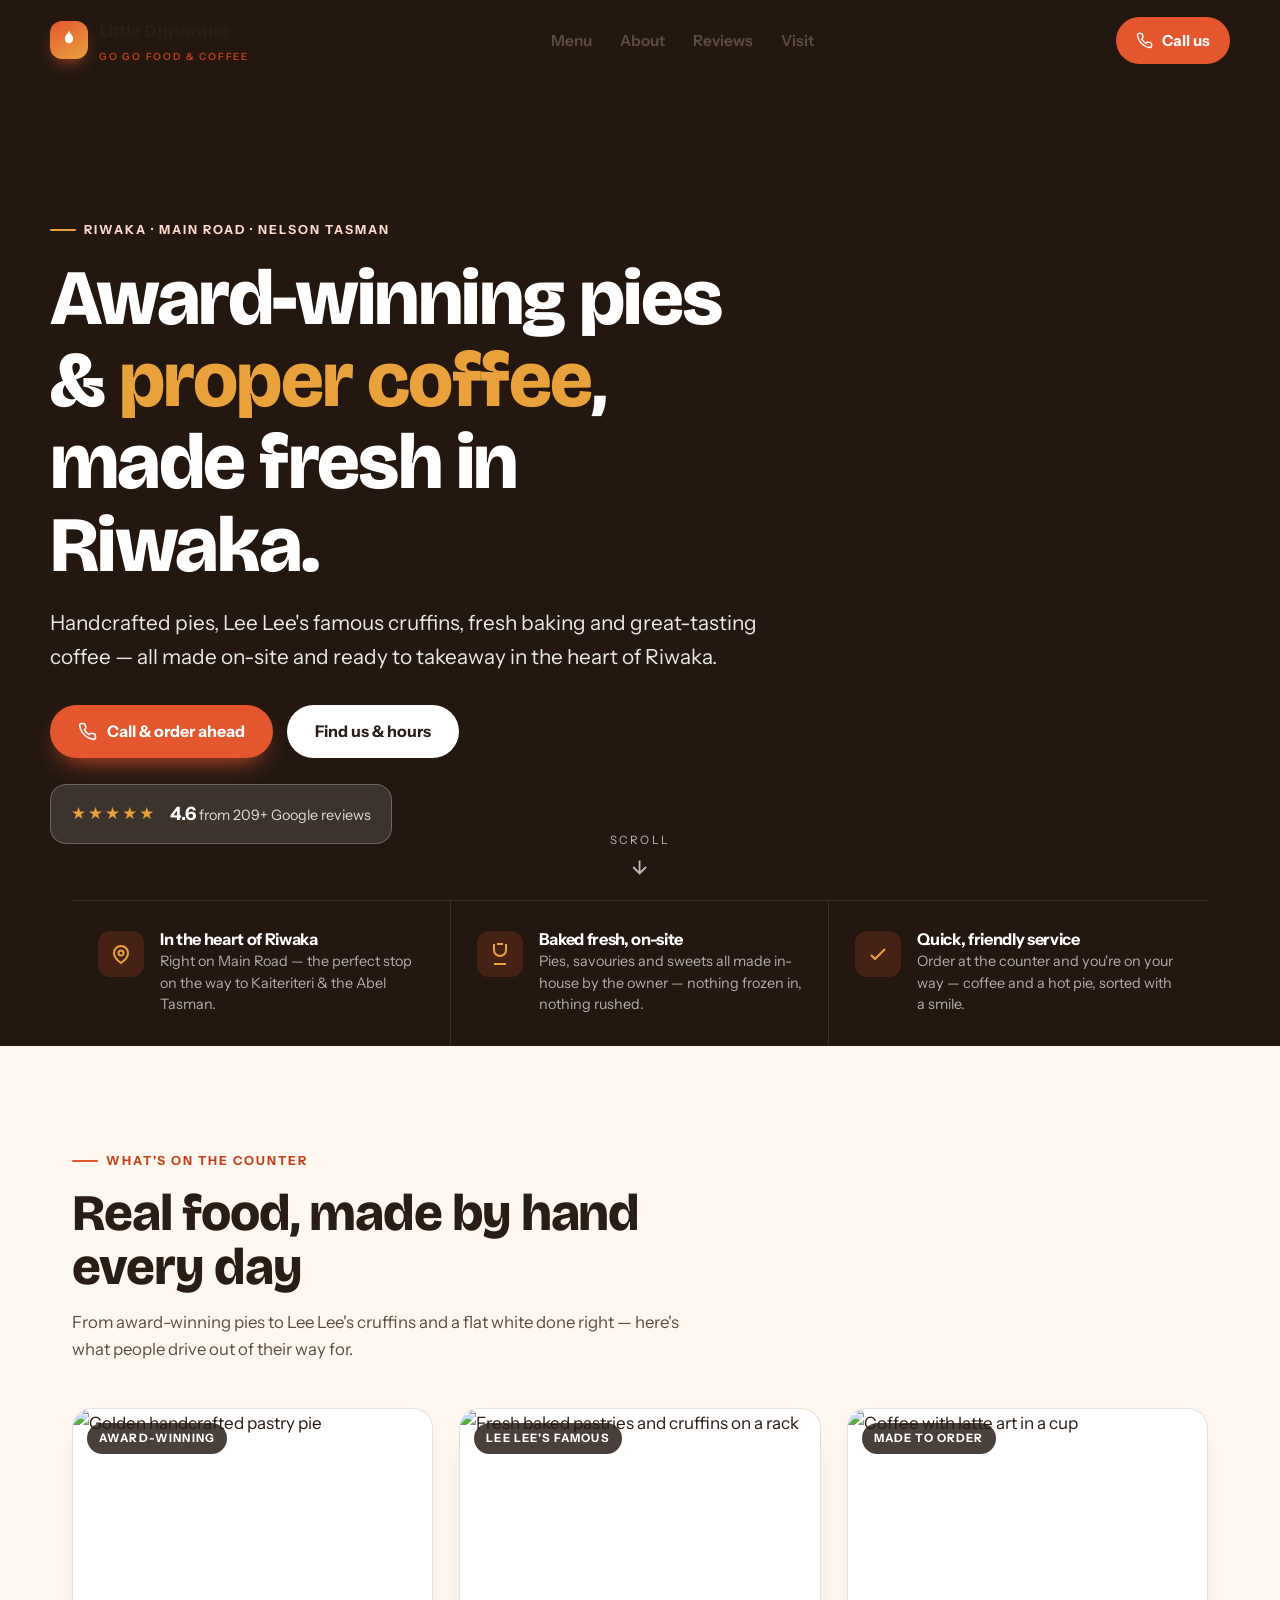
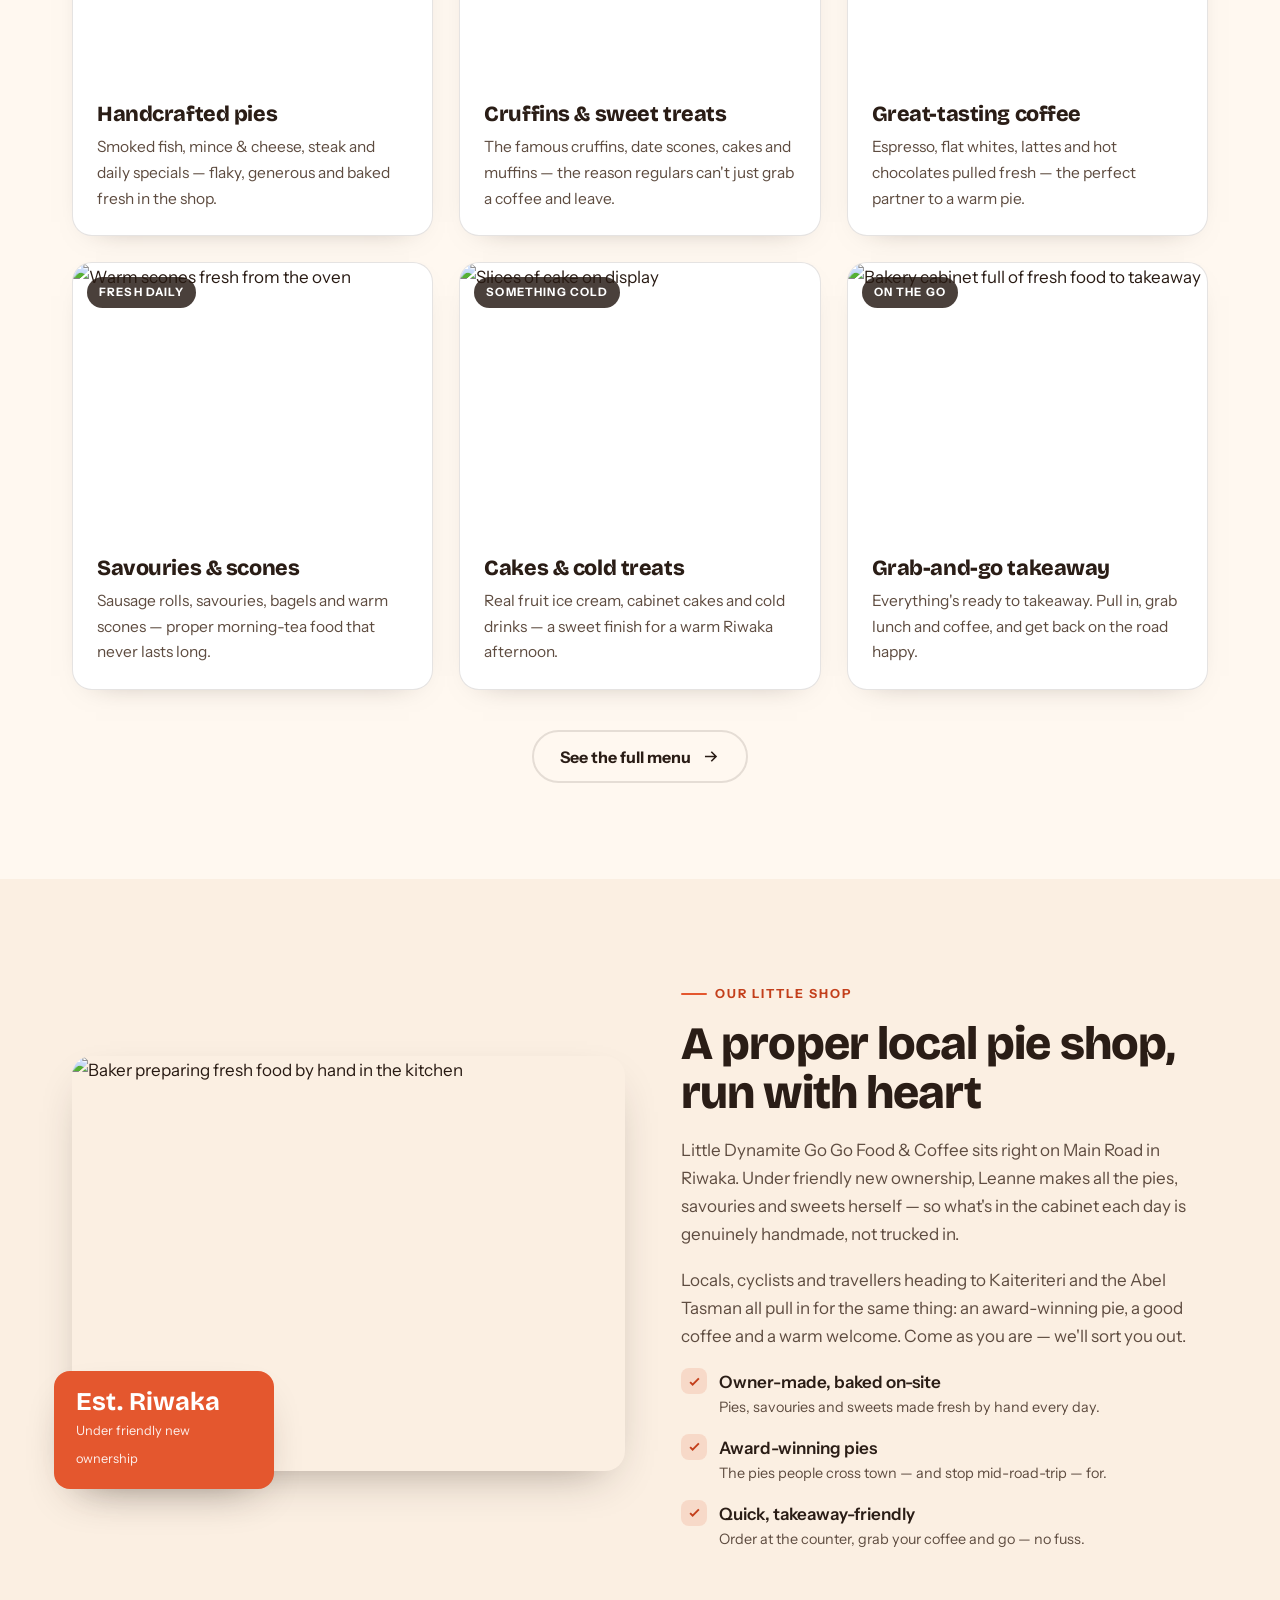
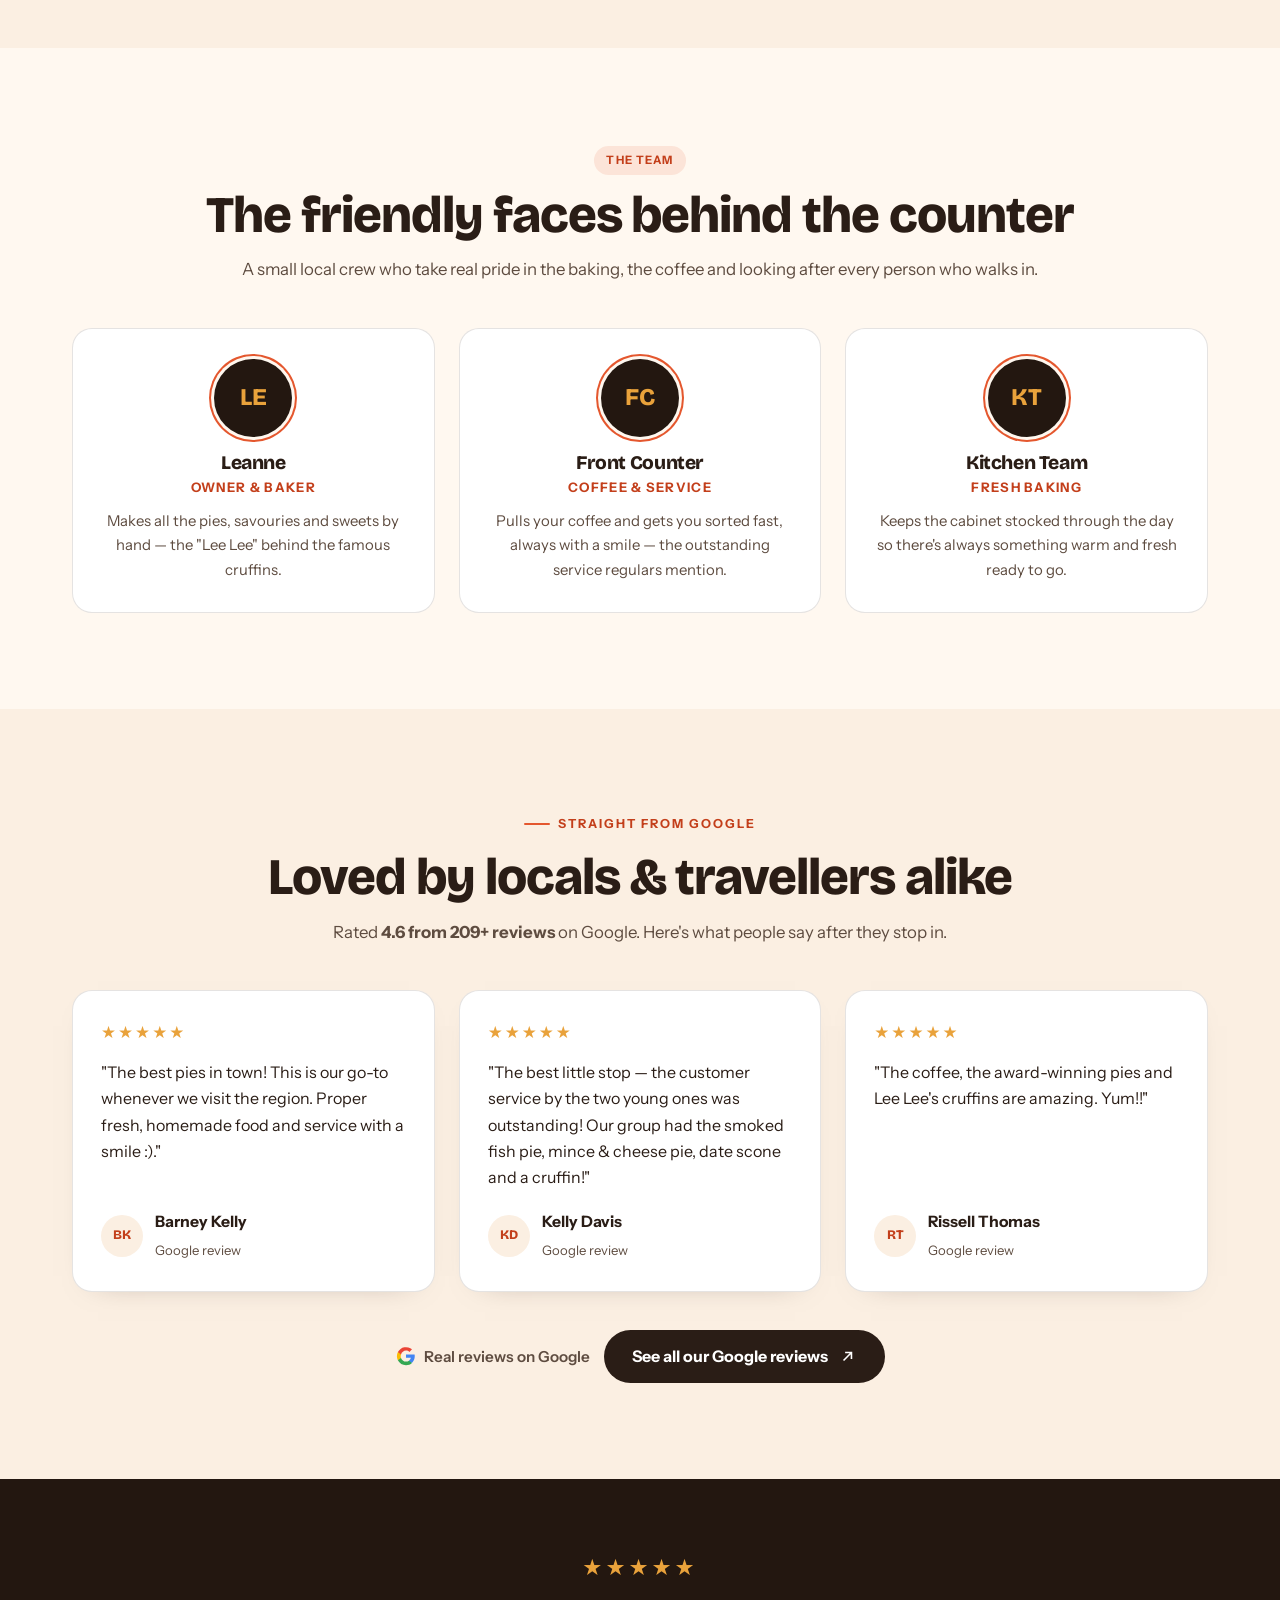
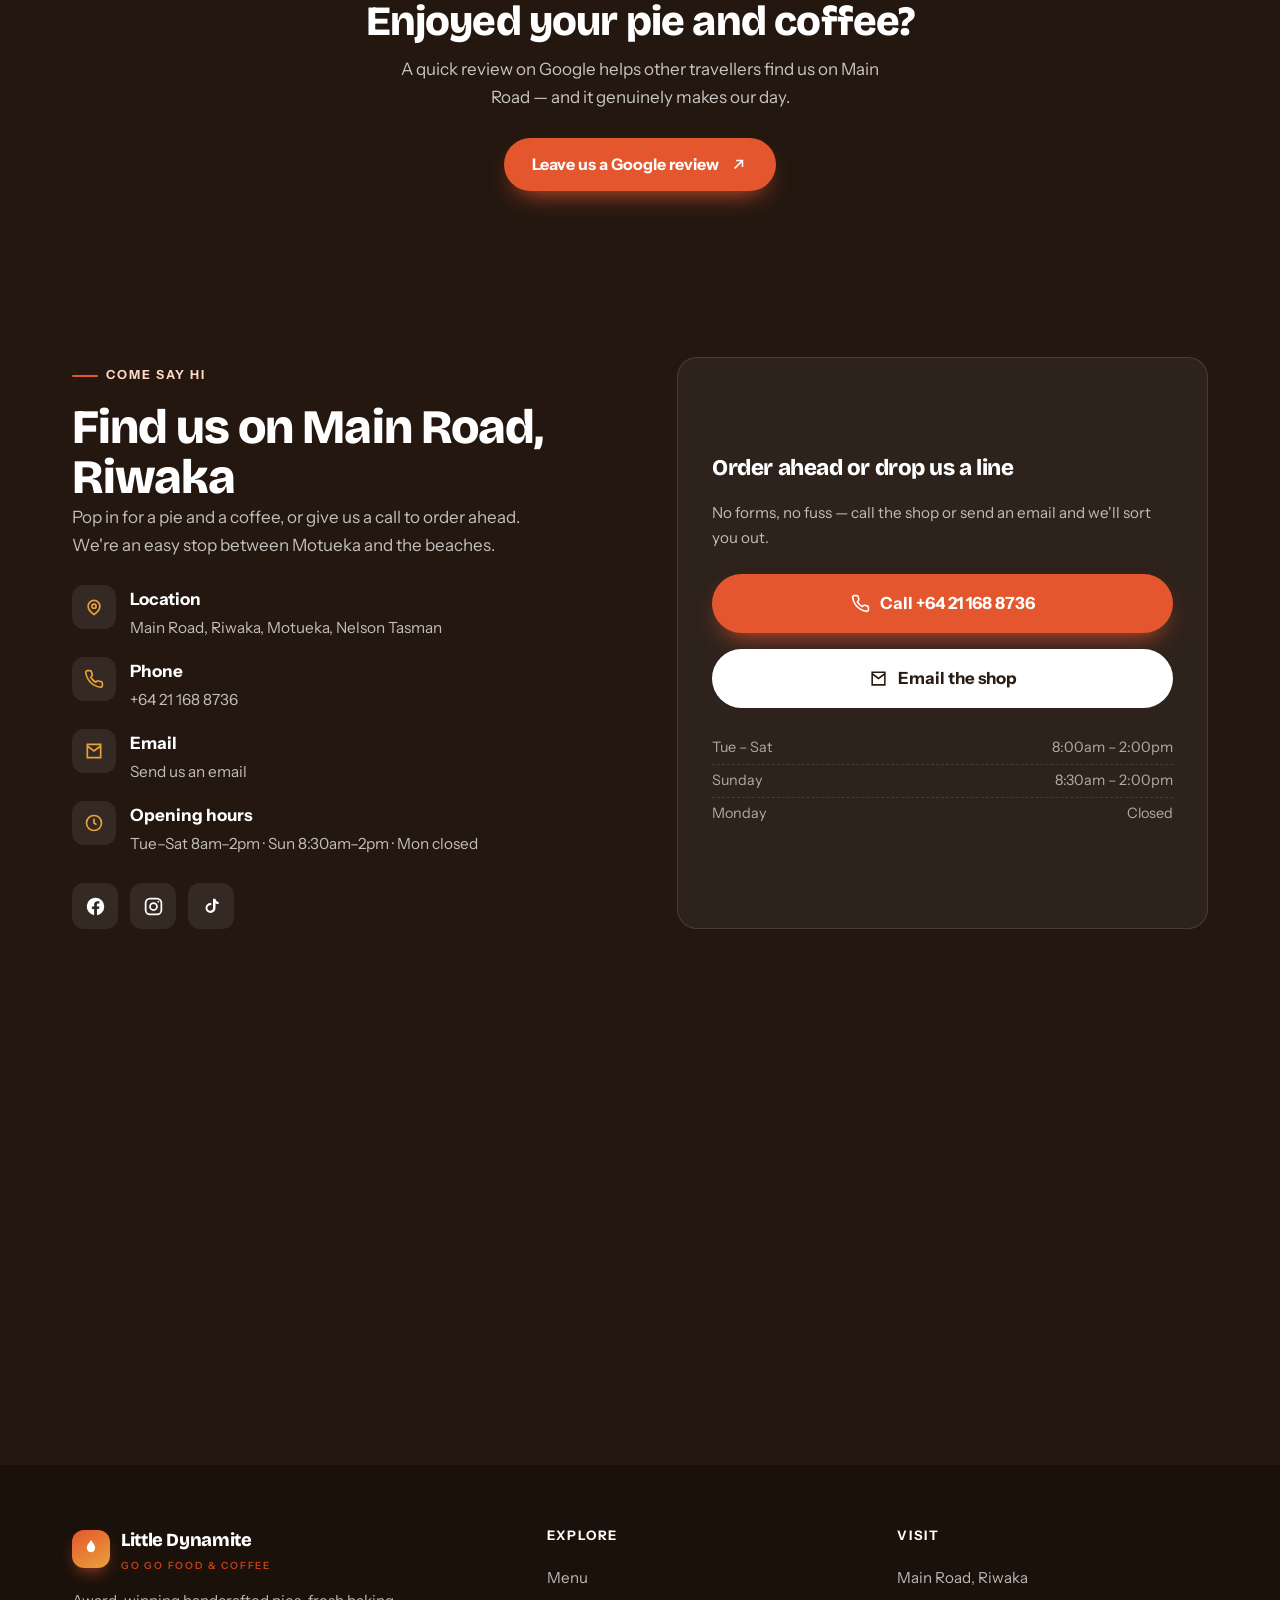
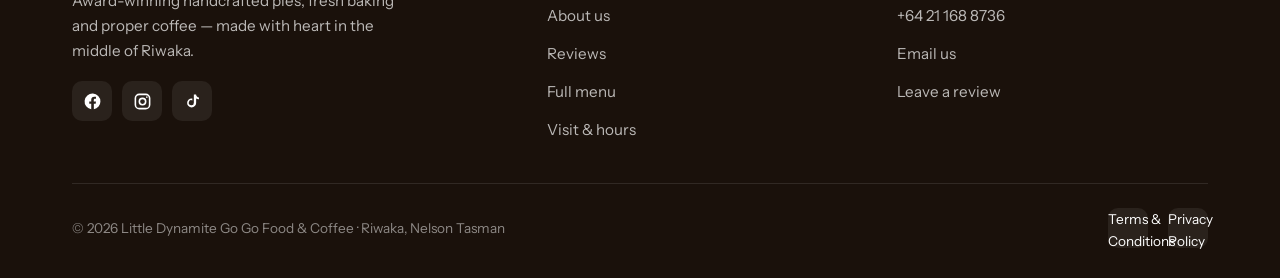
==== index.html @ ade9f847 "Initial build: Little Dynamite Go Go Food & Coffee" ====
<!DOCTYPE html>
<html lang="en-NZ">
<head>
<meta charset="UTF-8">
<meta name="viewport" content="width=device-width, initial-scale=1">
<title>Little Dynamite Go Go Food &amp; Coffee | Café &amp; Pie Shop, Riwaka</title>
<meta name="description" content="Award-winning handcrafted pies, fresh baking and great coffee to takeaway in the heart of Riwaka. Little Dynamite Go Go Food & Coffee — open Tuesday to Sunday.">
<meta name="theme-color" content="#231710">
<meta property="og:title" content="Little Dynamite Go Go Food & Coffee — Riwaka">
<meta property="og:description" content="Award-winning handcrafted pies, fresh baking and proper coffee in the heart of Riwaka.">
<meta property="og:type" content="restaurant.restaurant">
<meta property="og:image" content="https://images.unsplash.com/photo-1517433670267-08bbd4be890f?auto=format&fit=crop&w=1200&q=70">
<link rel="icon" href="data:image/svg+xml,%3Csvg xmlns='http://www.w3.org/2000/svg' viewBox='0 0 32 32'%3E%3Crect width='32' height='32' rx='8' fill='%23E4572E'/%3E%3Cpath d='M16 5c-1 3-4 4-4 8a4 4 0 108 0c0-4-3-5-4-8z' fill='%23fff'/%3E%3Cpath d='M16 20l-1.5 6h3z' fill='%23E9A23B'/%3E%3C/svg%3E">
<link rel="preconnect" href="https://fonts.googleapis.com">
<link rel="preconnect" href="https://fonts.gstatic.com" crossorigin>
<link href="https://fonts.googleapis.com/css2?family=Bricolage+Grotesque:opsz,wght@12..96,600;12..96,700;12..96,800&family=Instrument+Sans:wght@400;500;600;700&display=swap" rel="stylesheet">
<link rel="stylesheet" href="style.css">
</head>
<body>

<!-- INTRO -->
<div id="intro"><div class="il">
  <div class="spark"><svg viewBox="0 0 24 24" fill="none"><path d="M12 2c-1.2 3.4-4.5 4.6-4.5 9a4.5 4.5 0 109 0c0-4.4-3.3-5.6-4.5-9z" fill="currentColor"/></svg></div>
  <b>Little Dynamite</b><small>Riwaka · Food &amp; Coffee</small>
</div></div>

<!-- NAV -->
<header class="nav">
  <div class="wrap nav-inner">
    <a href="index.html" class="brand">
      <span class="spark"><svg viewBox="0 0 24 24" fill="none"><path d="M12 2c-1.2 3.4-4.5 4.6-4.5 9a4.5 4.5 0 109 0c0-4.4-3.3-5.6-4.5-9z" fill="currentColor"/></svg></span>
      <span>Little Dynamite<small>Go Go Food &amp; Coffee</small></span>
    </a>
    <nav class="nav-links">
      <a class="lnk" href="#menu">Menu</a>
      <a class="lnk" href="#about">About</a>
      <a class="lnk" href="#reviews">Reviews</a>
      <a class="lnk" href="#visit">Visit</a>
    </nav>
    <div class="nav-cta">
      <a class="nav-call" href="tel:+64211688736">
        <svg viewBox="0 0 24 24" fill="none" stroke="currentColor" stroke-width="2"><path d="M22 16.9v3a2 2 0 01-2.2 2 19.8 19.8 0 01-8.6-3.1 19.5 19.5 0 01-6-6A19.8 19.8 0 012.1 4.2 2 2 0 014.1 2h3a2 2 0 012 1.7c.1.9.4 1.8.7 2.7a2 2 0 01-.5 2.1L8.1 9.9a16 16 0 006 6l1.4-1.2a2 2 0 012.1-.4c.9.3 1.8.6 2.7.7a2 2 0 011.7 2z"/></svg>
        <span>Call us</span>
      </a>
      <button class="burger" id="burger" aria-label="Menu"><svg viewBox="0 0 24 24" fill="none" stroke="currentColor" stroke-width="2"><path d="M3 6h18M3 12h18M3 18h18"/></svg></button>
    </div>
  </div>
</header>
<div class="mobile-menu" id="mobileMenu">
  <a href="#menu">Menu</a>
  <a href="#about">About</a>
  <a href="#reviews">Reviews</a>
  <a href="#visit">Visit</a>
  <a href="menu.html">Full Menu</a>
</div>

<!-- HERO -->
<section class="hero" id="top">
  <div class="hero-slides">
    <div class="hero-slide on" style="background-image:url('https://images.unsplash.com/photo-1517433670267-08bbd4be890f?auto=format&fit=crop&w=1900&q=80')"></div>
    <div class="hero-slide" style="background-image:url('https://images.unsplash.com/photo-1509042239860-f550ce710b93?auto=format&fit=crop&w=1900&q=80')"></div>
    <div class="hero-slide" style="background-image:url('https://images.unsplash.com/photo-1554118811-1e0d58224f24?auto=format&fit=crop&w=1900&q=80')"></div>
  </div>
  <div class="wrap hero-content">
    <span class="eyebrow hero-eye">Riwaka · Main Road · Nelson Tasman</span>
    <h1>Award-winning pies &amp; <span class="hl">proper coffee</span>, made fresh in Riwaka.</h1>
    <p class="lede">Handcrafted pies, Lee Lee's famous cruffins, fresh baking and great-tasting coffee — all made on-site and ready to takeaway in the heart of Riwaka.</p>
    <div class="hero-cta">
      <a class="btn btn-primary" href="tel:+64211688736">
        <svg viewBox="0 0 24 24" fill="none" stroke="currentColor" stroke-width="2"><path d="M22 16.9v3a2 2 0 01-2.2 2 19.8 19.8 0 01-8.6-3.1 19.5 19.5 0 01-6-6A19.8 19.8 0 012.1 4.2 2 2 0 014.1 2h3a2 2 0 012 1.7c.1.9.4 1.8.7 2.7a2 2 0 01-.5 2.1L8.1 9.9a16 16 0 006 6l1.4-1.2a2 2 0 012.1-.4c.9.3 1.8.6 2.7.7a2 2 0 011.7 2z"/></svg>
        Call &amp; order ahead
      </a>
      <a class="btn btn-light" href="#visit">Find us &amp; hours</a>
    </div>
    <div class="rating-badge">
      <span class="stars">★★★★★</span>
      <div><b>4.6</b> <span>from 209+ Google reviews</span></div>
    </div>
  </div>
  <a href="#trust" class="scroll-hint">Scroll<svg viewBox="0 0 24 24" fill="none" stroke="currentColor" stroke-width="2"><path d="M12 5v14M19 12l-7 7-7-7"/></svg></a>
</section>

<!-- TRUST STRIP -->
<section class="trust" id="trust">
  <div class="wrap"><div class="trust-grid">
    <div class="trust-item">
      <span class="ic"><svg viewBox="0 0 24 24" fill="none" stroke="currentColor" stroke-width="2"><path d="M12 21s-7-4.9-7-10a7 7 0 0114 0c0 5.1-7 10-7 10z"/><circle cx="12" cy="11" r="2.5"/></svg></span>
      <div><h4>In the heart of Riwaka</h4><p>Right on Main Road — the perfect stop on the way to Kaiteriteri &amp; the Abel Tasman.</p></div>
    </div>
    <div class="trust-item">
      <span class="ic"><svg viewBox="0 0 24 24" fill="none" stroke="currentColor" stroke-width="2"><path d="M6 2v6a6 6 0 0012 0V2"/><path d="M6 22h12"/><path d="M9 2h6"/></svg></span>
      <div><h4>Baked fresh, on-site</h4><p>Pies, savouries and sweets all made in-house by the owner — nothing frozen in, nothing rushed.</p></div>
    </div>
    <div class="trust-item">
      <span class="ic"><svg viewBox="0 0 24 24" fill="none" stroke="currentColor" stroke-width="2"><path d="M5 13l4 4L19 7"/></svg></span>
      <div><h4>Quick, friendly service</h4><p>Order at the counter and you're on your way — coffee and a hot pie, sorted with a smile.</p></div>
    </div>
  </div></div>
</section>

<!-- MENU / SERVICES -->
<section class="band band-cream" id="menu">
  <div class="wrap">
    <div class="sec-head reveal">
      <span class="eyebrow">What's on the counter</span>
      <h2>Real food, made by hand every day</h2>
      <p>From award-winning pies to Lee Lee's cruffins and a flat white done right — here's what people drive out of their way for.</p>
    </div>
    <div class="cards">
      <article class="card reveal">
        <div class="ph"><span class="tag">Award-winning</span><img src="https://images.unsplash.com/photo-1464349095431-e9a21285b5f3?auto=format&fit=crop&w=800&q=80" alt="Golden handcrafted pastry pie" loading="lazy" width="800" height="600"></div>
        <div class="body"><h3>Handcrafted pies</h3><p>Smoked fish, mince &amp; cheese, steak and daily specials — flaky, generous and baked fresh in the shop.</p></div>
      </article>
      <article class="card reveal">
        <div class="ph"><span class="tag">Lee Lee's famous</span><img src="https://images.unsplash.com/photo-1509440159596-0249088772ff?auto=format&fit=crop&w=800&q=80" alt="Fresh baked pastries and cruffins on a rack" loading="lazy" width="800" height="600"></div>
        <div class="body"><h3>Cruffins &amp; sweet treats</h3><p>The famous cruffins, date scones, cakes and muffins — the reason regulars can't just grab a coffee and leave.</p></div>
      </article>
      <article class="card reveal">
        <div class="ph"><span class="tag">Made to order</span><img src="https://images.unsplash.com/photo-1495474472287-4d71bcdd2085?auto=format&fit=crop&w=800&q=80" alt="Coffee with latte art in a cup" loading="lazy" width="800" height="600"></div>
        <div class="body"><h3>Great-tasting coffee</h3><p>Espresso, flat whites, lattes and hot chocolates pulled fresh — the perfect partner to a warm pie.</p></div>
      </article>
      <article class="card reveal">
        <div class="ph"><span class="tag">Fresh daily</span><img src="https://images.unsplash.com/photo-1571115177098-24ec42ed204d?auto=format&fit=crop&w=800&q=80" alt="Warm scones fresh from the oven" loading="lazy" width="800" height="600"></div>
        <div class="body"><h3>Savouries &amp; scones</h3><p>Sausage rolls, savouries, bagels and warm scones — proper morning-tea food that never lasts long.</p></div>
      </article>
      <article class="card reveal">
        <div class="ph"><span class="tag">Something cold</span><img src="https://images.unsplash.com/photo-1578985545062-69928b1d9587?auto=format&fit=crop&w=800&q=80" alt="Slices of cake on display" loading="lazy" width="800" height="600"></div>
        <div class="body"><h3>Cakes &amp; cold treats</h3><p>Real fruit ice cream, cabinet cakes and cold drinks — a sweet finish for a warm Riwaka afternoon.</p></div>
      </article>
      <article class="card reveal">
        <div class="ph"><span class="tag">On the go</span><img src="https://images.unsplash.com/photo-1517433670267-08bbd4be890f?auto=format&fit=crop&w=800&q=80" alt="Bakery cabinet full of fresh food to takeaway" loading="lazy" width="800" height="600"></div>
        <div class="body"><h3>Grab-and-go takeaway</h3><p>Everything's ready to takeaway. Pull in, grab lunch and coffee, and get back on the road happy.</p></div>
      </article>
    </div>
    <div style="text-align:center;margin-top:40px" class="reveal">
      <a class="btn btn-ghost" href="menu.html">See the full menu
        <svg viewBox="0 0 24 24" fill="none" stroke="currentColor" stroke-width="2"><path d="M5 12h14M13 6l6 6-6 6"/></svg></a>
    </div>
  </div>
</section>

<!-- ABOUT -->
<section class="band band-bone" id="about">
  <div class="wrap split">
    <div class="about-media reveal">
      <img src="https://images.unsplash.com/photo-1556910103-1c02745aae4d?auto=format&fit=crop&w=1000&q=80" alt="Baker preparing fresh food by hand in the kitchen">
      <div class="corner"><b>Est. Riwaka</b><span>Under friendly new ownership</span></div>
    </div>
    <div class="about-copy reveal">
      <span class="eyebrow">Our little shop</span>
      <h2 style="font-size:clamp(1.9rem,4.6vw,2.9rem);margin-bottom:18px">A proper local pie shop, run with heart</h2>
      <p>Little Dynamite Go Go Food &amp; Coffee sits right on Main Road in Riwaka. Under friendly new ownership, Leanne makes all the pies, savouries and sweets herself — so what's in the cabinet each day is genuinely handmade, not trucked in.</p>
      <p>Locals, cyclists and travellers heading to Kaiteriteri and the Abel Tasman all pull in for the same thing: an award-winning pie, a good coffee and a warm welcome. Come as you are — we'll sort you out.</p>
      <ul class="checklist">
        <li><span class="tick"><svg viewBox="0 0 24 24" fill="none" stroke="currentColor" stroke-width="3"><path d="M5 13l4 4L19 7"/></svg></span>
          <div>Owner-made, baked on-site<small>Pies, savouries and sweets made fresh by hand every day.</small></div></li>
        <li><span class="tick"><svg viewBox="0 0 24 24" fill="none" stroke="currentColor" stroke-width="3"><path d="M5 13l4 4L19 7"/></svg></span>
          <div>Award-winning pies<small>The pies people cross town — and stop mid-road-trip — for.</small></div></li>
        <li><span class="tick"><svg viewBox="0 0 24 24" fill="none" stroke="currentColor" stroke-width="3"><path d="M5 13l4 4L19 7"/></svg></span>
          <div>Quick, takeaway-friendly<small>Order at the counter, grab your coffee and go — no fuss.</small></div></li>
      </ul>
    </div>
  </div>
</section>

<!-- CREW -->
<section class="band band-cream">
  <div class="wrap">
    <div class="sec-head reveal" style="max-width:none;text-align:center;margin-left:auto;margin-right:auto">
      <span class="badge-team">The team</span>
      <h2>The friendly faces behind the counter</h2>
      <p style="margin:0 auto">A small local crew who take real pride in the baking, the coffee and looking after every person who walks in.</p>
    </div>
    <div class="crew">
      <article class="crew-card reveal">
        <div class="avatar">LE</div>
        <h3>Leanne</h3>
        <div class="role">Owner &amp; Baker</div>
        <p>Makes all the pies, savouries and sweets by hand — the "Lee Lee" behind the famous cruffins.</p>
      </article>
      <article class="crew-card reveal">
        <div class="avatar">FC</div>
        <h3>Front Counter</h3>
        <div class="role">Coffee &amp; Service</div>
        <p>Pulls your coffee and gets you sorted fast, always with a smile — the outstanding service regulars mention.</p>
      </article>
      <article class="crew-card reveal">
        <div class="avatar">KT</div>
        <h3>Kitchen Team</h3>
        <div class="role">Fresh Baking</div>
        <p>Keeps the cabinet stocked through the day so there's always something warm and fresh ready to go.</p>
      </article>
    </div>
  </div>
</section>

<!-- REVIEWS -->
<section class="band band-bone" id="reviews">
  <div class="wrap">
    <div class="sec-head reveal" style="text-align:center;max-width:none">
      <span class="eyebrow" style="justify-content:center">Straight from Google</span>
      <h2>Loved by locals &amp; travellers alike</h2>
      <p style="margin:0 auto">Rated <strong>4.6 from 209+ reviews</strong> on Google. Here's what people say after they stop in.</p>
    </div>
    <div class="reviews-grid">
      <article class="review reveal">
        <div class="stars">★★★★★</div>
        <p>"The best pies in town! This is our go-to whenever we visit the region. Proper fresh, homemade food and service with a smile :)."</p>
        <div class="who"><span class="ini">BK</span><div><b>Barney Kelly</b><span>Google review</span></div></div>
      </article>
      <article class="review reveal">
        <div class="stars">★★★★★</div>
        <p>"The best little stop — the customer service by the two young ones was outstanding! Our group had the smoked fish pie, mince &amp; cheese pie, date scone and a cruffin!"</p>
        <div class="who"><span class="ini">KD</span><div><b>Kelly Davis</b><span>Google review</span></div></div>
      </article>
      <article class="review reveal">
        <div class="stars">★★★★★</div>
        <p>"The coffee, the award-winning pies and Lee Lee's cruffins are amazing. Yum!!"</p>
        <div class="who"><span class="ini">RT</span><div><b>Rissell Thomas</b><span>Google review</span></div></div>
      </article>
    </div>
    <div class="reviews-actions reveal">
      <span class="gsig">
        <svg viewBox="0 0 24 24"><path fill="#4285F4" d="M22.5 12.2c0-.8-.1-1.4-.2-2H12v3.8h5.9a5 5 0 01-2.2 3.3v2.7h3.6c2.1-2 3.2-4.9 3.2-7.8z"/><path fill="#34A853" d="M12 23c2.9 0 5.4-1 7.2-2.7l-3.6-2.7c-1 .7-2.3 1.1-3.6 1.1-2.8 0-5.1-1.9-6-4.4H2.3v2.8A11 11 0 0012 23z"/><path fill="#FBBC05" d="M6 14.3a6.6 6.6 0 010-4.2V7.3H2.3a11 11 0 000 9.8L6 14.3z"/><path fill="#EA4335" d="M12 5.5c1.6 0 3 .6 4.1 1.6l3.1-3.1A11 11 0 002.3 7.3L6 10.1c.9-2.5 3.2-4.6 6-4.6z"/></svg>
        Real reviews on Google
      </span>
      <a class="btn btn-dark" href="https://www.google.com/maps/search/?api=1&query=Little+Dynamite+Go+Go+Food+%26+Coffee+Riwaka" target="_blank" rel="noopener">See all our Google reviews
        <svg viewBox="0 0 24 24" fill="none" stroke="currentColor" stroke-width="2"><path d="M7 17L17 7M9 7h8v8"/></svg></a>
    </div>
  </div>
</section>

<!-- REVIEW BANNER -->
<section class="review-banner">
  <div class="wrap">
    <div class="stars">★★★★★</div>
    <h2>Enjoyed your pie and coffee?</h2>
    <p>A quick review on Google helps other travellers find us on Main Road — and it genuinely makes our day.</p>
    <a class="btn btn-primary" href="https://www.google.com/maps/search/?api=1&query=Little+Dynamite+Go+Go+Food+%26+Coffee+Riwaka" target="_blank" rel="noopener">Leave us a Google review
      <svg viewBox="0 0 24 24" fill="none" stroke="currentColor" stroke-width="2"><path d="M7 17L17 7M9 7h8v8"/></svg></a>
  </div>
</section>

<!-- CONTACT -->
<section class="contact" id="visit">
  <div class="wrap split">
    <div class="contact-copy reveal">
      <span class="eyebrow">Come say hi</span>
      <h2>Find us on Main Road, Riwaka</h2>
      <p>Pop in for a pie and a coffee, or give us a call to order ahead. We're an easy stop between Motueka and the beaches.</p>
      <div class="info-rows">
        <div class="info-row">
          <span class="ic"><svg viewBox="0 0 24 24" fill="none" stroke="currentColor" stroke-width="2"><path d="M12 21s-7-4.9-7-10a7 7 0 0114 0c0 5.1-7 10-7 10z"/><circle cx="12" cy="11" r="2.5"/></svg></span>
          <div><b>Location</b><span>Main Road, Riwaka, Motueka, Nelson Tasman</span></div>
        </div>
        <div class="info-row">
          <span class="ic"><svg viewBox="0 0 24 24" fill="none" stroke="currentColor" stroke-width="2"><path d="M22 16.9v3a2 2 0 01-2.2 2 19.8 19.8 0 01-8.6-3.1 19.5 19.5 0 01-6-6A19.8 19.8 0 012.1 4.2 2 2 0 014.1 2h3a2 2 0 012 1.7c.1.9.4 1.8.7 2.7a2 2 0 01-.5 2.1L8.1 9.9a16 16 0 006 6l1.4-1.2a2 2 0 012.1-.4c.9.3 1.8.6 2.7.7a2 2 0 011.7 2z"/></svg></span>
          <div><b>Phone</b><a href="tel:+64211688736">+64 21 168 8736</a></div>
        </div>
        <div class="info-row">
          <span class="ic"><svg viewBox="0 0 24 24" fill="none" stroke="currentColor" stroke-width="2"><path d="M4 4h16v16H4z"/><path d="M4 6l8 6 8-6"/></svg></span>
          <div><b>Email</b><a href="#" data-gmail data-user="Leanneginayoung88" data-domain="gmail.com" data-su="Order%20enquiry%20%E2%80%94%20Little%20Dynamite" data-body="Hi%20Leanne%2C%0A%0AI%27d%20like%20to%20ask%20about%3A%0A%0A">Send us an email</a></div>
        </div>
        <div class="info-row">
          <span class="ic"><svg viewBox="0 0 24 24" fill="none" stroke="currentColor" stroke-width="2"><circle cx="12" cy="12" r="9"/><path d="M12 7v5l3 2"/></svg></span>
          <div><b>Opening hours</b><span>Tue–Sat 8am–2pm · Sun 8:30am–2pm · Mon closed</span></div>
        </div>
      </div>
      <div class="socials">
        <a href="https://www.facebook.com/littledynamite488/" target="_blank" rel="noopener" aria-label="Facebook"><svg viewBox="0 0 24 24" fill="currentColor"><path d="M22 12a10 10 0 10-11.6 9.9v-7H7.9V12h2.5V9.8c0-2.5 1.5-3.9 3.8-3.9 1.1 0 2.2.2 2.2.2v2.5h-1.2c-1.2 0-1.6.8-1.6 1.6V12h2.8l-.4 2.9h-2.3v7A10 10 0 0022 12z"/></svg></a>
        <a href="https://www.instagram.com/explore/tags/littledynamite/" target="_blank" rel="noopener" aria-label="Instagram"><svg viewBox="0 0 24 24" fill="none" stroke="currentColor" stroke-width="2"><rect x="3" y="3" width="18" height="18" rx="5"/><circle cx="12" cy="12" r="4"/><circle cx="17.5" cy="6.5" r="1" fill="currentColor" stroke="none"/></svg></a>
        <a href="https://www.tiktok.com/search?q=little%20dynamite%20riwaka" target="_blank" rel="noopener" aria-label="TikTok"><svg viewBox="0 0 24 24" fill="currentColor"><path d="M16.5 3c.3 2.1 1.6 3.6 3.7 3.8v2.4c-1.2.1-2.4-.3-3.6-1v5.6a5.7 5.7 0 11-5.7-5.7c.3 0 .6 0 .9.1v2.5a3.2 3.2 0 101.9 2.9V3z"/></svg></a>
      </div>
    </div>
    <div class="contact-actions reveal">
      <h3>Order ahead or drop us a line</h3>
      <p>No forms, no fuss — call the shop or send an email and we'll sort you out.</p>
      <a class="btn btn-primary" href="tel:+64211688736">
        <svg viewBox="0 0 24 24" fill="none" stroke="currentColor" stroke-width="2"><path d="M22 16.9v3a2 2 0 01-2.2 2 19.8 19.8 0 01-8.6-3.1 19.5 19.5 0 01-6-6A19.8 19.8 0 012.1 4.2 2 2 0 014.1 2h3a2 2 0 012 1.7c.1.9.4 1.8.7 2.7a2 2 0 01-.5 2.1L8.1 9.9a16 16 0 006 6l1.4-1.2a2 2 0 012.1-.4c.9.3 1.8.6 2.7.7a2 2 0 011.7 2z"/></svg>
        Call +64 21 168 8736
      </a>
      <a class="btn btn-light" href="#" data-gmail data-user="Leanneginayoung88" data-domain="gmail.com" data-su="Order%20enquiry%20%E2%80%94%20Little%20Dynamite" data-body="Hi%20Leanne%2C%0A%0AI%27d%20like%20to%20ask%20about%3A%0A%0A">
        <svg viewBox="0 0 24 24" fill="none" stroke="currentColor" stroke-width="2"><path d="M4 4h16v16H4z"/><path d="M4 6l8 6 8-6"/></svg>
        Email the shop
      </a>
      <div class="hours-mini">
        <div><span>Tue – Sat</span><span>8:00am – 2:00pm</span></div>
        <div><span>Sunday</span><span>8:30am – 2:00pm</span></div>
        <div><span>Monday</span><span>Closed</span></div>
      </div>
    </div>
  </div>
</section>

<!-- MAP -->
<section class="map-sec">
  <iframe title="Map to Little Dynamite Go Go Food & Coffee, Riwaka" loading="lazy" referrerpolicy="no-referrer-when-downgrade"
    src="https://www.google.com/maps?q=Little%20Dynamite%20Go%20Go%20Food%20%26%20Coffee%20Main%20Road%20Riwaka&output=embed"></iframe>
</section>

<!-- FOOTER -->
<footer>
  <div class="wrap">
    <div class="foot-grid">
      <div class="foot-brand">
        <div class="brand">
          <span class="spark"><svg viewBox="0 0 24 24" fill="none"><path d="M12 2c-1.2 3.4-4.5 4.6-4.5 9a4.5 4.5 0 109 0c0-4.4-3.3-5.6-4.5-9z" fill="currentColor"/></svg></span>
          <span>Little Dynamite<small>Go Go Food &amp; Coffee</small></span>
        </div>
        <p>Award-winning handcrafted pies, fresh baking and proper coffee — made with heart in the middle of Riwaka.</p>
        <div class="foot-social">
          <a href="https://www.facebook.com/littledynamite488/" target="_blank" rel="noopener" aria-label="Facebook"><svg viewBox="0 0 24 24" fill="currentColor"><path d="M22 12a10 10 0 10-11.6 9.9v-7H7.9V12h2.5V9.8c0-2.5 1.5-3.9 3.8-3.9 1.1 0 2.2.2 2.2.2v2.5h-1.2c-1.2 0-1.6.8-1.6 1.6V12h2.8l-.4 2.9h-2.3v7A10 10 0 0022 12z"/></svg></a>
          <a href="https://www.instagram.com/explore/tags/littledynamite/" target="_blank" rel="noopener" aria-label="Instagram"><svg viewBox="0 0 24 24" fill="none" stroke="currentColor" stroke-width="2"><rect x="3" y="3" width="18" height="18" rx="5"/><circle cx="12" cy="12" r="4"/><circle cx="17.5" cy="6.5" r="1" fill="currentColor" stroke="none"/></svg></a>
          <a href="https://www.tiktok.com/search?q=little%20dynamite%20riwaka" target="_blank" rel="noopener" aria-label="TikTok"><svg viewBox="0 0 24 24" fill="currentColor"><path d="M16.5 3c.3 2.1 1.6 3.6 3.7 3.8v2.4c-1.2.1-2.4-.3-3.6-1v5.6a5.7 5.7 0 11-5.7-5.7c.3 0 .6 0 .9.1v2.5a3.2 3.2 0 101.9 2.9V3z"/></svg></a>
        </div>
      </div>
      <div>
        <h5>Explore</h5>
        <ul>
          <li><a href="#menu">Menu</a></li>
          <li><a href="#about">About us</a></li>
          <li><a href="#reviews">Reviews</a></li>
          <li><a href="menu.html">Full menu</a></li>
          <li><a href="#visit">Visit &amp; hours</a></li>
        </ul>
      </div>
      <div>
        <h5>Visit</h5>
        <ul>
          <li><a href="https://www.google.com/maps/search/?api=1&query=Little+Dynamite+Go+Go+Food+%26+Coffee+Riwaka" target="_blank" rel="noopener">Main Road, Riwaka</a></li>
          <li><a href="tel:+64211688736">+64 21 168 8736</a></li>
          <li><a href="#" data-gmail data-user="Leanneginayoung88" data-domain="gmail.com" data-su="Enquiry%20%E2%80%94%20Little%20Dynamite">Email us</a></li>
          <li><a href="https://www.google.com/maps/search/?api=1&query=Little+Dynamite+Go+Go+Food+%26+Coffee+Riwaka" target="_blank" rel="noopener">Leave a review</a></li>
        </ul>
      </div>
    </div>
    <div class="foot-bottom">
      <span>© <span id="yr">2026</span> Little Dynamite Go Go Food &amp; Coffee · Riwaka, Nelson Tasman</span>
      <div class="foot-social" style="gap:20px">
        <a href="terms.html">Terms &amp; Conditions</a>
        <a href="privacy.html">Privacy Policy</a>
      </div>
    </div>
  </div>
</footer>

<script src="script.js"></script>
<script>document.getElementById('yr').textContent=new Date().getFullYear();</script>
</body>
</html>
---- style.css ----
/* Little Dynamite Go Go Food & Coffee — Fresh archetype
   Display: Bricolage Grotesque · Body: Instrument Sans
   Accent: paprika #E4572E on warm cream */

:root{
  --cream:#FFF8F0;
  --bone:#FBEFE2;
  --ink:#2A1D16;
  --ink-soft:#5E4C40;
  --accent:#E4572E;
  --accent-deep:#C33F1B;
  --gold:#E9A23B;
  --dark:#231710;
  --line:rgba(42,29,22,.12);
  --radius:20px;
  --radius-sm:14px;
  --shadow:0 18px 45px -22px rgba(42,29,22,.45);
  --maxw:1180px;
  --img-filter:saturate(1.03) contrast(1.03);
}

*{margin:0;padding:0;box-sizing:border-box}
html{scroll-behavior:smooth}
body{
  font-family:'Instrument Sans',system-ui,sans-serif;
  background:var(--cream);
  color:var(--ink);
  line-height:1.65;
  font-size:17px;
  overflow-x:hidden;
  -webkit-font-smoothing:antialiased;
}
img{image-orientation:from-image;max-width:100%;display:block}
h1,h2,h3,h4{font-family:'Bricolage Grotesque',serif;line-height:1.05;font-weight:800;letter-spacing:-.02em}
a{color:inherit;text-decoration:none}
.wrap{width:100%;max-width:var(--maxw);margin:0 auto;padding:0 22px}
section{position:relative}

.eyebrow{
  display:inline-flex;align-items:center;gap:8px;
  font-family:'Instrument Sans',sans-serif;font-weight:700;
  text-transform:uppercase;letter-spacing:.16em;font-size:12.5px;
  color:var(--accent-deep);margin-bottom:16px;
}
.eyebrow::before{content:"";width:26px;height:2px;background:var(--accent);border-radius:2px}
.sec-head{max-width:640px;margin-bottom:44px}
.sec-head h2{font-size:clamp(2rem,5vw,3.2rem);margin-bottom:14px}
.sec-head p{color:var(--ink-soft);font-size:1.05rem}

/* buttons */
.btn{
  display:inline-flex;align-items:center;justify-content:center;gap:10px;
  padding:15px 26px;border-radius:999px;font-weight:700;font-size:1rem;
  cursor:pointer;border:2px solid transparent;transition:.25s ease;
  min-height:52px;line-height:1;
}
.btn svg{width:19px;height:19px;flex:none}
.btn-primary{background:var(--accent);color:#fff;box-shadow:0 12px 26px -12px var(--accent)}
.btn-primary:hover{background:var(--accent-deep);transform:translateY(-2px)}
.btn-ghost{background:transparent;color:var(--ink);border-color:var(--line)}
.btn-ghost:hover{border-color:var(--accent);color:var(--accent-deep);transform:translateY(-2px)}
.btn-light{background:#fff;color:var(--ink)}
.btn-light:hover{transform:translateY(-2px);box-shadow:var(--shadow)}
.btn-dark{background:var(--ink);color:#fff}
.btn-dark:hover{background:#000;transform:translateY(-2px)}

/* NAV */
header.nav{
  position:fixed;top:0;left:0;right:0;z-index:60;
  transition:.3s ease;
}
.nav-inner{
  display:flex;align-items:center;justify-content:space-between;gap:18px;
  padding:16px 0;
}
header.nav.scrolled{background:rgba(255,248,240,.92);backdrop-filter:blur(14px);box-shadow:0 1px 0 var(--line)}
.brand{display:flex;align-items:center;gap:11px;font-family:'Bricolage Grotesque';font-weight:800;font-size:1.15rem;color:var(--ink);letter-spacing:-.02em}
.brand .spark{
  width:38px;height:38px;border-radius:12px;flex:none;
  background:linear-gradient(150deg,var(--accent),var(--gold));
  display:grid;place-items:center;color:#fff;box-shadow:0 8px 18px -8px var(--accent);
}
.brand .spark svg{width:22px;height:22px}
.brand small{display:block;font-family:'Instrument Sans';font-weight:600;font-size:.62rem;letter-spacing:.18em;text-transform:uppercase;color:var(--accent-deep);margin-top:2px}
.nav-links{display:flex;align-items:center;gap:28px}
.nav-links a.lnk{font-weight:600;font-size:.96rem;color:var(--ink-soft);transition:.2s}
.nav-links a.lnk:hover{color:var(--accent-deep)}
.nav-cta{display:flex;align-items:center;gap:12px}
.nav-call{
  display:inline-flex;align-items:center;gap:9px;background:var(--accent);color:#fff;
  padding:11px 20px;border-radius:999px;font-weight:700;font-size:.95rem;min-height:46px;transition:.25s;
}
.nav-call svg{width:17px;height:17px}
.nav-call:hover{background:var(--accent-deep);transform:translateY(-1px)}
.burger{display:none;width:48px;height:48px;border:1px solid var(--line);border-radius:12px;background:#fff;place-items:center;cursor:pointer}
.burger svg{width:24px;height:24px;color:var(--ink)}
.mobile-menu{display:none}

/* HERO */
.hero{position:relative;min-height:100svh;display:flex;align-items:flex-end;background:var(--dark);overflow:hidden}
.hero-slides{position:absolute;inset:0;z-index:0}
.hero-slide{position:absolute;inset:0;opacity:0;transition:opacity 1.6s ease;background-size:cover;background-position:center;filter:var(--img-filter)}
.hero-slide.on{opacity:1}
.hero::after{content:"";position:absolute;inset:0;z-index:1;
  background:linear-gradient(180deg,rgba(35,23,16,.34) 0%,rgba(35,23,16,.55) 55%,rgba(35,23,16,.86) 100%)}
.hero-content{position:relative;z-index:2;padding:120px 0 56px;color:#fff;width:100%}
.hero-eye{color:#ffd9c7}
.hero-eye::before{background:var(--gold)}
.hero h1{font-size:clamp(2.5rem,7vw,4.9rem);color:#fff;max-width:15ch;margin-bottom:20px}
.hero h1 .hl{color:var(--gold)}
.hero p.lede{font-size:clamp(1.05rem,2.4vw,1.3rem);max-width:52ch;color:rgba(255,255,255,.9);margin-bottom:30px}
.hero-cta{display:flex;flex-wrap:wrap;gap:14px;margin-bottom:26px}
.rating-badge{
  display:inline-flex;align-items:center;gap:14px;padding:14px 20px;border-radius:16px;
  background:rgba(255,255,255,.12);backdrop-filter:blur(10px);border:1px solid rgba(255,255,255,.25);
}
.rating-badge .stars{color:var(--gold);letter-spacing:2px;font-size:1.05rem}
.rating-badge b{font-size:1.15rem}
.rating-badge span{font-size:.9rem;color:rgba(255,255,255,.82)}
.scroll-hint{position:absolute;bottom:22px;left:50%;transform:translateX(-50%);z-index:2;color:rgba(255,255,255,.7);display:flex;flex-direction:column;align-items:center;gap:6px;font-size:.72rem;letter-spacing:.2em;text-transform:uppercase}
.scroll-hint svg{width:22px;height:22px;animation:bob 1.8s ease-in-out infinite}
@keyframes bob{0%,100%{transform:translateY(0)}50%{transform:translateY(6px)}}

/* TRUST STRIP */
.trust{background:var(--dark);color:#fff;padding:0}
.trust-grid{display:grid;grid-template-columns:repeat(3,1fr);gap:0;border-top:1px solid rgba(255,255,255,.1)}
.trust-item{display:flex;gap:16px;align-items:flex-start;padding:30px 26px;border-right:1px solid rgba(255,255,255,.1)}
.trust-item:last-child{border-right:none}
.trust-item .ic{width:46px;height:46px;border-radius:12px;flex:none;display:grid;place-items:center;background:rgba(228,87,46,.18);color:var(--gold)}
.trust-item .ic svg{width:24px;height:24px}
.trust-item h4{font-family:'Instrument Sans';font-weight:700;font-size:1.02rem;margin-bottom:3px;color:#fff}
.trust-item p{font-size:.9rem;color:rgba(255,255,255,.65);line-height:1.5}

/* generic band padding */
.band{padding:96px 0}
.band-bone{background:var(--bone)}
.band-cream{background:var(--cream)}

/* SERVICES / menu cards */
.cards{display:grid;grid-template-columns:repeat(3,1fr);gap:26px}
.card{
  background:#fff;border-radius:var(--radius);overflow:hidden;border:1px solid var(--line);
  box-shadow:0 10px 30px -24px rgba(42,29,22,.5);transition:.3s ease;display:flex;flex-direction:column;
}
.card:hover{transform:translateY(-6px);box-shadow:var(--shadow)}
.card .ph{aspect-ratio:4/3;overflow:hidden;position:relative}
.card .ph img{width:100%;height:100%;object-fit:cover;filter:var(--img-filter);transition:.5s ease}
.card:hover .ph img{transform:scale(1.06)}
.card .tag{position:absolute;top:14px;left:14px;background:rgba(35,23,16,.82);color:#fff;font-size:.72rem;font-weight:700;letter-spacing:.1em;text-transform:uppercase;padding:6px 12px;border-radius:999px;backdrop-filter:blur(4px)}
.card .body{padding:24px;flex:1;display:flex;flex-direction:column}
.card h3{font-size:1.35rem;margin-bottom:9px}
.card p{color:var(--ink-soft);font-size:.97rem}

/* ABOUT split */
.split{display:grid;grid-template-columns:1.05fr 1fr;gap:56px;align-items:center}
.about-media{position:relative}
.about-media img{width:100%;aspect-ratio:4/3;object-fit:cover;border-radius:var(--radius);filter:var(--img-filter);box-shadow:var(--shadow)}
.about-media .corner{
  position:absolute;bottom:-18px;left:-18px;background:var(--accent);color:#fff;
  padding:18px 22px;border-radius:16px;box-shadow:var(--shadow);max-width:220px;
}
.about-media .corner b{font-family:'Bricolage Grotesque';font-size:1.6rem;display:block;line-height:1}
.about-media .corner span{font-size:.8rem;opacity:.9}
.about-copy p{color:var(--ink-soft);margin-bottom:18px}
.checklist{list-style:none;display:grid;gap:14px;margin-top:8px}
.checklist li{display:flex;gap:12px;align-items:flex-start;font-weight:600}
.checklist .tick{width:26px;height:26px;border-radius:8px;flex:none;background:rgba(228,87,46,.14);color:var(--accent-deep);display:grid;place-items:center}
.checklist .tick svg{width:15px;height:15px}
.checklist small{display:block;font-weight:400;color:var(--ink-soft);font-size:.9rem}

/* CREW */
.crew{display:grid;grid-template-columns:repeat(3,1fr);gap:24px}
.crew-card{background:#fff;border:1px solid var(--line);border-radius:var(--radius);padding:30px 26px;text-align:center;transition:.3s}
.crew-card:hover{transform:translateY(-5px);box-shadow:var(--shadow)}
.avatar{width:78px;height:78px;border-radius:50%;margin:0 auto 16px;display:grid;place-items:center;
  background:var(--dark);color:var(--gold);font-family:'Bricolage Grotesque';font-weight:800;font-size:1.5rem;
  box-shadow:0 0 0 3px var(--cream),0 0 0 5px var(--accent)}
.crew-card h3{font-size:1.2rem;margin-bottom:4px}
.crew-card .role{color:var(--accent-deep);font-weight:700;font-size:.82rem;text-transform:uppercase;letter-spacing:.1em;margin-bottom:10px}
.crew-card p{color:var(--ink-soft);font-size:.93rem}
.badge-team{display:inline-block;background:rgba(228,87,46,.12);color:var(--accent-deep);font-weight:700;font-size:.72rem;letter-spacing:.1em;text-transform:uppercase;padding:5px 12px;border-radius:999px;margin-bottom:14px}

/* REVIEWS */
.reviews-grid{display:grid;grid-template-columns:repeat(3,1fr);gap:24px}
.review{background:#fff;border:1px solid var(--line);border-radius:var(--radius);padding:28px;display:flex;flex-direction:column;box-shadow:0 10px 30px -26px rgba(42,29,22,.5)}
.review .stars{color:var(--gold);letter-spacing:2px;margin-bottom:12px;font-size:1.05rem}
.review p{color:var(--ink);font-size:1rem;margin-bottom:18px;flex:1}
.review .who{display:flex;align-items:center;gap:12px}
.review .who .ini{width:42px;height:42px;border-radius:50%;background:var(--bone);color:var(--accent-deep);display:grid;place-items:center;font-weight:800;font-family:'Bricolage Grotesque'}
.review .who b{display:block;font-size:.98rem}
.review .who span{font-size:.82rem;color:var(--ink-soft)}
.reviews-actions{display:flex;flex-wrap:wrap;gap:14px;justify-content:center;margin-top:38px}
.gsig{display:inline-flex;align-items:center;gap:8px;font-weight:600;color:var(--ink-soft);font-size:.95rem}
.gsig svg{width:20px;height:20px}

/* REVIEW BANNER */
.review-banner{background:var(--dark);color:#fff;padding:70px 0;text-align:center}
.review-banner .stars{color:var(--gold);font-size:1.4rem;letter-spacing:3px;margin-bottom:14px}
.review-banner h2{font-size:clamp(1.7rem,4vw,2.6rem);margin-bottom:12px;color:#fff}
.review-banner p{color:rgba(255,255,255,.75);max-width:46ch;margin:0 auto 26px}

/* CONTACT */
.contact{background:var(--dark);color:#fff;padding:96px 0}
.contact .split{gap:48px;align-items:stretch}
.contact h2{color:#fff;font-size:clamp(2rem,5vw,3rem)}
.contact .eyebrow{color:#ffd9c7}
.contact-copy p{color:rgba(255,255,255,.72);margin-bottom:26px;max-width:44ch}
.info-rows{display:grid;gap:16px;margin-bottom:26px}
.info-row{display:flex;gap:14px;align-items:flex-start}
.info-row .ic{width:44px;height:44px;border-radius:12px;flex:none;display:grid;place-items:center;background:rgba(255,255,255,.08);color:var(--gold)}
.info-row .ic svg{width:20px;height:20px}
.info-row b{display:block;font-family:'Instrument Sans';font-weight:700;color:#fff}
.info-row span,.info-row a{color:rgba(255,255,255,.72);font-size:.96rem}
.info-row a:hover{color:var(--gold)}
.socials{display:flex;gap:12px;margin-top:6px}
.socials a{width:46px;height:46px;border-radius:12px;display:grid;place-items:center;background:rgba(255,255,255,.08);color:#fff;transition:.25s}
.socials a:hover{background:var(--accent);transform:translateY(-3px)}
.socials svg{width:21px;height:21px}
.contact-actions{background:rgba(255,255,255,.05);border:1px solid rgba(255,255,255,.12);border-radius:var(--radius);padding:34px;display:flex;flex-direction:column;justify-content:center;gap:16px}
.contact-actions h3{color:#fff;font-size:1.4rem;margin-bottom:4px}
.contact-actions p{color:rgba(255,255,255,.7);font-size:.95rem;margin-bottom:8px}
.contact-actions .btn{width:100%;font-size:1.05rem;padding:18px}
.hours-mini{margin-top:8px;font-size:.9rem;color:rgba(255,255,255,.62)}
.hours-mini div{display:flex;justify-content:space-between;padding:4px 0;border-bottom:1px dashed rgba(255,255,255,.12)}
.hours-mini div:last-child{border:none}

/* MAP */
.map-sec{padding:0;background:var(--dark)}
.map-sec iframe{width:100%;height:440px;border:0;display:block;filter:grayscale(.1) contrast(1.02)}

/* FOOTER */
footer{background:#1a110b;color:rgba(255,255,255,.7);padding:60px 0 30px}
.foot-grid{display:grid;grid-template-columns:1.4fr 1fr 1fr;gap:40px;margin-bottom:40px}
.foot-brand .brand{color:#fff;margin-bottom:14px}
.foot-brand p{font-size:.95rem;max-width:34ch;margin-bottom:18px}
footer h5{color:#fff;font-family:'Instrument Sans';font-weight:700;font-size:.82rem;letter-spacing:.12em;text-transform:uppercase;margin-bottom:16px}
footer ul{list-style:none;display:grid;gap:10px}
footer ul a{color:rgba(255,255,255,.7);font-size:.95rem;transition:.2s}
footer ul a:hover{color:var(--gold)}
.foot-bottom{border-top:1px solid rgba(255,255,255,.1);padding-top:24px;display:flex;flex-wrap:wrap;gap:14px;justify-content:space-between;align-items:center;font-size:.85rem;color:rgba(255,255,255,.5)}
.foot-bottom a{color:rgba(255,255,255,.6)}
.foot-bottom a:hover{color:var(--gold)}
.foot-social{display:flex;gap:10px}
.foot-social a{width:40px;height:40px;border-radius:10px;display:grid;place-items:center;background:rgba(255,255,255,.07);color:#fff;transition:.25s}
.foot-social a:hover{background:var(--accent);transform:translateY(-3px)}
.foot-social svg{width:19px;height:19px}

/* reveal animation */
.reveal{opacity:0;transform:translateY(28px);transition:opacity .7s ease,transform .7s ease}
.reveal.in{opacity:1;transform:none}

/* intro overlay */
#intro{position:fixed;inset:0;z-index:200;background:var(--dark);display:grid;place-items:center;transition:opacity .7s ease,visibility .7s}
#intro.gone{opacity:0;visibility:hidden}
#intro .il{display:flex;flex-direction:column;align-items:center;gap:16px;color:#fff}
#intro .spark{width:64px;height:64px;border-radius:18px;background:linear-gradient(150deg,var(--accent),var(--gold));display:grid;place-items:center;animation:pop 1s ease infinite alternate}
#intro .spark svg{width:36px;height:36px;color:#fff}
#intro b{font-family:'Bricolage Grotesque';font-size:1.3rem;letter-spacing:.02em}
#intro small{color:rgba(255,255,255,.5);letter-spacing:.25em;text-transform:uppercase;font-size:.7rem}
@keyframes pop{from{transform:scale(1) rotate(-4deg)}to{transform:scale(1.08) rotate(4deg)}}

/* inner page hero */
.page-hero{background:var(--dark);color:#fff;padding:150px 0 70px;text-align:center}
.page-hero h1{font-size:clamp(2.2rem,6vw,3.6rem);color:#fff;margin-bottom:12px}
.page-hero p{color:rgba(255,255,255,.7);max-width:52ch;margin:0 auto}
.legal{padding:70px 0 90px}
.legal .wrap{max-width:820px}
.legal h2{font-size:1.5rem;margin:34px 0 12px}
.legal p{color:var(--ink-soft);margin-bottom:14px}
.legal ul{margin:0 0 14px 22px;color:var(--ink-soft)}
.legal li{margin-bottom:8px}
.back-home{display:inline-flex;align-items:center;gap:8px;margin-top:30px;font-weight:700;color:var(--accent-deep)}
.back-home svg{width:18px;height:18px}

/* MENU page list */
.menu-list{display:grid;grid-template-columns:1fr 1fr;gap:14px 48px}
.menu-item{display:flex;justify-content:space-between;gap:16px;padding:16px 0;border-bottom:1px dashed var(--line)}
.menu-item .mi{flex:1}
.menu-item h4{font-family:'Instrument Sans';font-weight:700;font-size:1.05rem;margin-bottom:3px}
.menu-item p{color:var(--ink-soft);font-size:.9rem}
.menu-item .price{font-family:'Bricolage Grotesque';font-weight:800;color:var(--accent-deep);white-space:nowrap}
.menu-cat{grid-column:1/-1;margin-top:22px}
.menu-cat .eyebrow{margin-bottom:6px}

/* RESPONSIVE */
@media(max-width:900px){
  .split{grid-template-columns:1fr;gap:40px}
  .contact .split{gap:32px}
  .cards,.crew,.reviews-grid{grid-template-columns:1fr 1fr}
  .trust-grid{grid-template-columns:1fr}
  .trust-item{border-right:none;border-bottom:1px solid rgba(255,255,255,.1)}
  .foot-grid{grid-template-columns:1fr 1fr}
  .menu-list{grid-template-columns:1fr}
}
@media(max-width:640px){
  body{font-size:16px}
  .band{padding:70px 0}
  .nav-links{display:none}
  .nav-cta .nav-call span{display:none}
  .nav-call{padding:11px 14px}
  .burger{display:grid}
  .mobile-menu{display:block;position:fixed;top:72px;left:12px;right:12px;z-index:55;
    background:#fff;border:1px solid var(--line);border-radius:18px;box-shadow:var(--shadow);
    padding:14px;transform:translateY(-14px);opacity:0;pointer-events:none;transition:.28s ease}
  .mobile-menu.open{transform:none;opacity:1;pointer-events:auto}
  .mobile-menu a{display:block;padding:14px 14px;border-radius:12px;font-weight:600;color:var(--ink)}
  .mobile-menu a:active{background:var(--bone)}
  .cards,.crew,.reviews-grid,.foot-grid{grid-template-columns:1fr}
  .about-media .corner{left:12px;bottom:-14px}
  .hero-content{padding:110px 0 48px}
  .hero h1{font-size:clamp(2.2rem,10vw,3rem)}
  .contact-actions{padding:24px}
  .foot-bottom{flex-direction:column;text-align:center;gap:16px}
  .map-sec iframe{height:340px}
  .sec-head{margin-bottom:32px}
}
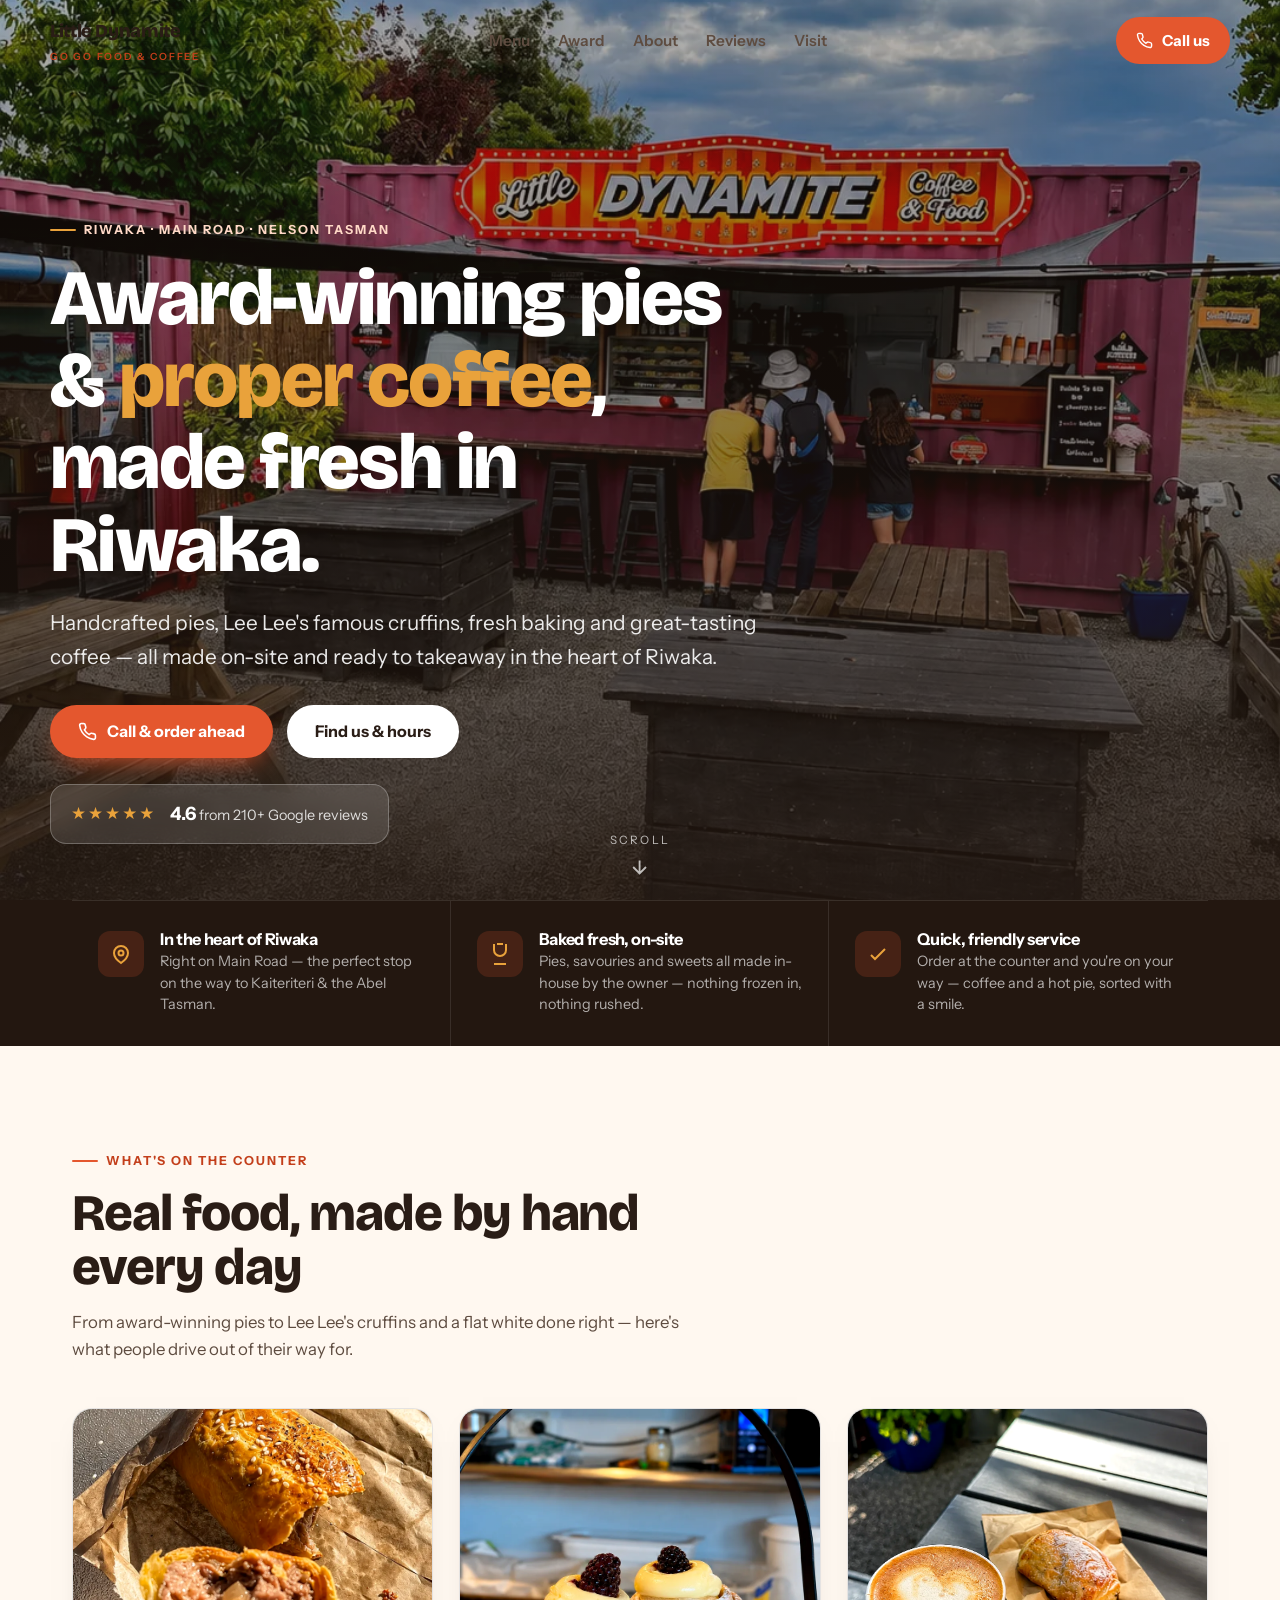
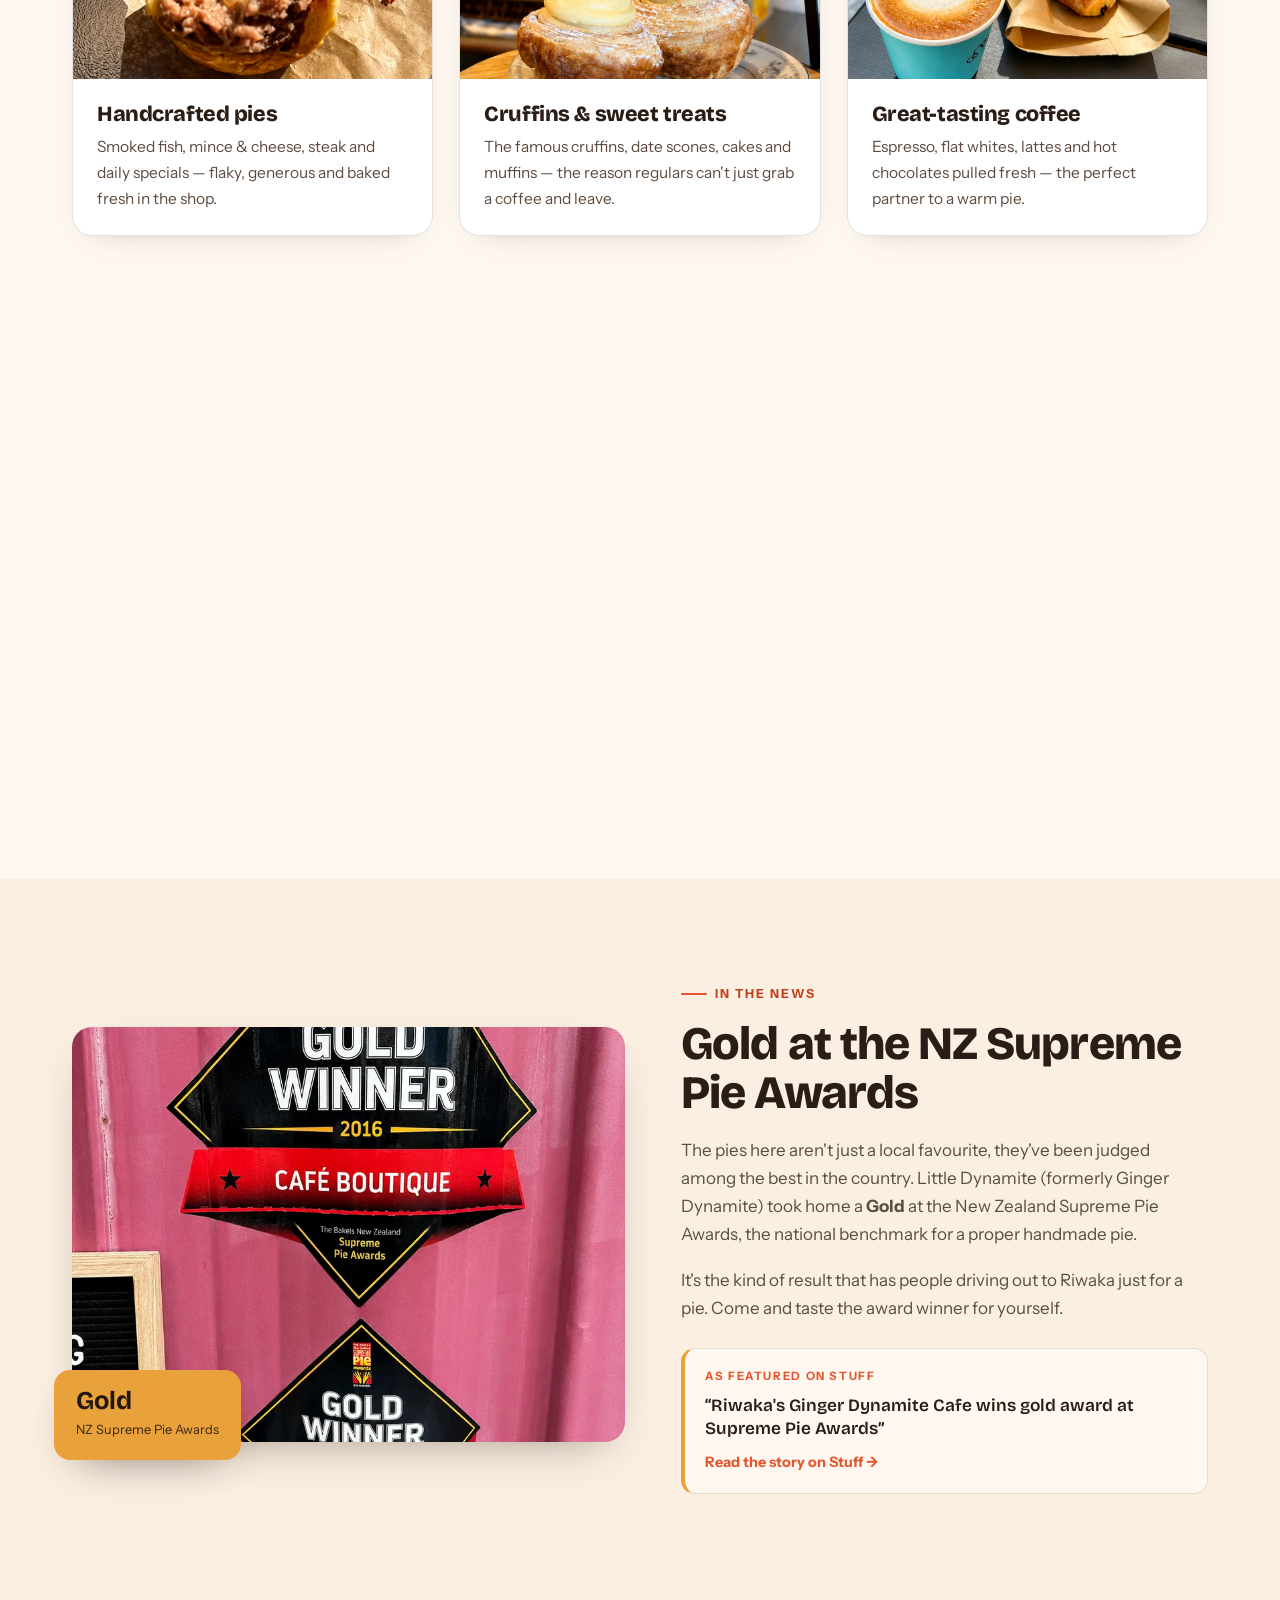
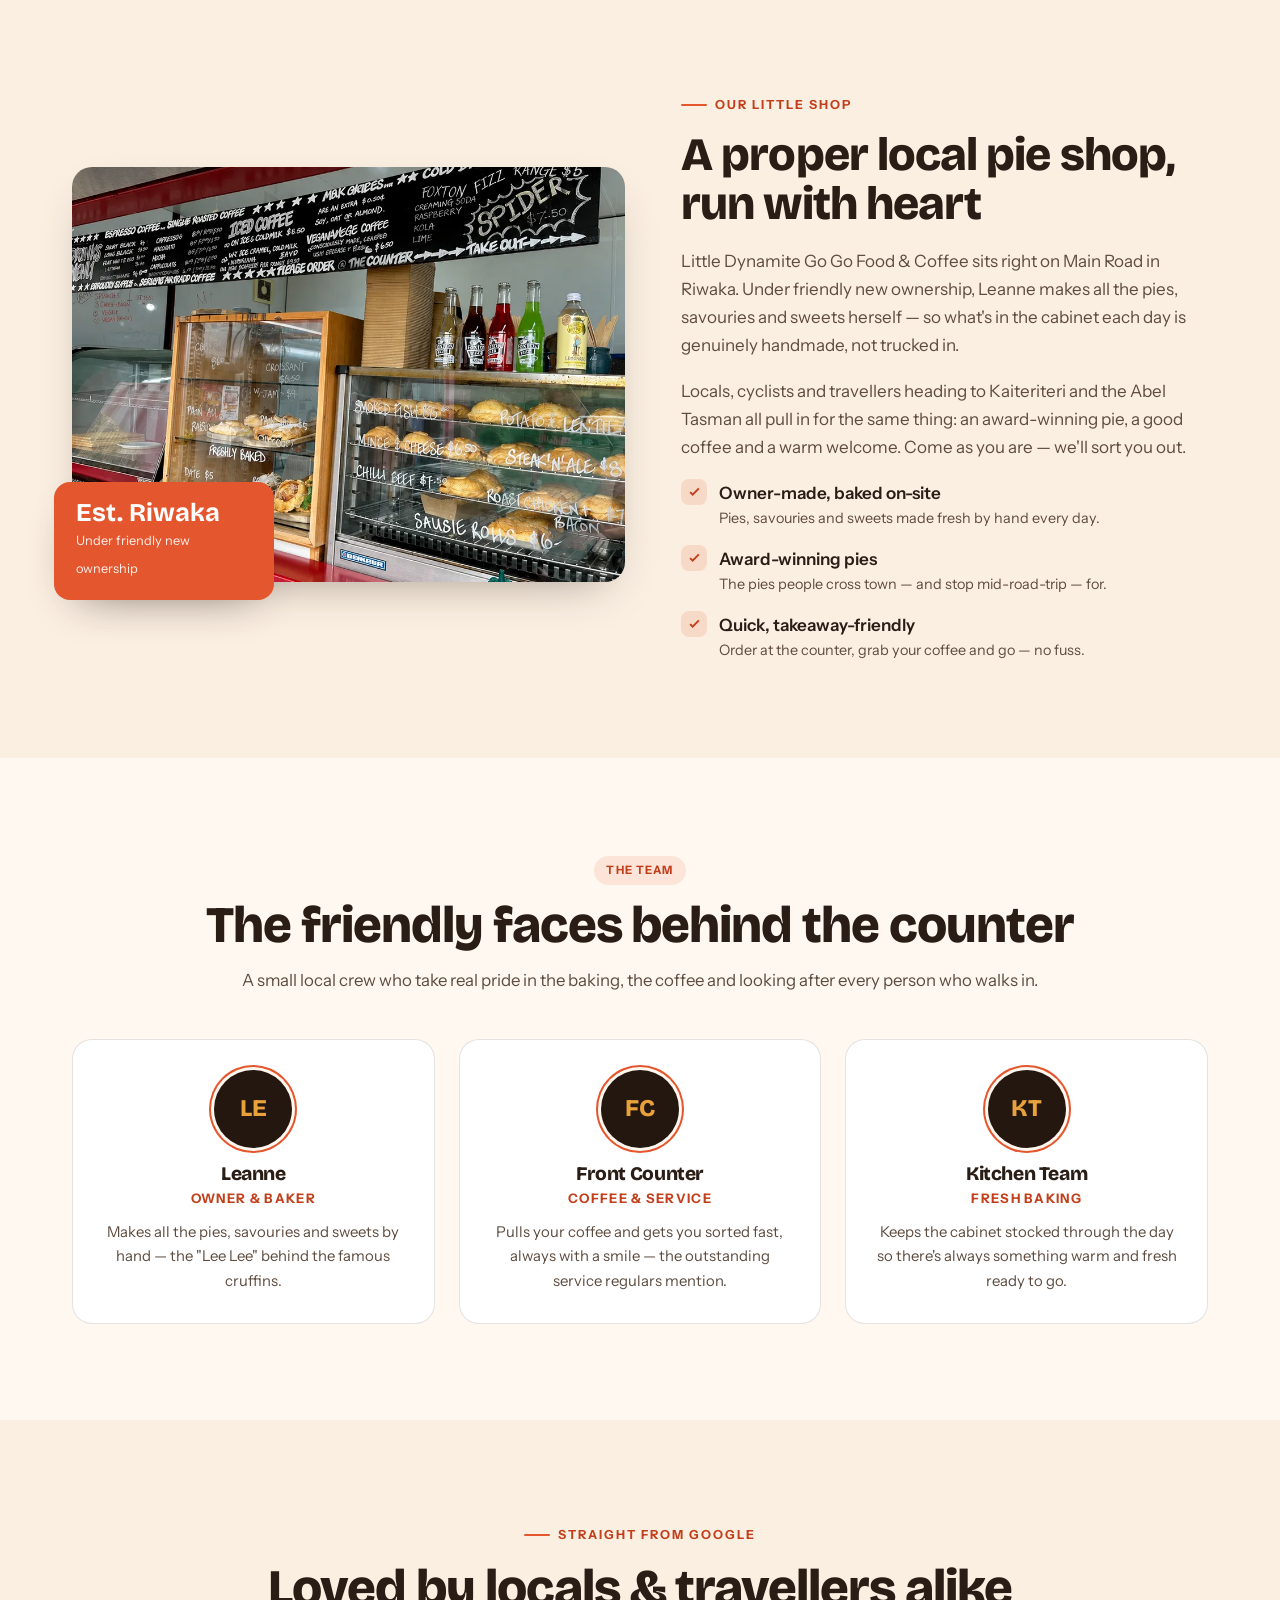
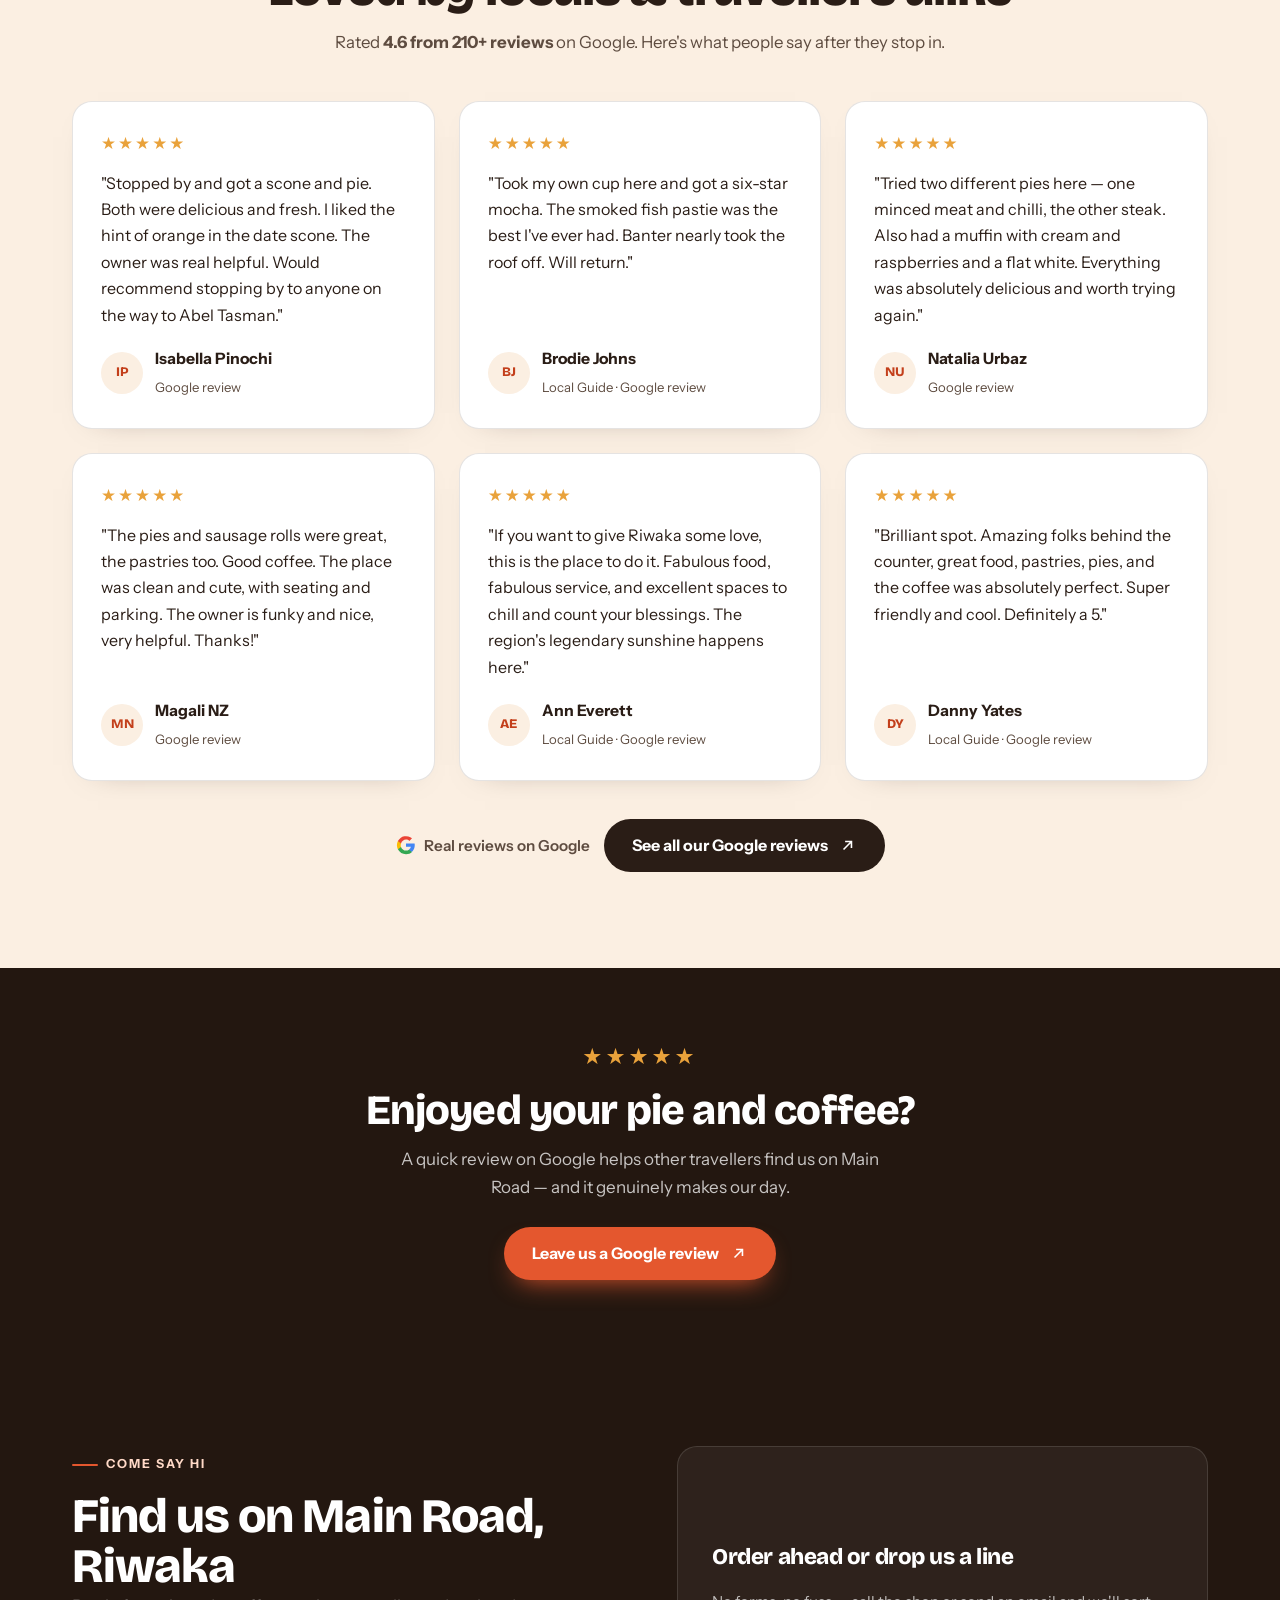
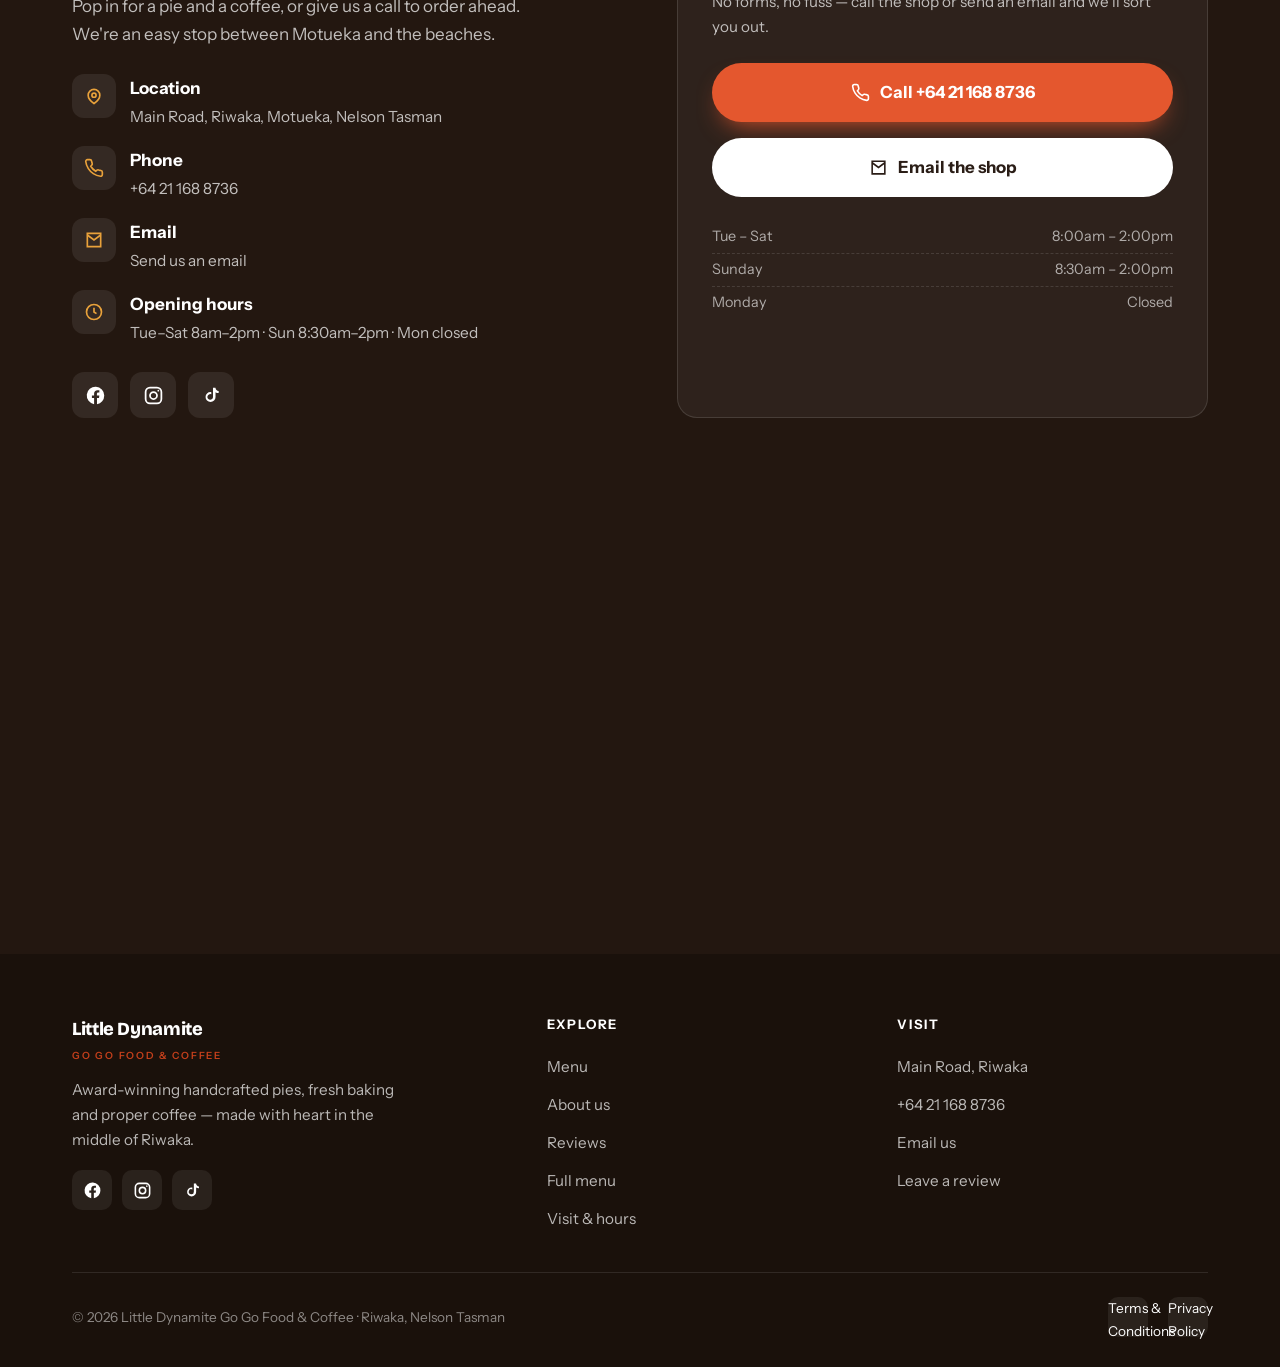
==== commit d1abc304: "Sync local demo changes Co-Authored-By: Claude Fable 5 <noreply@anthropic.com>" ====
--- a/index.html
+++ b/index.html
@@ -9,7 +9,7 @@
 <meta property="og:title" content="Little Dynamite Go Go Food & Coffee — Riwaka">
 <meta property="og:description" content="Award-winning handcrafted pies, fresh baking and proper coffee in the heart of Riwaka.">
 <meta property="og:type" content="restaurant.restaurant">
-<meta property="og:image" content="https://images.unsplash.com/photo-1517433670267-08bbd4be890f?auto=format&fit=crop&w=1200&q=70">
+<meta property="og:image" content="https://little-dynamite-go-go-food-coffee-d.vercel.app/img/og.jpg">
 <link rel="icon" href="data:image/svg+xml,%3Csvg xmlns='http://www.w3.org/2000/svg' viewBox='0 0 32 32'%3E%3Crect width='32' height='32' rx='8' fill='%23E4572E'/%3E%3Cpath d='M16 5c-1 3-4 4-4 8a4 4 0 108 0c0-4-3-5-4-8z' fill='%23fff'/%3E%3Cpath d='M16 20l-1.5 6h3z' fill='%23E9A23B'/%3E%3C/svg%3E">
 <link rel="preconnect" href="https://fonts.googleapis.com">
 <link rel="preconnect" href="https://fonts.gstatic.com" crossorigin>
@@ -20,7 +20,6 @@
 
 <!-- INTRO -->
 <div id="intro"><div class="il">
-  <div class="spark"><svg viewBox="0 0 24 24" fill="none"><path d="M12 2c-1.2 3.4-4.5 4.6-4.5 9a4.5 4.5 0 109 0c0-4.4-3.3-5.6-4.5-9z" fill="currentColor"/></svg></div>
   <b>Little Dynamite</b><small>Riwaka · Food &amp; Coffee</small>
 </div></div>
 
@@ -28,11 +27,11 @@
 <header class="nav">
   <div class="wrap nav-inner">
     <a href="index.html" class="brand">
-      <span class="spark"><svg viewBox="0 0 24 24" fill="none"><path d="M12 2c-1.2 3.4-4.5 4.6-4.5 9a4.5 4.5 0 109 0c0-4.4-3.3-5.6-4.5-9z" fill="currentColor"/></svg></span>
       <span>Little Dynamite<small>Go Go Food &amp; Coffee</small></span>
     </a>
     <nav class="nav-links">
       <a class="lnk" href="#menu">Menu</a>
+      <a class="lnk" href="#award">Award</a>
       <a class="lnk" href="#about">About</a>
       <a class="lnk" href="#reviews">Reviews</a>
       <a class="lnk" href="#visit">Visit</a>
@@ -48,6 +47,7 @@
 </header>
 <div class="mobile-menu" id="mobileMenu">
   <a href="#menu">Menu</a>
+  <a href="#award">Award</a>
   <a href="#about">About</a>
   <a href="#reviews">Reviews</a>
   <a href="#visit">Visit</a>
@@ -57,9 +57,9 @@
 <!-- HERO -->
 <section class="hero" id="top">
   <div class="hero-slides">
-    <div class="hero-slide on" style="background-image:url('https://images.unsplash.com/photo-1517433670267-08bbd4be890f?auto=format&fit=crop&w=1900&q=80')"></div>
-    <div class="hero-slide" style="background-image:url('https://images.unsplash.com/photo-1509042239860-f550ce710b93?auto=format&fit=crop&w=1900&q=80')"></div>
-    <div class="hero-slide" style="background-image:url('https://images.unsplash.com/photo-1554118811-1e0d58224f24?auto=format&fit=crop&w=1900&q=80')"></div>
+    <div class="hero-slide on" style="background-image:url('img/exterior.webp')"></div>
+    <div class="hero-slide" style="background-image:url('img/pie.webp')"></div>
+    <div class="hero-slide" style="background-image:url('img/coffee.webp')"></div>
   </div>
   <div class="wrap hero-content">
     <span class="eyebrow hero-eye">Riwaka · Main Road · Nelson Tasman</span>
@@ -74,7 +74,7 @@
     </div>
     <div class="rating-badge">
       <span class="stars">★★★★★</span>
-      <div><b>4.6</b> <span>from 209+ Google reviews</span></div>
+      <div><b>4.6</b> <span>from 210+ Google reviews</span></div>
     </div>
   </div>
   <a href="#trust" class="scroll-hint">Scroll<svg viewBox="0 0 24 24" fill="none" stroke="currentColor" stroke-width="2"><path d="M12 5v14M19 12l-7 7-7-7"/></svg></a>
@@ -108,33 +108,54 @@
     </div>
     <div class="cards">
       <article class="card reveal">
-        <div class="ph"><span class="tag">Award-winning</span><img src="https://images.unsplash.com/photo-1464349095431-e9a21285b5f3?auto=format&fit=crop&w=800&q=80" alt="Golden handcrafted pastry pie" loading="lazy" width="800" height="600"></div>
+        <div class="ph"><span class="tag">Award-winning</span><img src="img/pie.webp" alt="Golden handcrafted pastry pie" loading="lazy" width="800" height="600"></div>
         <div class="body"><h3>Handcrafted pies</h3><p>Smoked fish, mince &amp; cheese, steak and daily specials — flaky, generous and baked fresh in the shop.</p></div>
       </article>
       <article class="card reveal">
-        <div class="ph"><span class="tag">Lee Lee's famous</span><img src="https://images.unsplash.com/photo-1509440159596-0249088772ff?auto=format&fit=crop&w=800&q=80" alt="Fresh baked pastries and cruffins on a rack" loading="lazy" width="800" height="600"></div>
+        <div class="ph"><span class="tag">Lee Lee's famous</span><img src="img/scones.webp" alt="Fresh baked pastries and cruffins on a rack" loading="lazy" width="800" height="600"></div>
         <div class="body"><h3>Cruffins &amp; sweet treats</h3><p>The famous cruffins, date scones, cakes and muffins — the reason regulars can't just grab a coffee and leave.</p></div>
       </article>
       <article class="card reveal">
-        <div class="ph"><span class="tag">Made to order</span><img src="https://images.unsplash.com/photo-1495474472287-4d71bcdd2085?auto=format&fit=crop&w=800&q=80" alt="Coffee with latte art in a cup" loading="lazy" width="800" height="600"></div>
+        <div class="ph"><span class="tag">Made to order</span><img src="img/coffee.webp" alt="Coffee with latte art in a cup" loading="lazy" width="800" height="600"></div>
         <div class="body"><h3>Great-tasting coffee</h3><p>Espresso, flat whites, lattes and hot chocolates pulled fresh — the perfect partner to a warm pie.</p></div>
       </article>
       <article class="card reveal">
-        <div class="ph"><span class="tag">Fresh daily</span><img src="https://images.unsplash.com/photo-1571115177098-24ec42ed204d?auto=format&fit=crop&w=800&q=80" alt="Warm scones fresh from the oven" loading="lazy" width="800" height="600"></div>
+        <div class="ph"><span class="tag">Fresh daily</span><img src="img/sausage-roll.webp" alt="Warm scones fresh from the oven" loading="lazy" width="800" height="600"></div>
         <div class="body"><h3>Savouries &amp; scones</h3><p>Sausage rolls, savouries, bagels and warm scones — proper morning-tea food that never lasts long.</p></div>
       </article>
       <article class="card reveal">
-        <div class="ph"><span class="tag">Something cold</span><img src="https://images.unsplash.com/photo-1578985545062-69928b1d9587?auto=format&fit=crop&w=800&q=80" alt="Slices of cake on display" loading="lazy" width="800" height="600"></div>
+        <div class="ph"><span class="tag">Something cold</span><img src="img/cabinet.webp" alt="Slices of cake on display" loading="lazy" width="800" height="600"></div>
         <div class="body"><h3>Cakes &amp; cold treats</h3><p>Real fruit ice cream, cabinet cakes and cold drinks — a sweet finish for a warm Riwaka afternoon.</p></div>
       </article>
       <article class="card reveal">
-        <div class="ph"><span class="tag">On the go</span><img src="https://images.unsplash.com/photo-1517433670267-08bbd4be890f?auto=format&fit=crop&w=800&q=80" alt="Bakery cabinet full of fresh food to takeaway" loading="lazy" width="800" height="600"></div>
+        <div class="ph"><span class="tag">On the go</span><img src="img/exterior.webp" alt="Bakery cabinet full of fresh food to takeaway" loading="lazy" width="800" height="600"></div>
         <div class="body"><h3>Grab-and-go takeaway</h3><p>Everything's ready to takeaway. Pull in, grab lunch and coffee, and get back on the road happy.</p></div>
       </article>
     </div>
     <div style="text-align:center;margin-top:40px" class="reveal">
       <a class="btn btn-ghost" href="menu.html">See the full menu
         <svg viewBox="0 0 24 24" fill="none" stroke="currentColor" stroke-width="2"><path d="M5 12h14M13 6l6 6-6 6"/></svg></a>
+    </div>
+  </div>
+</section>
+
+<!-- AWARD -->
+<section class="band band-bone" id="award">
+  <div class="wrap split">
+    <div class="about-media reveal">
+      <img src="img/gold.webp" alt="Little Dynamite, Gold winner at the New Zealand Supreme Pie Awards">
+      <div class="corner gold"><b>Gold</b><span>NZ Supreme Pie Awards</span></div>
+    </div>
+    <div class="about-copy reveal">
+      <span class="eyebrow">In the news</span>
+      <h2 style="font-size:clamp(1.9rem,4.6vw,2.9rem);margin-bottom:18px">Gold at the NZ Supreme Pie Awards</h2>
+      <p>The pies here aren't just a local favourite, they've been judged among the best in the country. Little Dynamite (formerly Ginger Dynamite) took home a <strong>Gold</strong> at the New Zealand Supreme Pie Awards, the national benchmark for a proper handmade pie.</p>
+      <p>It's the kind of result that has people driving out to Riwaka just for a pie. Come and taste the award winner for yourself.</p>
+      <a class="press-cite" href="https://www.stuff.co.nz/life-style/food-wine/food-news/82521080/riwakas-ginger-dynamite-cafe-wins-gold-award-at-supreme-pie-awards" target="_blank" rel="noopener">
+        <span class="press-src">As featured on Stuff</span>
+        <span class="press-head">&ldquo;Riwaka's Ginger Dynamite Cafe wins gold award at Supreme Pie Awards&rdquo;</span>
+        <span class="press-link">Read the story on Stuff &rarr;</span>
+      </a>
     </div>
   </div>
 </section>
@@ -143,7 +164,7 @@
 <section class="band band-bone" id="about">
   <div class="wrap split">
     <div class="about-media reveal">
-      <img src="https://images.unsplash.com/photo-1556910103-1c02745aae4d?auto=format&fit=crop&w=1000&q=80" alt="Baker preparing fresh food by hand in the kitchen">
+      <img src="img/cabinet.webp" alt="Baker preparing fresh food by hand in the kitchen">
       <div class="corner"><b>Est. Riwaka</b><span>Under friendly new ownership</span></div>
     </div>
     <div class="about-copy reveal">
@@ -200,23 +221,38 @@
     <div class="sec-head reveal" style="text-align:center;max-width:none">
       <span class="eyebrow" style="justify-content:center">Straight from Google</span>
       <h2>Loved by locals &amp; travellers alike</h2>
-      <p style="margin:0 auto">Rated <strong>4.6 from 209+ reviews</strong> on Google. Here's what people say after they stop in.</p>
+      <p style="margin:0 auto">Rated <strong>4.6 from 210+ reviews</strong> on Google. Here's what people say after they stop in.</p>
     </div>
     <div class="reviews-grid">
       <article class="review reveal">
         <div class="stars">★★★★★</div>
-        <p>"The best pies in town! This is our go-to whenever we visit the region. Proper fresh, homemade food and service with a smile :)."</p>
-        <div class="who"><span class="ini">BK</span><div><b>Barney Kelly</b><span>Google review</span></div></div>
-      </article>
-      <article class="review reveal">
-        <div class="stars">★★★★★</div>
-        <p>"The best little stop — the customer service by the two young ones was outstanding! Our group had the smoked fish pie, mince &amp; cheese pie, date scone and a cruffin!"</p>
-        <div class="who"><span class="ini">KD</span><div><b>Kelly Davis</b><span>Google review</span></div></div>
-      </article>
-      <article class="review reveal">
-        <div class="stars">★★★★★</div>
-        <p>"The coffee, the award-winning pies and Lee Lee's cruffins are amazing. Yum!!"</p>
-        <div class="who"><span class="ini">RT</span><div><b>Rissell Thomas</b><span>Google review</span></div></div>
+        <p>"Stopped by and got a scone and pie. Both were delicious and fresh. I liked the hint of orange in the date scone. The owner was real helpful. Would recommend stopping by to anyone on the way to Abel Tasman."</p>
+        <div class="who"><span class="ini">IP</span><div><b>Isabella Pinochi</b><span>Google review</span></div></div>
+      </article>
+      <article class="review reveal">
+        <div class="stars">★★★★★</div>
+        <p>"Took my own cup here and got a six-star mocha. The smoked fish pastie was the best I've ever had. Banter nearly took the roof off. Will return."</p>
+        <div class="who"><span class="ini">BJ</span><div><b>Brodie Johns</b><span>Local Guide &middot; Google review</span></div></div>
+      </article>
+      <article class="review reveal">
+        <div class="stars">★★★★★</div>
+        <p>"Tried two different pies here — one minced meat and chilli, the other steak. Also had a muffin with cream and raspberries and a flat white. Everything was absolutely delicious and worth trying again."</p>
+        <div class="who"><span class="ini">NU</span><div><b>Natalia Urbaz</b><span>Google review</span></div></div>
+      </article>
+      <article class="review reveal">
+        <div class="stars">★★★★★</div>
+        <p>"The pies and sausage rolls were great, the pastries too. Good coffee. The place was clean and cute, with seating and parking. The owner is funky and nice, very helpful. Thanks!"</p>
+        <div class="who"><span class="ini">MN</span><div><b>Magali NZ</b><span>Google review</span></div></div>
+      </article>
+      <article class="review reveal">
+        <div class="stars">★★★★★</div>
+        <p>"If you want to give Riwaka some love, this is the place to do it. Fabulous food, fabulous service, and excellent spaces to chill and count your blessings. The region's legendary sunshine happens here."</p>
+        <div class="who"><span class="ini">AE</span><div><b>Ann Everett</b><span>Local Guide &middot; Google review</span></div></div>
+      </article>
+      <article class="review reveal">
+        <div class="stars">★★★★★</div>
+        <p>"Brilliant spot. Amazing folks behind the counter, great food, pastries, pies, and the coffee was absolutely perfect. Super friendly and cool. Definitely a 5."</p>
+        <div class="who"><span class="ini">DY</span><div><b>Danny Yates</b><span>Local Guide &middot; Google review</span></div></div>
       </article>
     </div>
     <div class="reviews-actions reveal">
@@ -304,7 +340,6 @@
     <div class="foot-grid">
       <div class="foot-brand">
         <div class="brand">
-          <span class="spark"><svg viewBox="0 0 24 24" fill="none"><path d="M12 2c-1.2 3.4-4.5 4.6-4.5 9a4.5 4.5 0 109 0c0-4.4-3.3-5.6-4.5-9z" fill="currentColor"/></svg></span>
           <span>Little Dynamite<small>Go Go Food &amp; Coffee</small></span>
         </div>
         <p>Award-winning handcrafted pies, fresh baking and proper coffee — made with heart in the middle of Riwaka.</p>
--- a/style.css
+++ b/style.css
@@ -314,3 +314,11 @@
   .map-sec iframe{height:340px}
   .sec-head{margin-bottom:32px}
 }
+
+/* ---------- award / press ---------- */
+.about-media .corner.gold{background:var(--gold);color:var(--dark)}
+.press-cite{display:block;margin-top:26px;background:var(--cream);border:1px solid var(--line);border-left:4px solid var(--gold);border-radius:var(--radius-sm);padding:18px 20px;text-decoration:none;transition:transform .2s ease,box-shadow .2s ease}
+.press-cite:hover{transform:translateY(-2px);box-shadow:var(--shadow)}
+.press-src{display:flex;align-items:center;gap:8px;font-size:.72rem;font-weight:800;letter-spacing:.14em;text-transform:uppercase;color:var(--accent);margin-bottom:8px}
+.press-head{display:block;font-family:'Bricolage Grotesque',Georgia,serif;font-weight:600;font-size:1.08rem;color:var(--ink);line-height:1.35}
+.press-link{display:inline-block;margin-top:10px;font-weight:700;font-size:.9rem;color:var(--accent)}
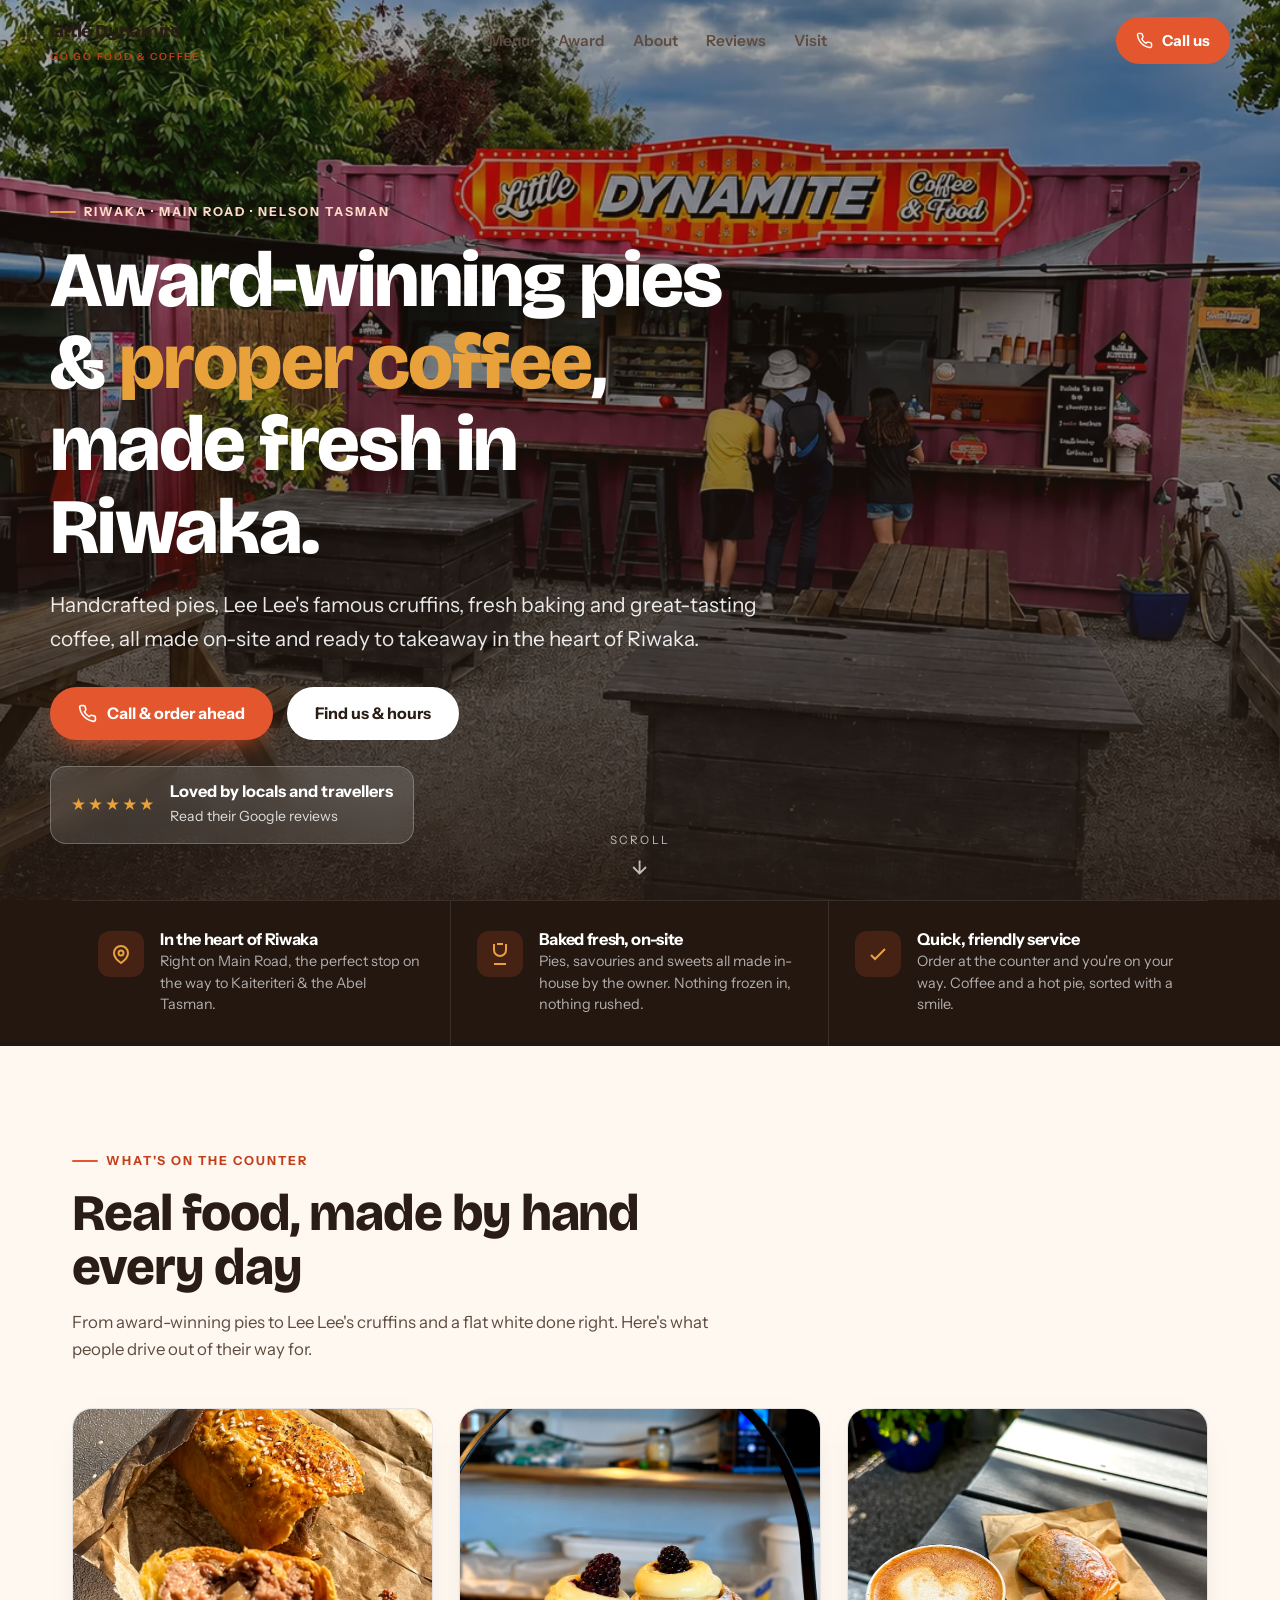
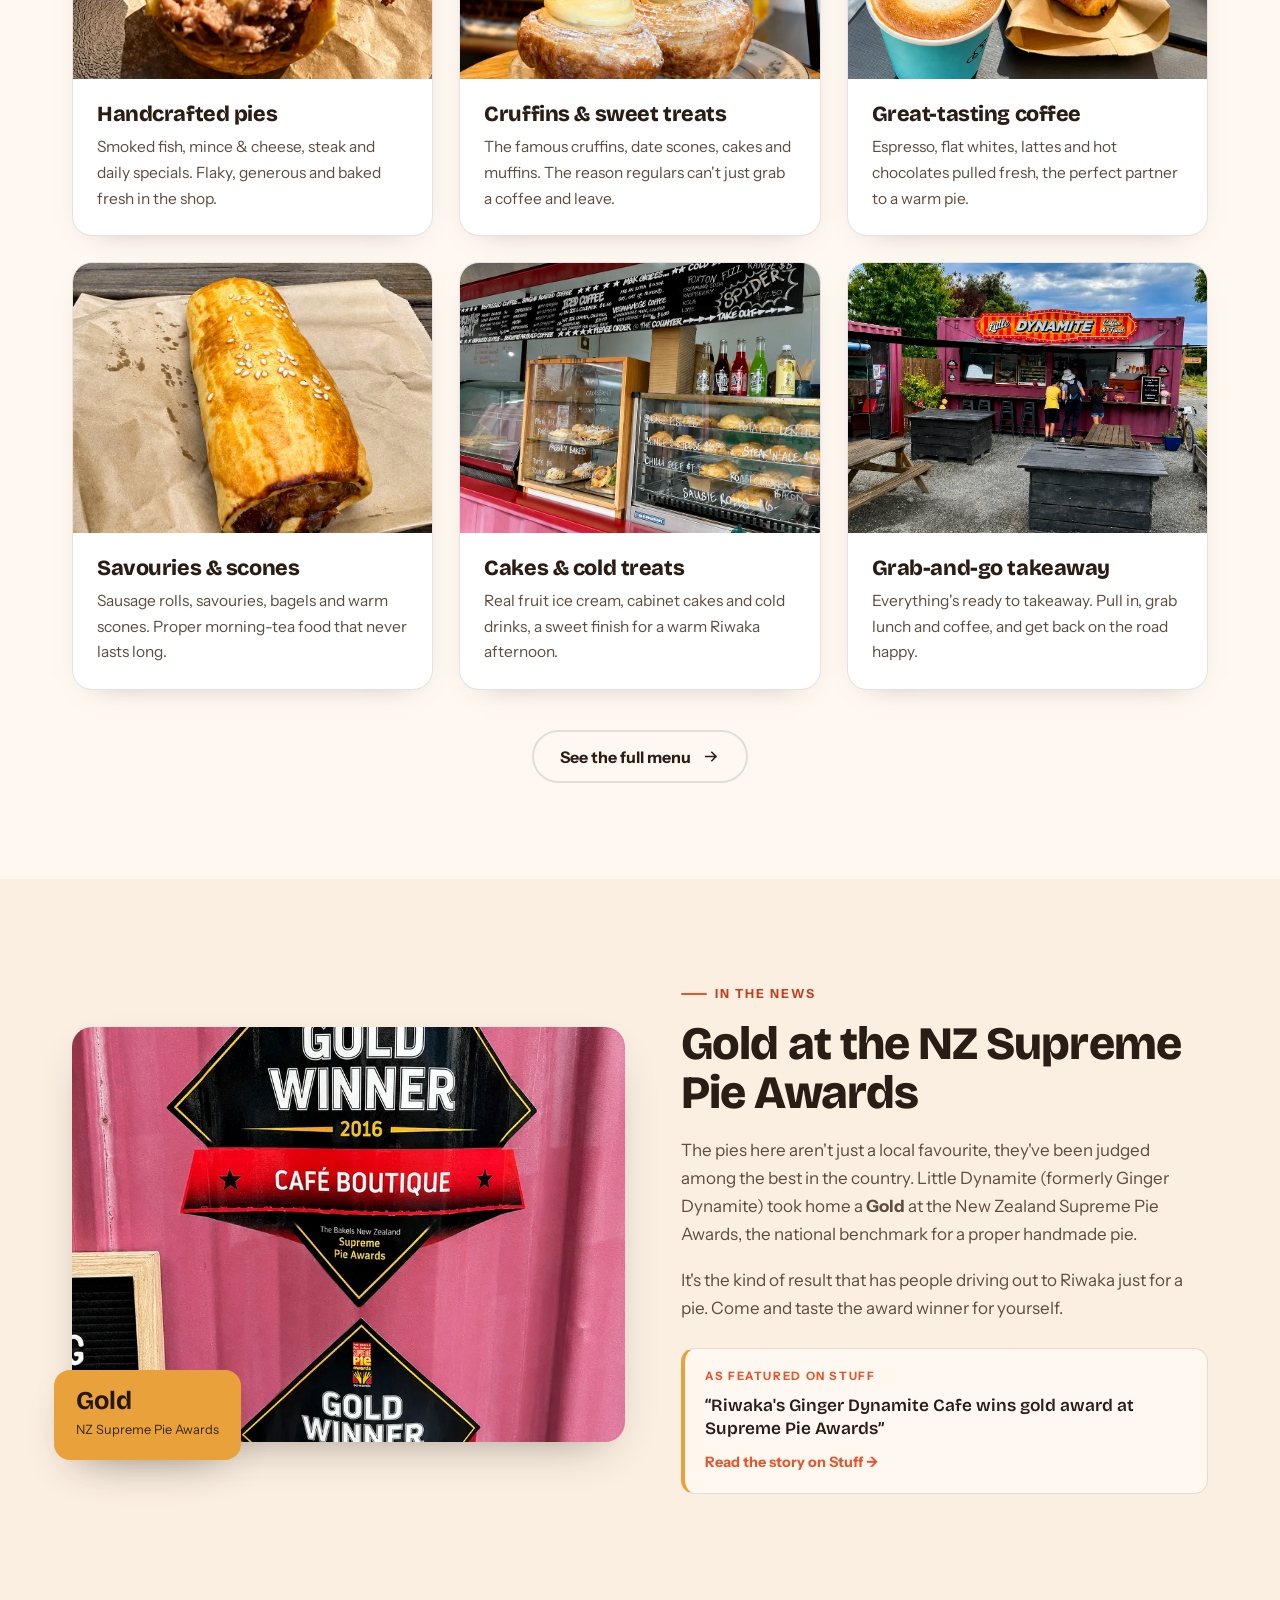
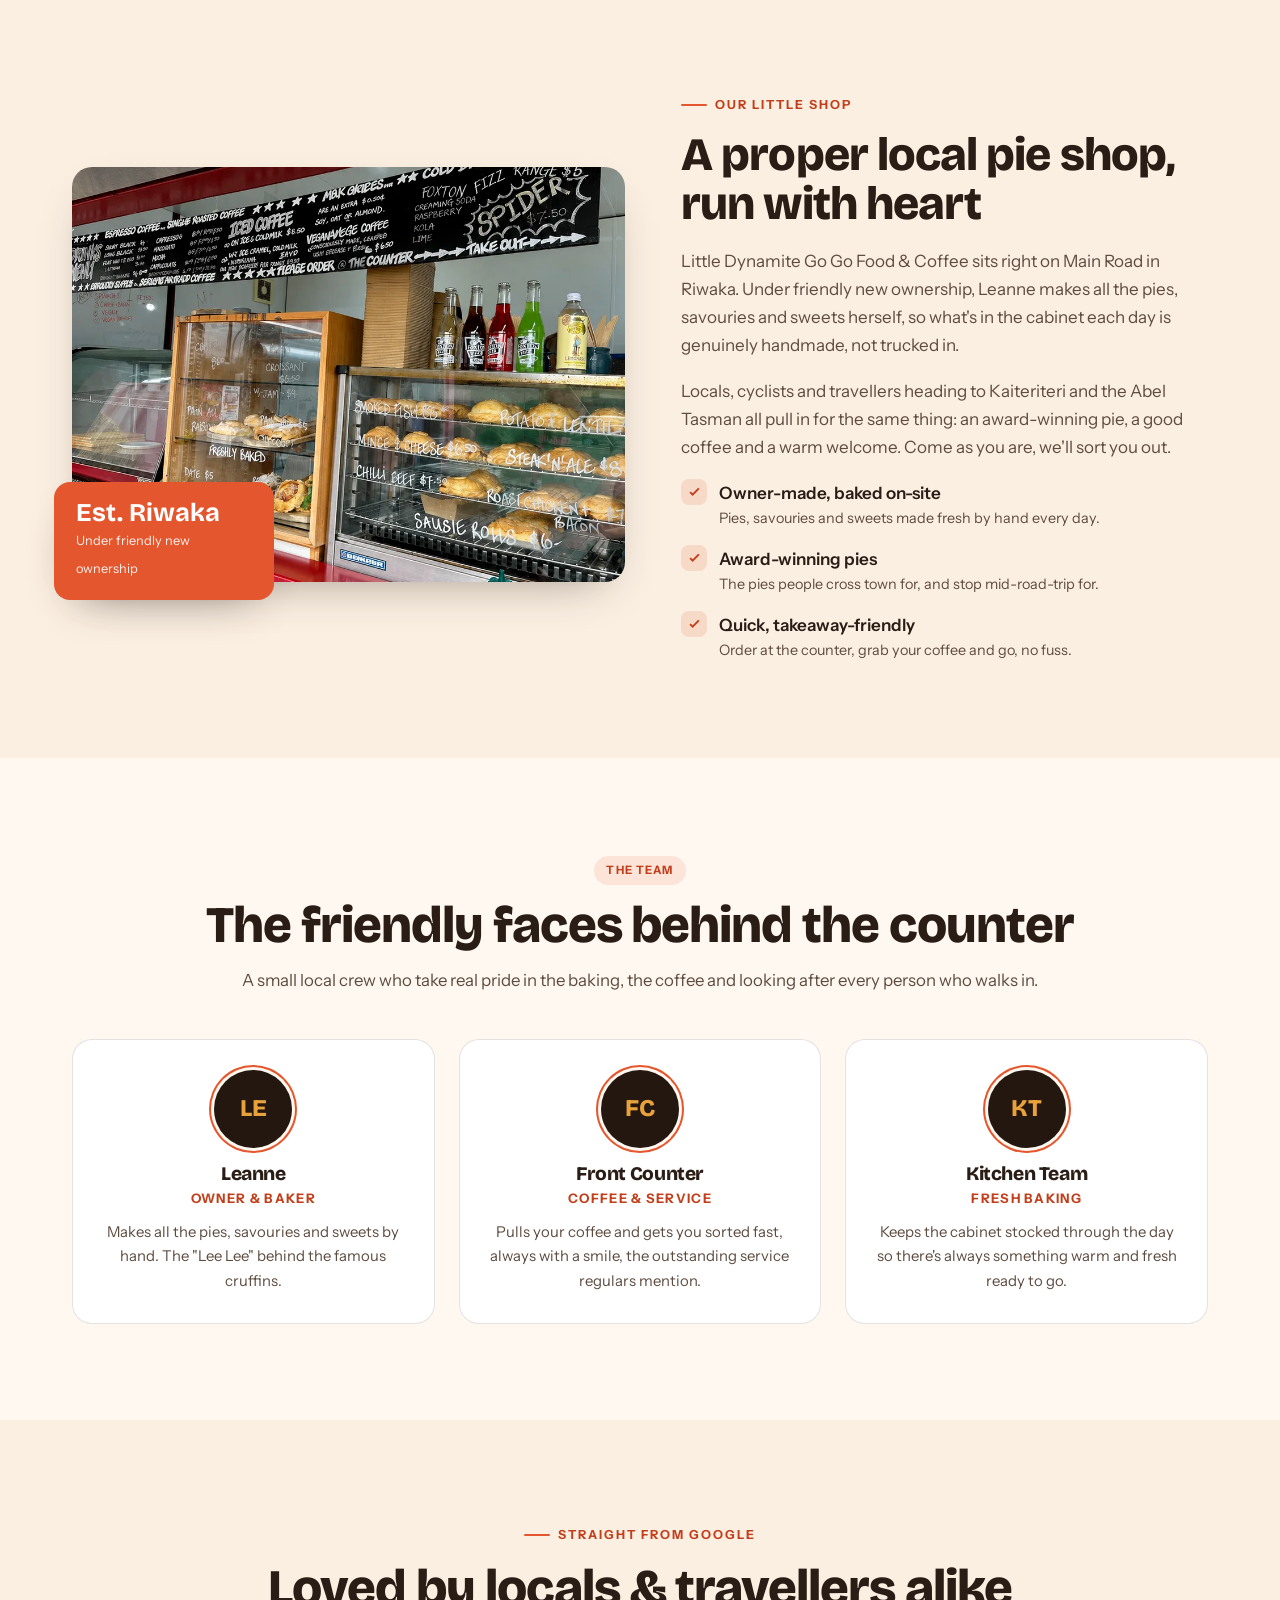
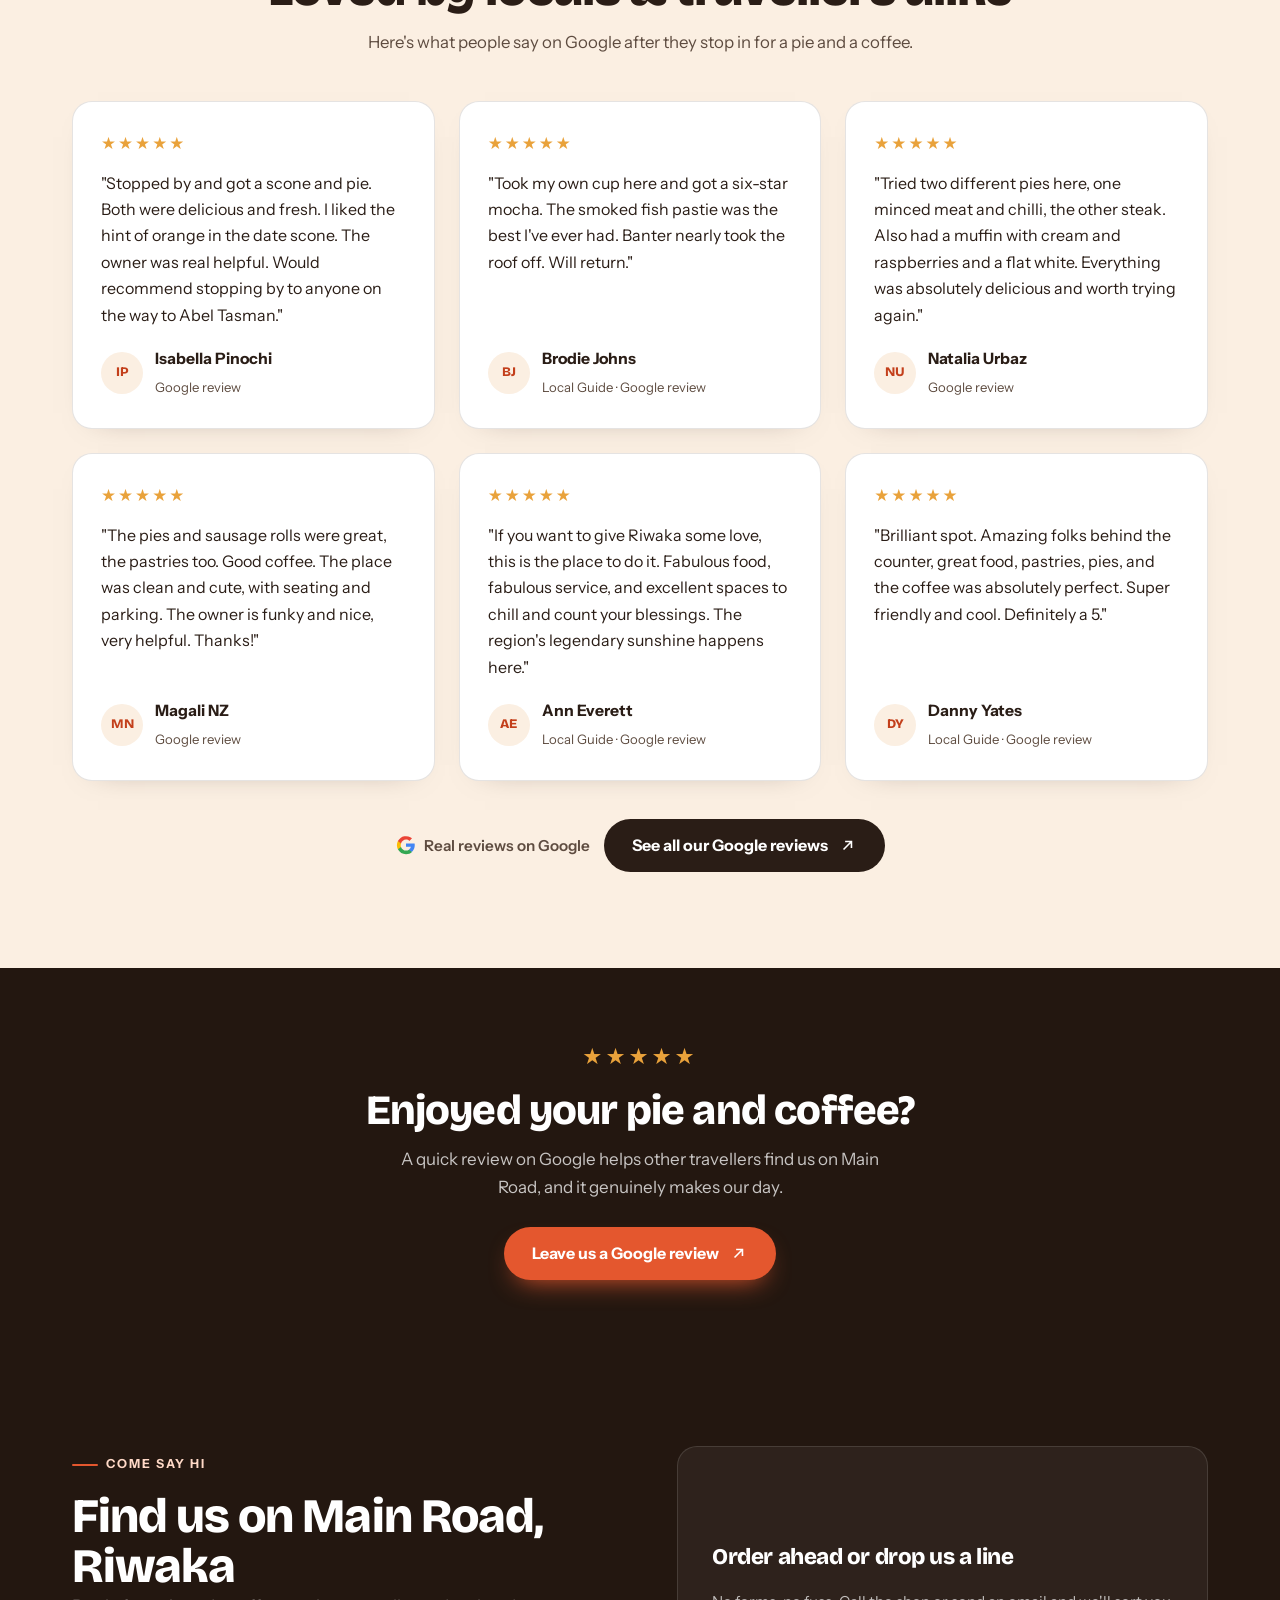
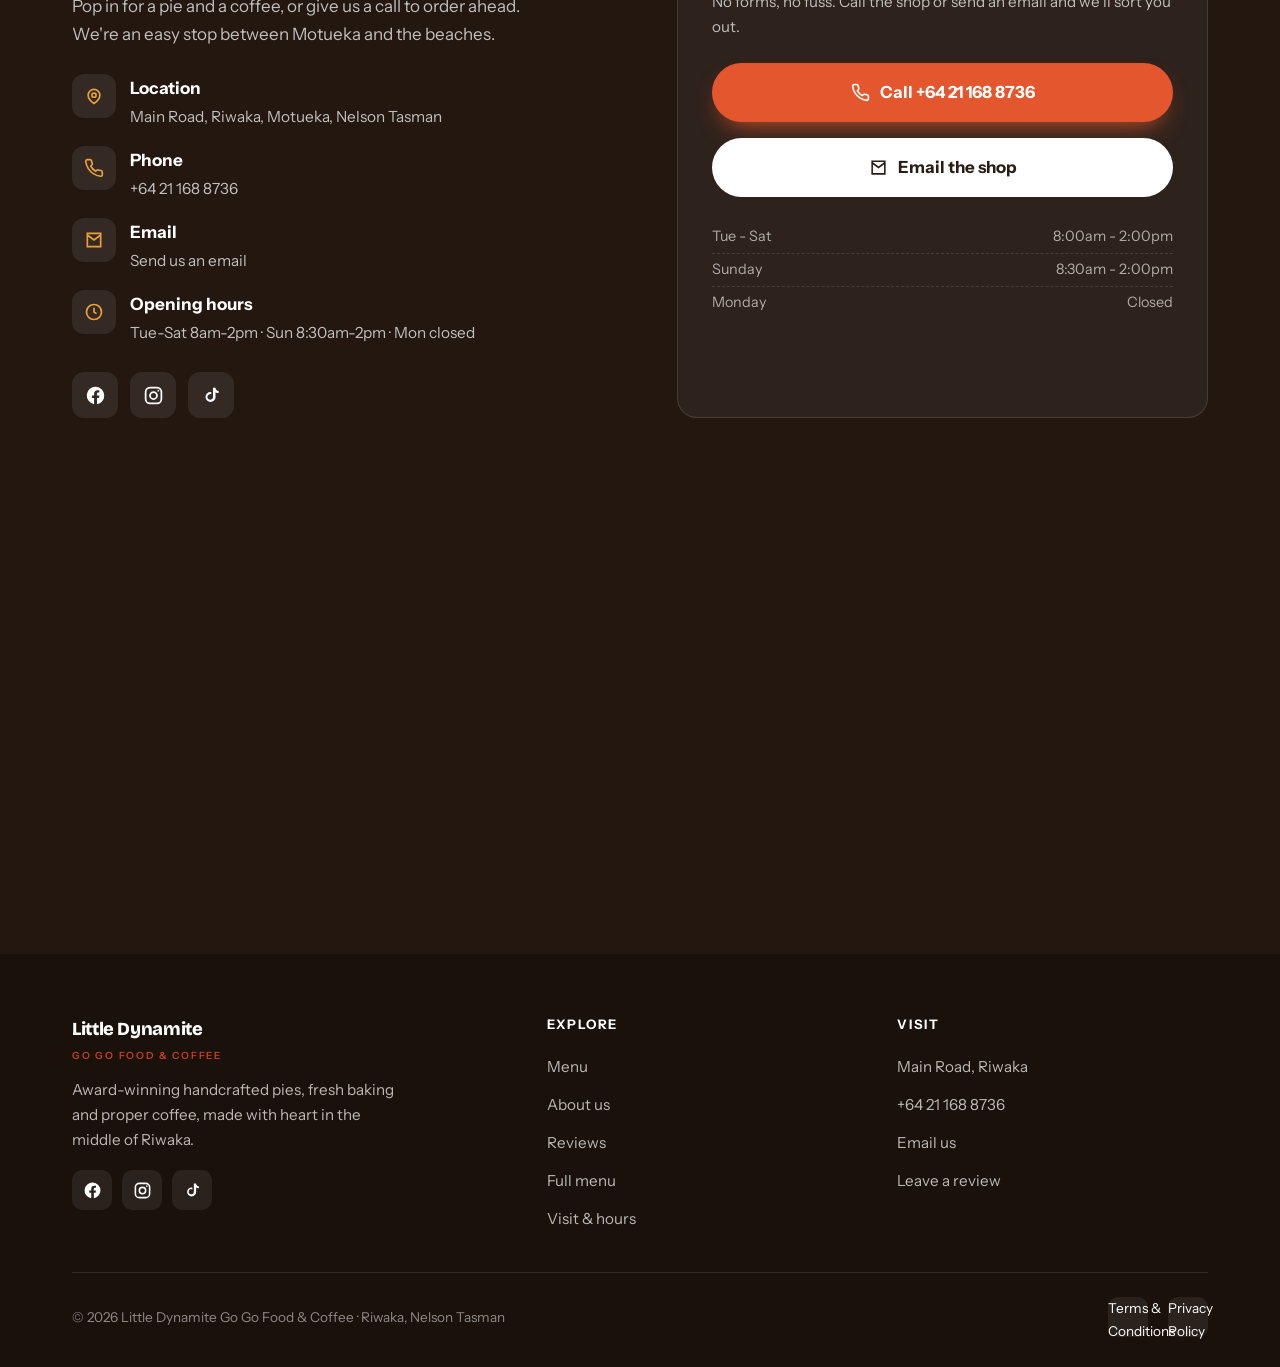
==== commit 951ca6ba: "Update demo via Claude Code" ====
--- a/index.html
+++ b/index.html
@@ -4,9 +4,9 @@
 <meta charset="UTF-8">
 <meta name="viewport" content="width=device-width, initial-scale=1">
 <title>Little Dynamite Go Go Food &amp; Coffee | Café &amp; Pie Shop, Riwaka</title>
-<meta name="description" content="Award-winning handcrafted pies, fresh baking and great coffee to takeaway in the heart of Riwaka. Little Dynamite Go Go Food & Coffee — open Tuesday to Sunday.">
+<meta name="description" content="Award-winning handcrafted pies, fresh baking and great coffee to takeaway in the heart of Riwaka. Little Dynamite Go Go Food & Coffee, open Tuesday to Sunday.">
 <meta name="theme-color" content="#231710">
-<meta property="og:title" content="Little Dynamite Go Go Food & Coffee — Riwaka">
+<meta property="og:title" content="Little Dynamite Go Go Food & Coffee, Riwaka">
 <meta property="og:description" content="Award-winning handcrafted pies, fresh baking and proper coffee in the heart of Riwaka.">
 <meta property="og:type" content="restaurant.restaurant">
 <meta property="og:image" content="https://little-dynamite-go-go-food-coffee-d.vercel.app/img/og.jpg">
@@ -57,14 +57,14 @@
 <!-- HERO -->
 <section class="hero" id="top">
   <div class="hero-slides">
-    <div class="hero-slide on" style="background-image:url('img/exterior.webp')"></div>
-    <div class="hero-slide" style="background-image:url('img/pie.webp')"></div>
-    <div class="hero-slide" style="background-image:url('img/coffee.webp')"></div>
+    <img class="hero-slide on" src="img/exterior.webp" alt="Little Dynamite Go Go Food and Coffee on Main Road, Riwaka" width="1800" height="1200" fetchpriority="high" decoding="async">
+    <img class="hero-slide" src="img/pie.webp" alt="Golden handcrafted pie fresh from the oven" width="1800" height="1200" loading="lazy" decoding="async">
+    <img class="hero-slide" src="img/coffee.webp" alt="Flat white poured at the counter" width="1800" height="1200" loading="lazy" decoding="async">
   </div>
   <div class="wrap hero-content">
     <span class="eyebrow hero-eye">Riwaka · Main Road · Nelson Tasman</span>
     <h1>Award-winning pies &amp; <span class="hl">proper coffee</span>, made fresh in Riwaka.</h1>
-    <p class="lede">Handcrafted pies, Lee Lee's famous cruffins, fresh baking and great-tasting coffee — all made on-site and ready to takeaway in the heart of Riwaka.</p>
+    <p class="lede">Handcrafted pies, Lee Lee's famous cruffins, fresh baking and great-tasting coffee, all made on-site and ready to takeaway in the heart of Riwaka.</p>
     <div class="hero-cta">
       <a class="btn btn-primary" href="tel:+64211688736">
         <svg viewBox="0 0 24 24" fill="none" stroke="currentColor" stroke-width="2"><path d="M22 16.9v3a2 2 0 01-2.2 2 19.8 19.8 0 01-8.6-3.1 19.5 19.5 0 01-6-6A19.8 19.8 0 012.1 4.2 2 2 0 014.1 2h3a2 2 0 012 1.7c.1.9.4 1.8.7 2.7a2 2 0 01-.5 2.1L8.1 9.9a16 16 0 006 6l1.4-1.2a2 2 0 012.1-.4c.9.3 1.8.6 2.7.7a2 2 0 011.7 2z"/></svg>
@@ -72,10 +72,10 @@
       </a>
       <a class="btn btn-light" href="#visit">Find us &amp; hours</a>
     </div>
-    <div class="rating-badge">
+    <a class="rating-badge" href="#reviews">
       <span class="stars">★★★★★</span>
-      <div><b>4.6</b> <span>from 210+ Google reviews</span></div>
-    </div>
+      <div><b>Loved by locals and travellers</b><span>Read their Google reviews</span></div>
+    </a>
   </div>
   <a href="#trust" class="scroll-hint">Scroll<svg viewBox="0 0 24 24" fill="none" stroke="currentColor" stroke-width="2"><path d="M12 5v14M19 12l-7 7-7-7"/></svg></a>
 </section>
@@ -85,15 +85,15 @@
   <div class="wrap"><div class="trust-grid">
     <div class="trust-item">
       <span class="ic"><svg viewBox="0 0 24 24" fill="none" stroke="currentColor" stroke-width="2"><path d="M12 21s-7-4.9-7-10a7 7 0 0114 0c0 5.1-7 10-7 10z"/><circle cx="12" cy="11" r="2.5"/></svg></span>
-      <div><h4>In the heart of Riwaka</h4><p>Right on Main Road — the perfect stop on the way to Kaiteriteri &amp; the Abel Tasman.</p></div>
+      <div><h4>In the heart of Riwaka</h4><p>Right on Main Road, the perfect stop on the way to Kaiteriteri &amp; the Abel Tasman.</p></div>
     </div>
     <div class="trust-item">
       <span class="ic"><svg viewBox="0 0 24 24" fill="none" stroke="currentColor" stroke-width="2"><path d="M6 2v6a6 6 0 0012 0V2"/><path d="M6 22h12"/><path d="M9 2h6"/></svg></span>
-      <div><h4>Baked fresh, on-site</h4><p>Pies, savouries and sweets all made in-house by the owner — nothing frozen in, nothing rushed.</p></div>
+      <div><h4>Baked fresh, on-site</h4><p>Pies, savouries and sweets all made in-house by the owner. Nothing frozen in, nothing rushed.</p></div>
     </div>
     <div class="trust-item">
       <span class="ic"><svg viewBox="0 0 24 24" fill="none" stroke="currentColor" stroke-width="2"><path d="M5 13l4 4L19 7"/></svg></span>
-      <div><h4>Quick, friendly service</h4><p>Order at the counter and you're on your way — coffee and a hot pie, sorted with a smile.</p></div>
+      <div><h4>Quick, friendly service</h4><p>Order at the counter and you're on your way. Coffee and a hot pie, sorted with a smile.</p></div>
     </div>
   </div></div>
 </section>
@@ -104,28 +104,28 @@
     <div class="sec-head reveal">
       <span class="eyebrow">What's on the counter</span>
       <h2>Real food, made by hand every day</h2>
-      <p>From award-winning pies to Lee Lee's cruffins and a flat white done right — here's what people drive out of their way for.</p>
+      <p>From award-winning pies to Lee Lee's cruffins and a flat white done right. Here's what people drive out of their way for.</p>
     </div>
     <div class="cards">
       <article class="card reveal">
         <div class="ph"><span class="tag">Award-winning</span><img src="img/pie.webp" alt="Golden handcrafted pastry pie" loading="lazy" width="800" height="600"></div>
-        <div class="body"><h3>Handcrafted pies</h3><p>Smoked fish, mince &amp; cheese, steak and daily specials — flaky, generous and baked fresh in the shop.</p></div>
+        <div class="body"><h3>Handcrafted pies</h3><p>Smoked fish, mince &amp; cheese, steak and daily specials. Flaky, generous and baked fresh in the shop.</p></div>
       </article>
       <article class="card reveal">
         <div class="ph"><span class="tag">Lee Lee's famous</span><img src="img/scones.webp" alt="Fresh baked pastries and cruffins on a rack" loading="lazy" width="800" height="600"></div>
-        <div class="body"><h3>Cruffins &amp; sweet treats</h3><p>The famous cruffins, date scones, cakes and muffins — the reason regulars can't just grab a coffee and leave.</p></div>
+        <div class="body"><h3>Cruffins &amp; sweet treats</h3><p>The famous cruffins, date scones, cakes and muffins. The reason regulars can't just grab a coffee and leave.</p></div>
       </article>
       <article class="card reveal">
         <div class="ph"><span class="tag">Made to order</span><img src="img/coffee.webp" alt="Coffee with latte art in a cup" loading="lazy" width="800" height="600"></div>
-        <div class="body"><h3>Great-tasting coffee</h3><p>Espresso, flat whites, lattes and hot chocolates pulled fresh — the perfect partner to a warm pie.</p></div>
+        <div class="body"><h3>Great-tasting coffee</h3><p>Espresso, flat whites, lattes and hot chocolates pulled fresh, the perfect partner to a warm pie.</p></div>
       </article>
       <article class="card reveal">
         <div class="ph"><span class="tag">Fresh daily</span><img src="img/sausage-roll.webp" alt="Warm scones fresh from the oven" loading="lazy" width="800" height="600"></div>
-        <div class="body"><h3>Savouries &amp; scones</h3><p>Sausage rolls, savouries, bagels and warm scones — proper morning-tea food that never lasts long.</p></div>
+        <div class="body"><h3>Savouries &amp; scones</h3><p>Sausage rolls, savouries, bagels and warm scones. Proper morning-tea food that never lasts long.</p></div>
       </article>
       <article class="card reveal">
         <div class="ph"><span class="tag">Something cold</span><img src="img/cabinet.webp" alt="Slices of cake on display" loading="lazy" width="800" height="600"></div>
-        <div class="body"><h3>Cakes &amp; cold treats</h3><p>Real fruit ice cream, cabinet cakes and cold drinks — a sweet finish for a warm Riwaka afternoon.</p></div>
+        <div class="body"><h3>Cakes &amp; cold treats</h3><p>Real fruit ice cream, cabinet cakes and cold drinks, a sweet finish for a warm Riwaka afternoon.</p></div>
       </article>
       <article class="card reveal">
         <div class="ph"><span class="tag">On the go</span><img src="img/exterior.webp" alt="Bakery cabinet full of fresh food to takeaway" loading="lazy" width="800" height="600"></div>
@@ -170,15 +170,15 @@
     <div class="about-copy reveal">
       <span class="eyebrow">Our little shop</span>
       <h2 style="font-size:clamp(1.9rem,4.6vw,2.9rem);margin-bottom:18px">A proper local pie shop, run with heart</h2>
-      <p>Little Dynamite Go Go Food &amp; Coffee sits right on Main Road in Riwaka. Under friendly new ownership, Leanne makes all the pies, savouries and sweets herself — so what's in the cabinet each day is genuinely handmade, not trucked in.</p>
-      <p>Locals, cyclists and travellers heading to Kaiteriteri and the Abel Tasman all pull in for the same thing: an award-winning pie, a good coffee and a warm welcome. Come as you are — we'll sort you out.</p>
+      <p>Little Dynamite Go Go Food &amp; Coffee sits right on Main Road in Riwaka. Under friendly new ownership, Leanne makes all the pies, savouries and sweets herself, so what's in the cabinet each day is genuinely handmade, not trucked in.</p>
+      <p>Locals, cyclists and travellers heading to Kaiteriteri and the Abel Tasman all pull in for the same thing: an award-winning pie, a good coffee and a warm welcome. Come as you are, we'll sort you out.</p>
       <ul class="checklist">
         <li><span class="tick"><svg viewBox="0 0 24 24" fill="none" stroke="currentColor" stroke-width="3"><path d="M5 13l4 4L19 7"/></svg></span>
           <div>Owner-made, baked on-site<small>Pies, savouries and sweets made fresh by hand every day.</small></div></li>
         <li><span class="tick"><svg viewBox="0 0 24 24" fill="none" stroke="currentColor" stroke-width="3"><path d="M5 13l4 4L19 7"/></svg></span>
-          <div>Award-winning pies<small>The pies people cross town — and stop mid-road-trip — for.</small></div></li>
+          <div>Award-winning pies<small>The pies people cross town for, and stop mid-road-trip for.</small></div></li>
         <li><span class="tick"><svg viewBox="0 0 24 24" fill="none" stroke="currentColor" stroke-width="3"><path d="M5 13l4 4L19 7"/></svg></span>
-          <div>Quick, takeaway-friendly<small>Order at the counter, grab your coffee and go — no fuss.</small></div></li>
+          <div>Quick, takeaway-friendly<small>Order at the counter, grab your coffee and go, no fuss.</small></div></li>
       </ul>
     </div>
   </div>
@@ -197,13 +197,13 @@
         <div class="avatar">LE</div>
         <h3>Leanne</h3>
         <div class="role">Owner &amp; Baker</div>
-        <p>Makes all the pies, savouries and sweets by hand — the "Lee Lee" behind the famous cruffins.</p>
+        <p>Makes all the pies, savouries and sweets by hand. The "Lee Lee" behind the famous cruffins.</p>
       </article>
       <article class="crew-card reveal">
         <div class="avatar">FC</div>
         <h3>Front Counter</h3>
         <div class="role">Coffee &amp; Service</div>
-        <p>Pulls your coffee and gets you sorted fast, always with a smile — the outstanding service regulars mention.</p>
+        <p>Pulls your coffee and gets you sorted fast, always with a smile, the outstanding service regulars mention.</p>
       </article>
       <article class="crew-card reveal">
         <div class="avatar">KT</div>
@@ -221,7 +221,7 @@
     <div class="sec-head reveal" style="text-align:center;max-width:none">
       <span class="eyebrow" style="justify-content:center">Straight from Google</span>
       <h2>Loved by locals &amp; travellers alike</h2>
-      <p style="margin:0 auto">Rated <strong>4.6 from 210+ reviews</strong> on Google. Here's what people say after they stop in.</p>
+      <p style="margin:0 auto">Here's what people say on Google after they stop in for a pie and a coffee.</p>
     </div>
     <div class="reviews-grid">
       <article class="review reveal">
@@ -236,7 +236,7 @@
       </article>
       <article class="review reveal">
         <div class="stars">★★★★★</div>
-        <p>"Tried two different pies here — one minced meat and chilli, the other steak. Also had a muffin with cream and raspberries and a flat white. Everything was absolutely delicious and worth trying again."</p>
+        <p>"Tried two different pies here, one minced meat and chilli, the other steak. Also had a muffin with cream and raspberries and a flat white. Everything was absolutely delicious and worth trying again."</p>
         <div class="who"><span class="ini">NU</span><div><b>Natalia Urbaz</b><span>Google review</span></div></div>
       </article>
       <article class="review reveal">
@@ -271,7 +271,7 @@
   <div class="wrap">
     <div class="stars">★★★★★</div>
     <h2>Enjoyed your pie and coffee?</h2>
-    <p>A quick review on Google helps other travellers find us on Main Road — and it genuinely makes our day.</p>
+    <p>A quick review on Google helps other travellers find us on Main Road, and it genuinely makes our day.</p>
     <a class="btn btn-primary" href="https://www.google.com/maps/search/?api=1&query=Little+Dynamite+Go+Go+Food+%26+Coffee+Riwaka" target="_blank" rel="noopener">Leave us a Google review
       <svg viewBox="0 0 24 24" fill="none" stroke="currentColor" stroke-width="2"><path d="M7 17L17 7M9 7h8v8"/></svg></a>
   </div>
@@ -295,11 +295,11 @@
         </div>
         <div class="info-row">
           <span class="ic"><svg viewBox="0 0 24 24" fill="none" stroke="currentColor" stroke-width="2"><path d="M4 4h16v16H4z"/><path d="M4 6l8 6 8-6"/></svg></span>
-          <div><b>Email</b><a href="#" data-gmail data-user="Leanneginayoung88" data-domain="gmail.com" data-su="Order%20enquiry%20%E2%80%94%20Little%20Dynamite" data-body="Hi%20Leanne%2C%0A%0AI%27d%20like%20to%20ask%20about%3A%0A%0A">Send us an email</a></div>
+          <div><b>Email</b><a href="#" data-gmail data-user="Leanneginayoung88" data-domain="gmail.com" data-su="Order%20enquiry%20for%20Little%20Dynamite" data-body="Hi%20Leanne%2C%0A%0AI%27d%20like%20to%20ask%20about%3A%0A%0A">Send us an email</a></div>
         </div>
         <div class="info-row">
           <span class="ic"><svg viewBox="0 0 24 24" fill="none" stroke="currentColor" stroke-width="2"><circle cx="12" cy="12" r="9"/><path d="M12 7v5l3 2"/></svg></span>
-          <div><b>Opening hours</b><span>Tue–Sat 8am–2pm · Sun 8:30am–2pm · Mon closed</span></div>
+          <div><b>Opening hours</b><span>Tue-Sat 8am-2pm · Sun 8:30am-2pm · Mon closed</span></div>
         </div>
       </div>
       <div class="socials">
@@ -310,18 +310,18 @@
     </div>
     <div class="contact-actions reveal">
       <h3>Order ahead or drop us a line</h3>
-      <p>No forms, no fuss — call the shop or send an email and we'll sort you out.</p>
+      <p>No forms, no fuss. Call the shop or send an email and we'll sort you out.</p>
       <a class="btn btn-primary" href="tel:+64211688736">
         <svg viewBox="0 0 24 24" fill="none" stroke="currentColor" stroke-width="2"><path d="M22 16.9v3a2 2 0 01-2.2 2 19.8 19.8 0 01-8.6-3.1 19.5 19.5 0 01-6-6A19.8 19.8 0 012.1 4.2 2 2 0 014.1 2h3a2 2 0 012 1.7c.1.9.4 1.8.7 2.7a2 2 0 01-.5 2.1L8.1 9.9a16 16 0 006 6l1.4-1.2a2 2 0 012.1-.4c.9.3 1.8.6 2.7.7a2 2 0 011.7 2z"/></svg>
         Call +64 21 168 8736
       </a>
-      <a class="btn btn-light" href="#" data-gmail data-user="Leanneginayoung88" data-domain="gmail.com" data-su="Order%20enquiry%20%E2%80%94%20Little%20Dynamite" data-body="Hi%20Leanne%2C%0A%0AI%27d%20like%20to%20ask%20about%3A%0A%0A">
+      <a class="btn btn-light" href="#" data-gmail data-user="Leanneginayoung88" data-domain="gmail.com" data-su="Order%20enquiry%20for%20Little%20Dynamite" data-body="Hi%20Leanne%2C%0A%0AI%27d%20like%20to%20ask%20about%3A%0A%0A">
         <svg viewBox="0 0 24 24" fill="none" stroke="currentColor" stroke-width="2"><path d="M4 4h16v16H4z"/><path d="M4 6l8 6 8-6"/></svg>
         Email the shop
       </a>
       <div class="hours-mini">
-        <div><span>Tue – Sat</span><span>8:00am – 2:00pm</span></div>
-        <div><span>Sunday</span><span>8:30am – 2:00pm</span></div>
+        <div><span>Tue - Sat</span><span>8:00am - 2:00pm</span></div>
+        <div><span>Sunday</span><span>8:30am - 2:00pm</span></div>
         <div><span>Monday</span><span>Closed</span></div>
       </div>
     </div>
@@ -342,7 +342,7 @@
         <div class="brand">
           <span>Little Dynamite<small>Go Go Food &amp; Coffee</small></span>
         </div>
-        <p>Award-winning handcrafted pies, fresh baking and proper coffee — made with heart in the middle of Riwaka.</p>
+        <p>Award-winning handcrafted pies, fresh baking and proper coffee, made with heart in the middle of Riwaka.</p>
         <div class="foot-social">
           <a href="https://www.facebook.com/littledynamite488/" target="_blank" rel="noopener" aria-label="Facebook"><svg viewBox="0 0 24 24" fill="currentColor"><path d="M22 12a10 10 0 10-11.6 9.9v-7H7.9V12h2.5V9.8c0-2.5 1.5-3.9 3.8-3.9 1.1 0 2.2.2 2.2.2v2.5h-1.2c-1.2 0-1.6.8-1.6 1.6V12h2.8l-.4 2.9h-2.3v7A10 10 0 0022 12z"/></svg></a>
           <a href="https://www.instagram.com/explore/tags/littledynamite/" target="_blank" rel="noopener" aria-label="Instagram"><svg viewBox="0 0 24 24" fill="none" stroke="currentColor" stroke-width="2"><rect x="3" y="3" width="18" height="18" rx="5"/><circle cx="12" cy="12" r="4"/><circle cx="17.5" cy="6.5" r="1" fill="currentColor" stroke="none"/></svg></a>
@@ -364,7 +364,7 @@
         <ul>
           <li><a href="https://www.google.com/maps/search/?api=1&query=Little+Dynamite+Go+Go+Food+%26+Coffee+Riwaka" target="_blank" rel="noopener">Main Road, Riwaka</a></li>
           <li><a href="tel:+64211688736">+64 21 168 8736</a></li>
-          <li><a href="#" data-gmail data-user="Leanneginayoung88" data-domain="gmail.com" data-su="Enquiry%20%E2%80%94%20Little%20Dynamite">Email us</a></li>
+          <li><a href="#" data-gmail data-user="Leanneginayoung88" data-domain="gmail.com" data-su="Enquiry%20for%20Little%20Dynamite">Email us</a></li>
           <li><a href="https://www.google.com/maps/search/?api=1&query=Little+Dynamite+Go+Go+Food+%26+Coffee+Riwaka" target="_blank" rel="noopener">Leave a review</a></li>
         </ul>
       </div>
--- a/style.css
+++ b/style.css
@@ -1,4 +1,4 @@
-/* Little Dynamite Go Go Food & Coffee — Fresh archetype
+/* Little Dynamite Go Go Food & Coffee - Fresh archetype
    Display: Bricolage Grotesque · Body: Instrument Sans
    Accent: paprika #E4572E on warm cream */
 
@@ -99,7 +99,7 @@
 /* HERO */
 .hero{position:relative;min-height:100svh;display:flex;align-items:flex-end;background:var(--dark);overflow:hidden}
 .hero-slides{position:absolute;inset:0;z-index:0}
-.hero-slide{position:absolute;inset:0;opacity:0;transition:opacity 1.6s ease;background-size:cover;background-position:center;filter:var(--img-filter)}
+.hero-slide{position:absolute;inset:0;width:100%;height:100%;object-fit:cover;opacity:0;transition:opacity 1.6s ease;filter:var(--img-filter)}
 .hero-slide.on{opacity:1}
 .hero::after{content:"";position:absolute;inset:0;z-index:1;
   background:linear-gradient(180deg,rgba(35,23,16,.34) 0%,rgba(35,23,16,.55) 55%,rgba(35,23,16,.86) 100%)}
@@ -114,9 +114,11 @@
   display:inline-flex;align-items:center;gap:14px;padding:14px 20px;border-radius:16px;
   background:rgba(255,255,255,.12);backdrop-filter:blur(10px);border:1px solid rgba(255,255,255,.25);
 }
+.rating-badge:hover{background:rgba(255,255,255,.18);transform:translateY(-2px)}
+.rating-badge{transition:.25s ease}
 .rating-badge .stars{color:var(--gold);letter-spacing:2px;font-size:1.05rem}
-.rating-badge b{font-size:1.15rem}
-.rating-badge span{font-size:.9rem;color:rgba(255,255,255,.82)}
+.rating-badge b{display:block;font-size:1.02rem;line-height:1.25}
+.rating-badge span{font-size:.88rem;color:rgba(255,255,255,.82)}
 .scroll-hint{position:absolute;bottom:22px;left:50%;transform:translateX(-50%);z-index:2;color:rgba(255,255,255,.7);display:flex;flex-direction:column;align-items:center;gap:6px;font-size:.72rem;letter-spacing:.2em;text-transform:uppercase}
 .scroll-hint svg{width:22px;height:22px;animation:bob 1.8s ease-in-out infinite}
 @keyframes bob{0%,100%{transform:translateY(0)}50%{transform:translateY(6px)}}
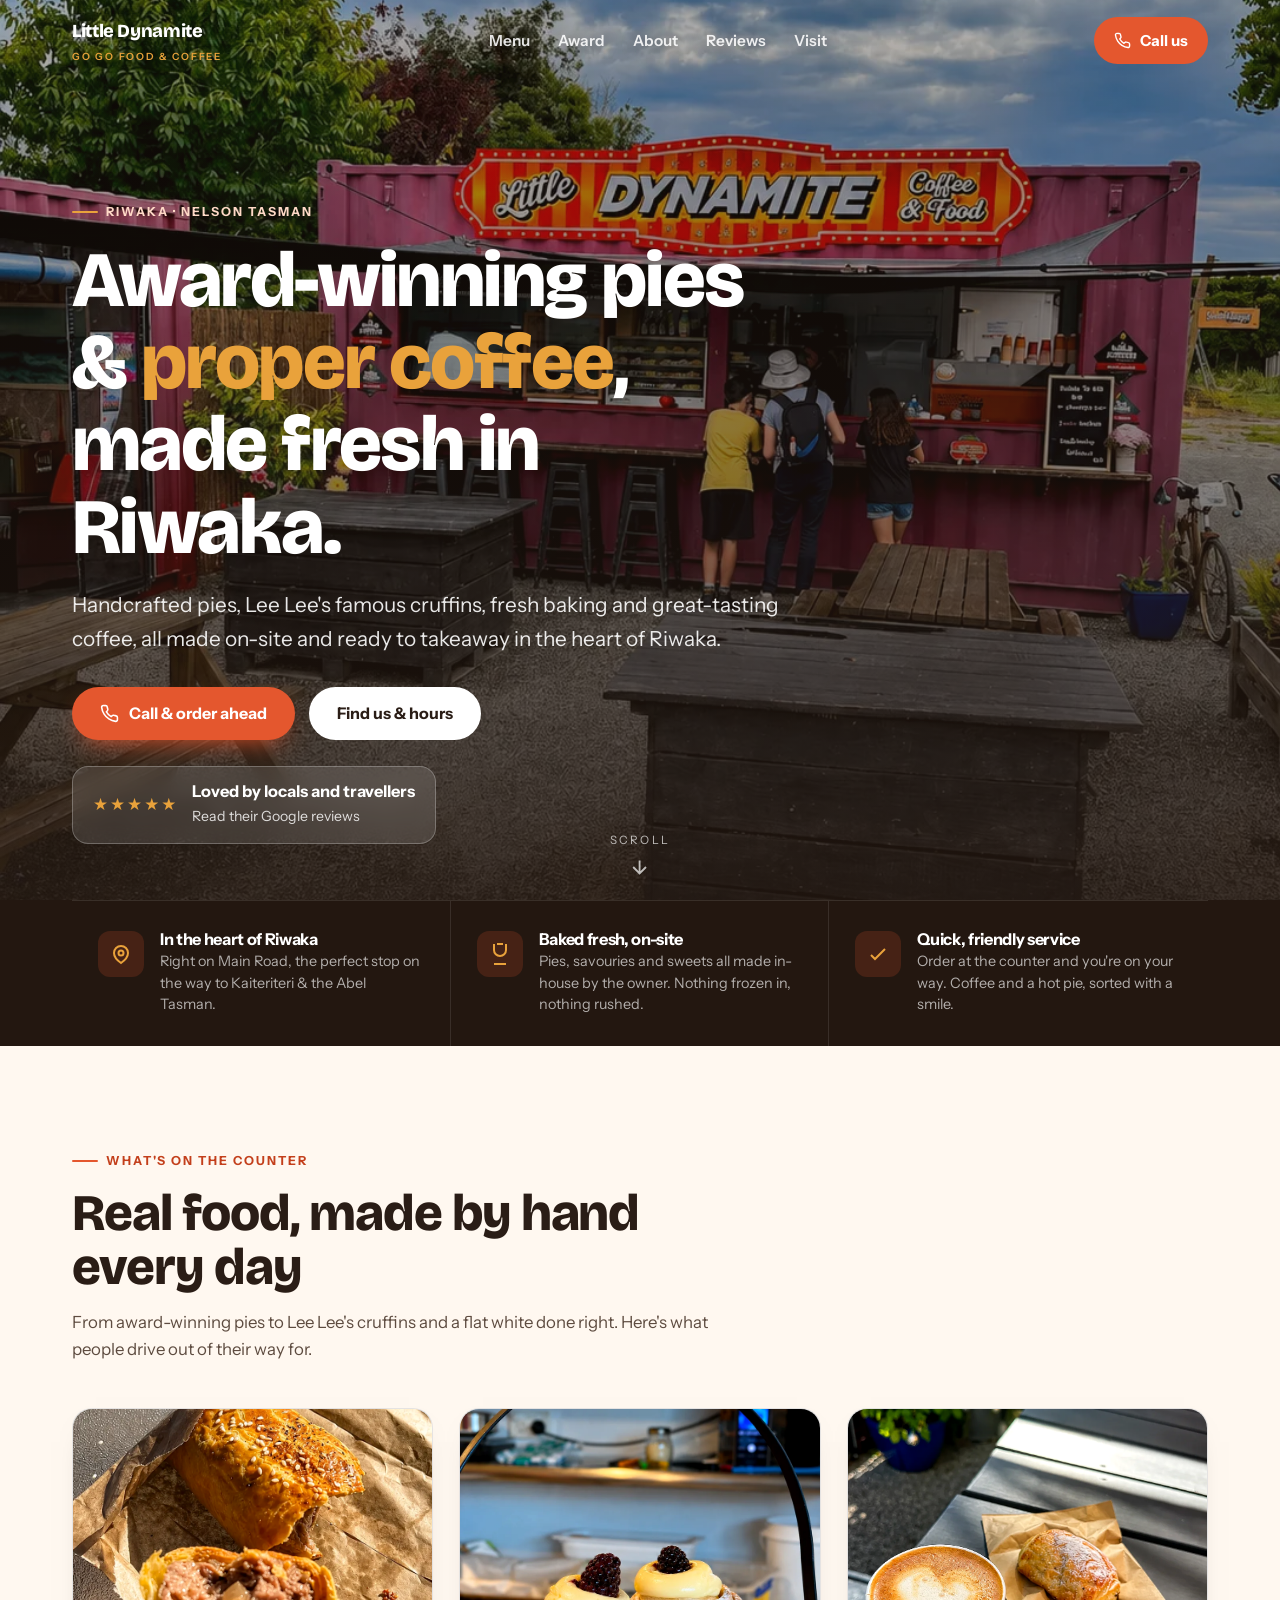
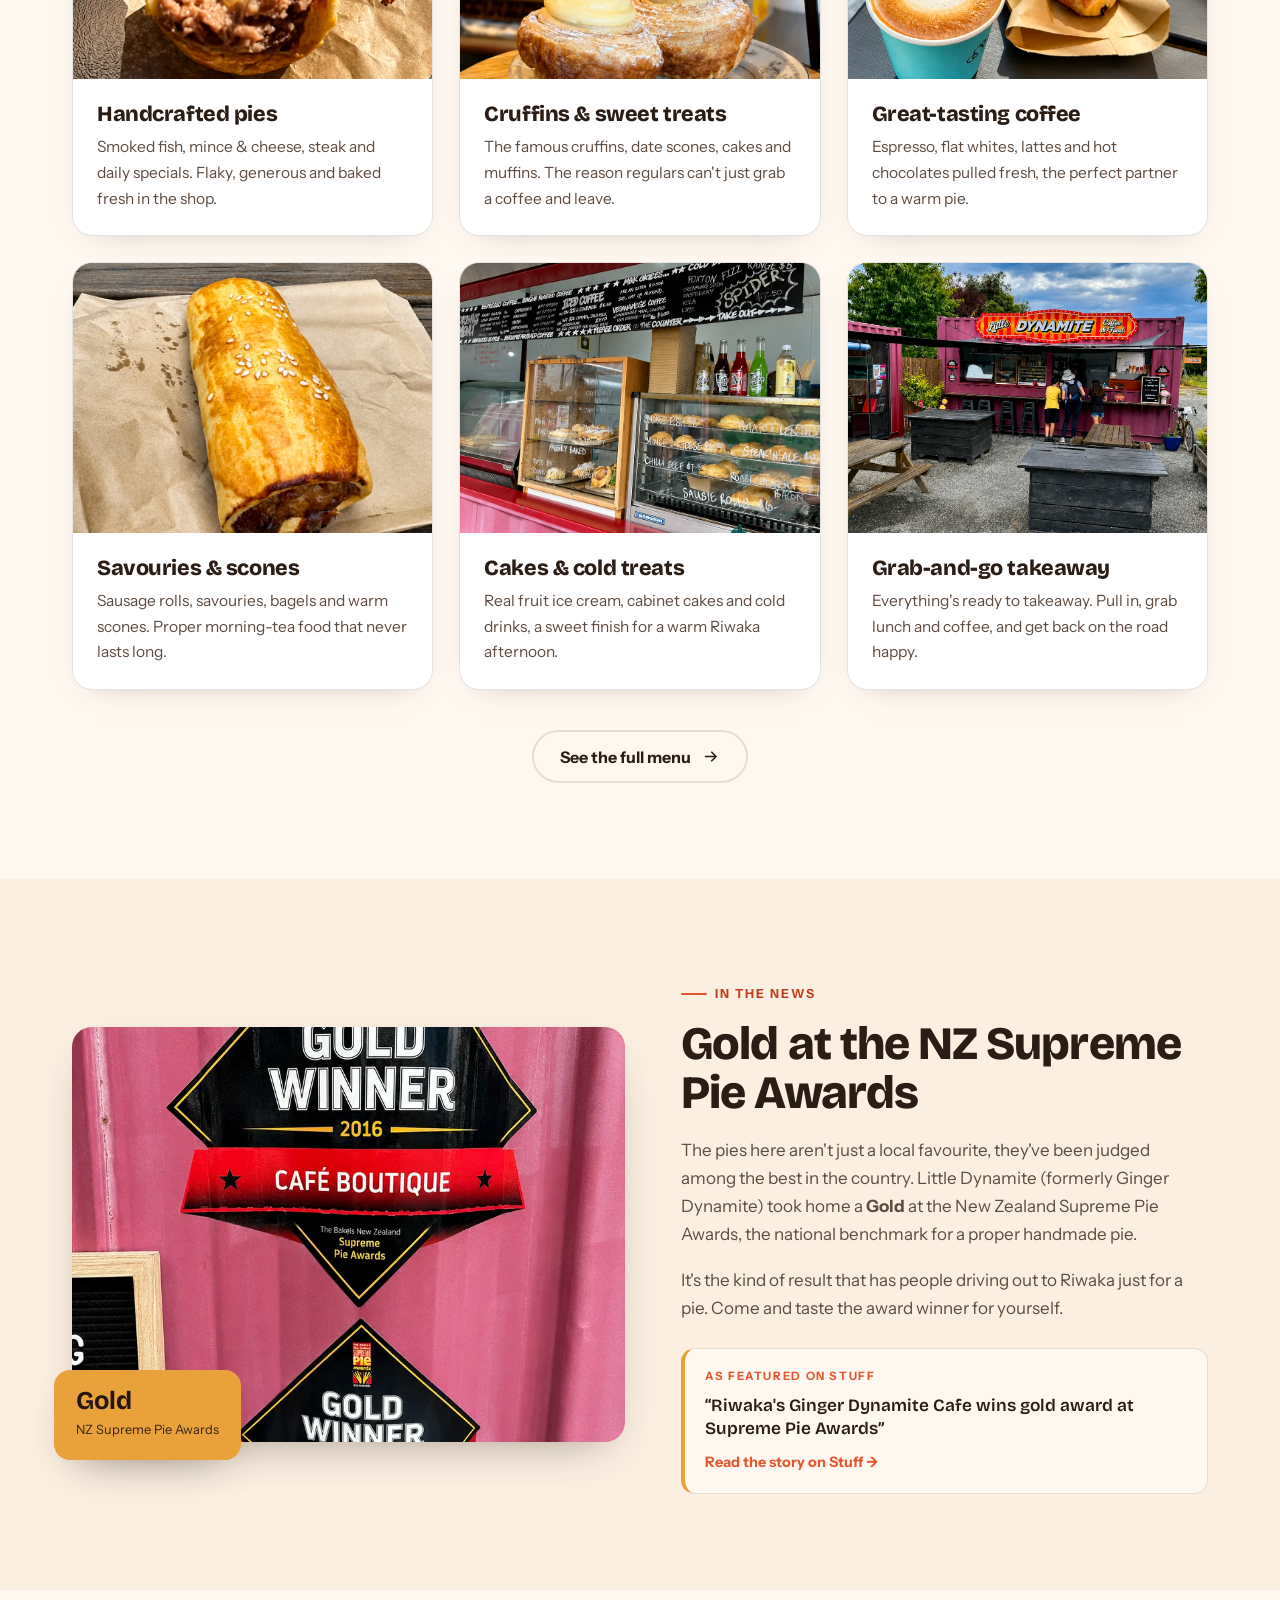
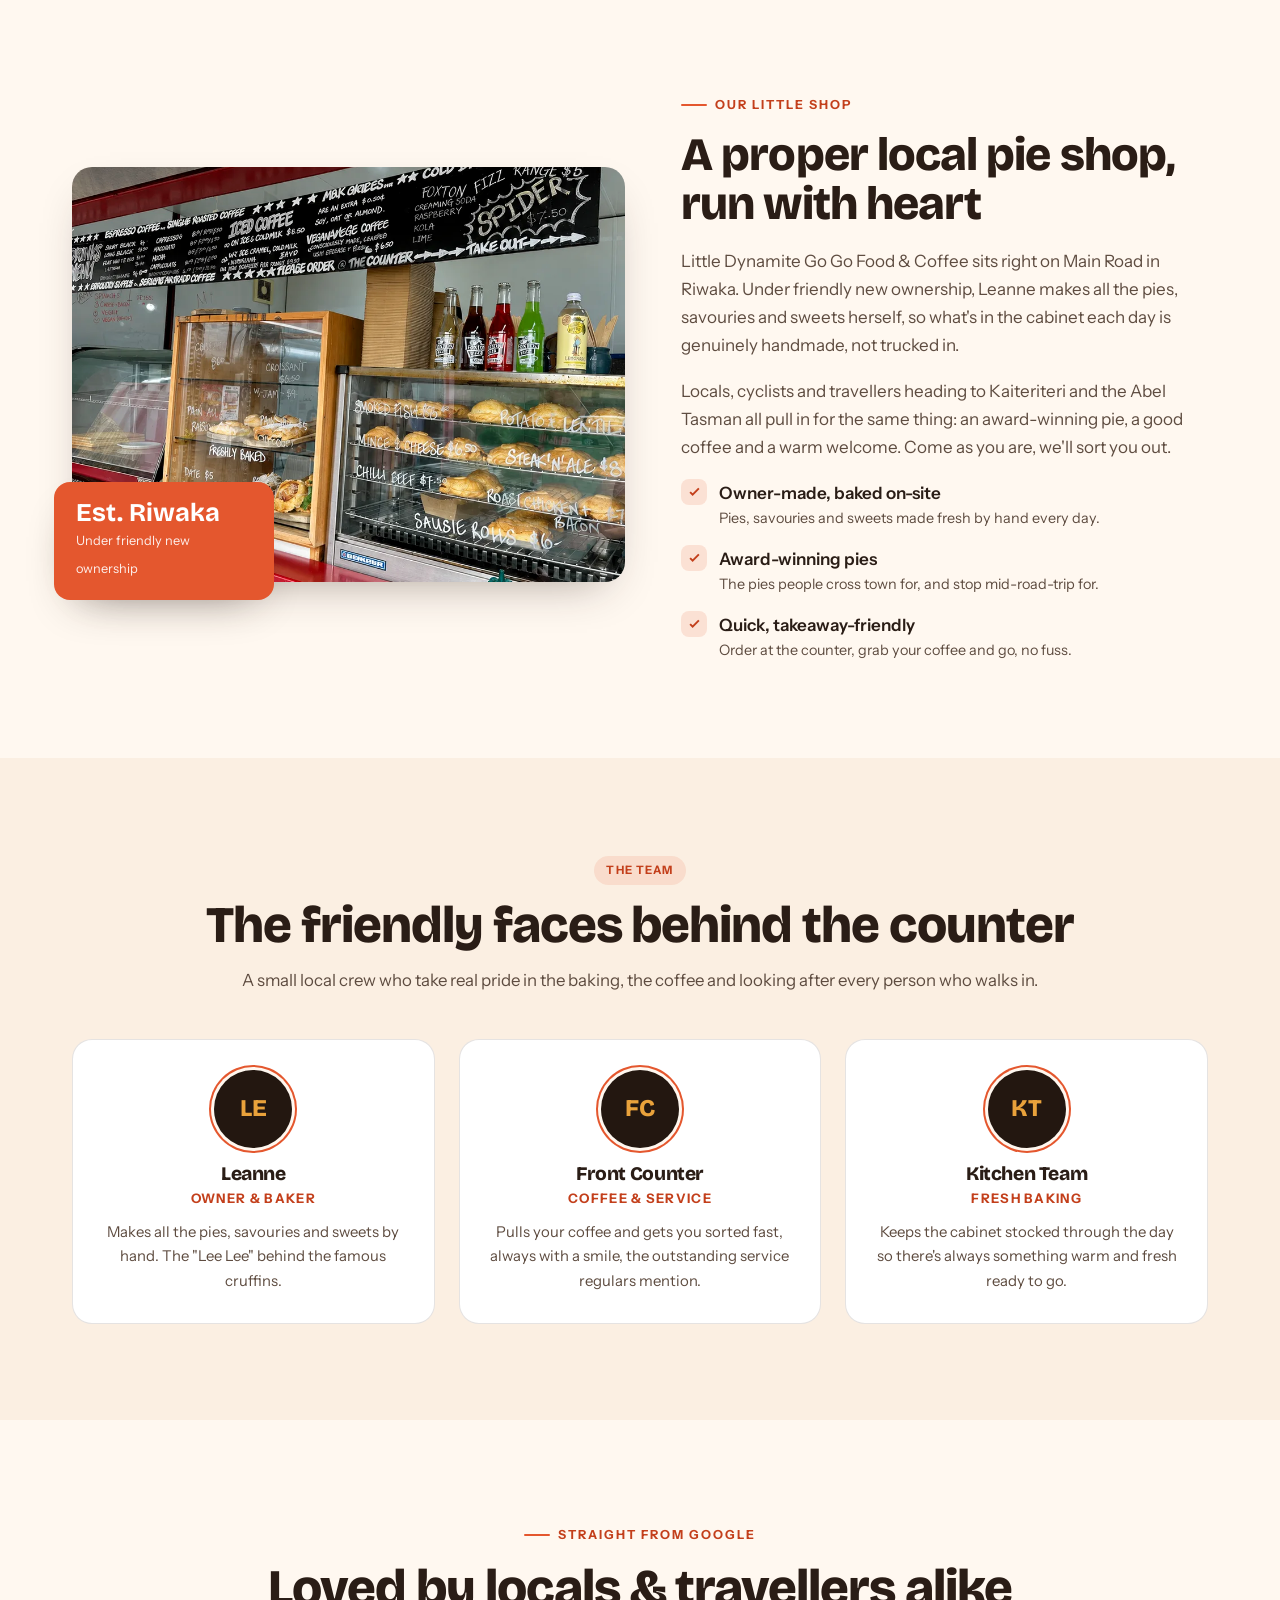
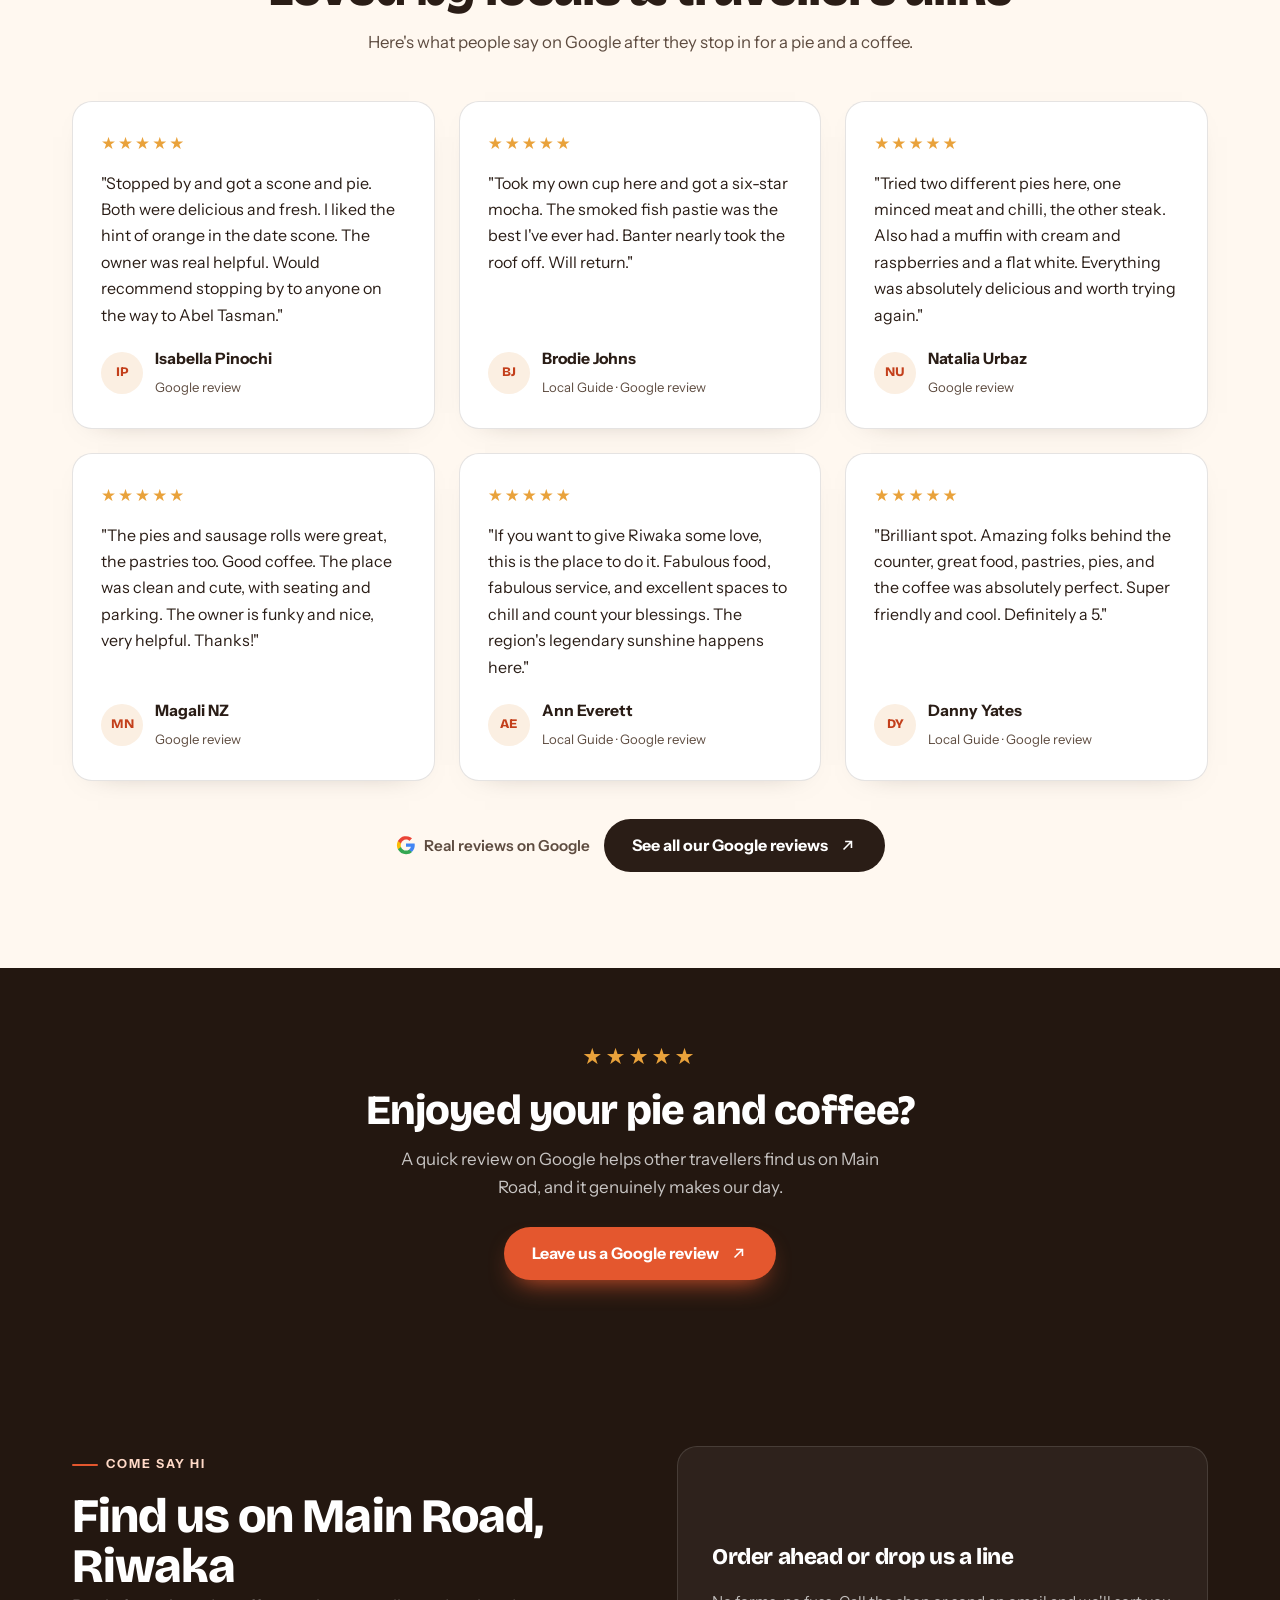
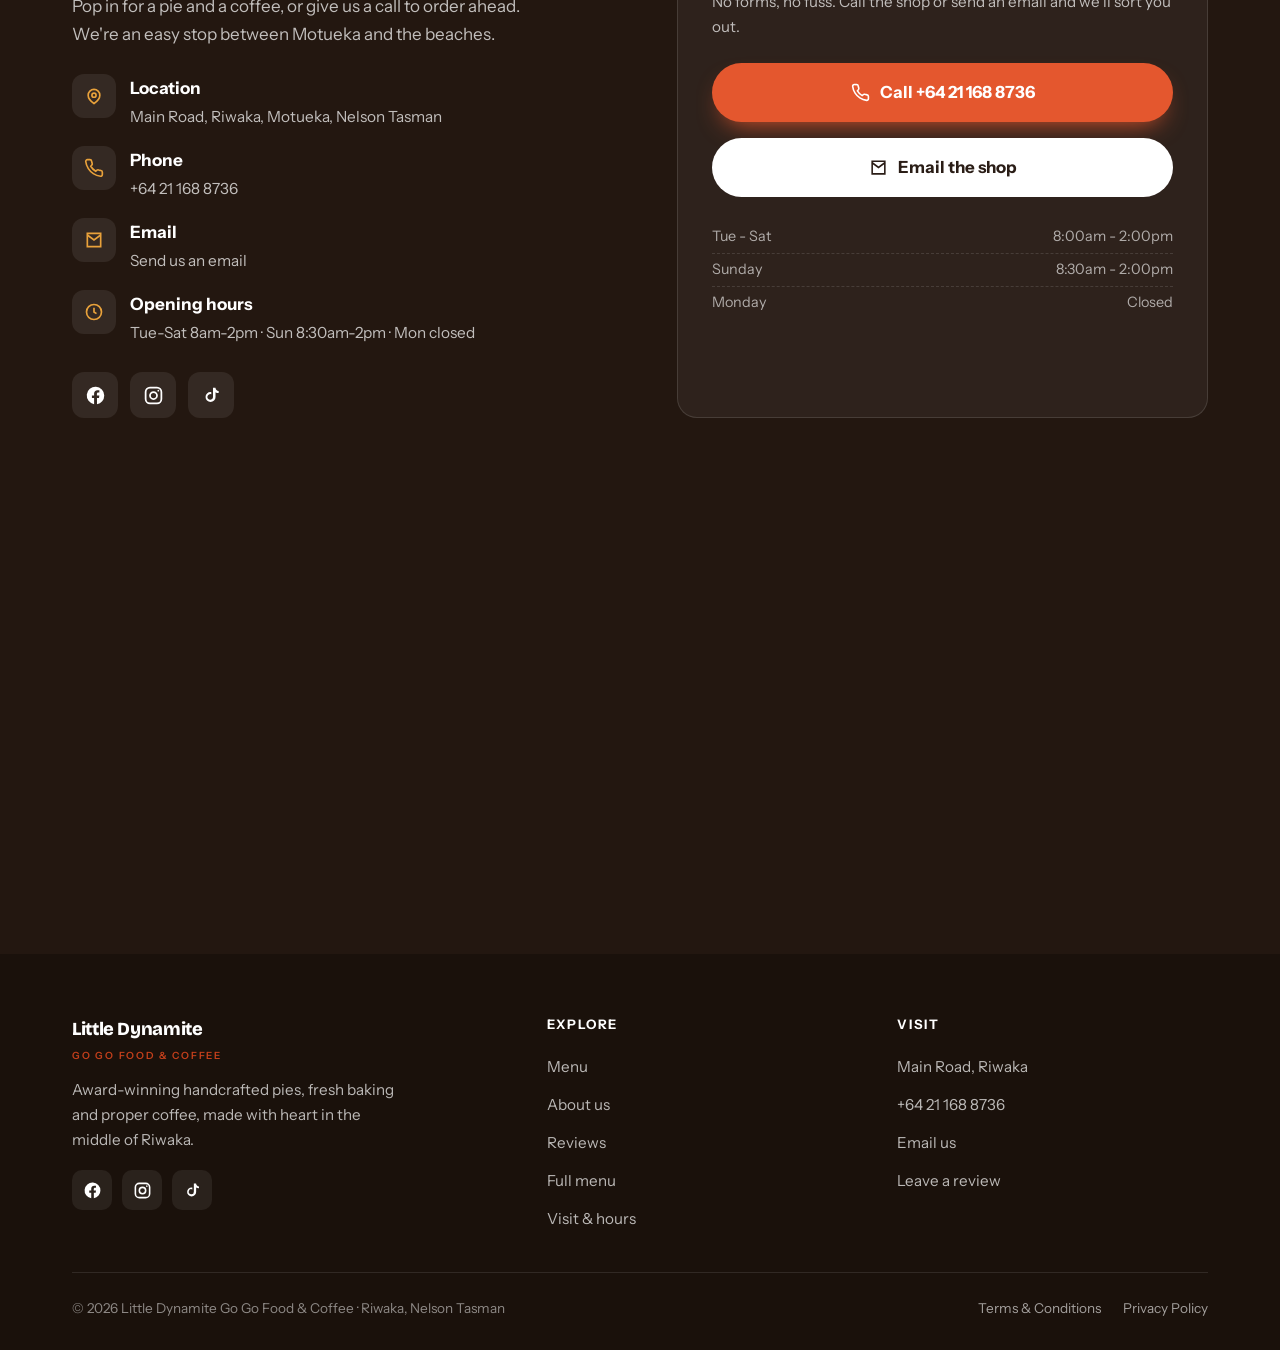
==== commit 947eddf0: "Update demo via Claude Code" ====
--- a/index.html
+++ b/index.html
@@ -62,7 +62,7 @@
     <img class="hero-slide" src="img/coffee.webp" alt="Flat white poured at the counter" width="1800" height="1200" loading="lazy" decoding="async">
   </div>
   <div class="wrap hero-content">
-    <span class="eyebrow hero-eye">Riwaka · Main Road · Nelson Tasman</span>
+    <span class="eyebrow hero-eye">Riwaka · Nelson Tasman</span>
     <h1>Award-winning pies &amp; <span class="hl">proper coffee</span>, made fresh in Riwaka.</h1>
     <p class="lede">Handcrafted pies, Lee Lee's famous cruffins, fresh baking and great-tasting coffee, all made on-site and ready to takeaway in the heart of Riwaka.</p>
     <div class="hero-cta">
@@ -161,7 +161,7 @@
 </section>
 
 <!-- ABOUT -->
-<section class="band band-bone" id="about">
+<section class="band band-cream" id="about">
   <div class="wrap split">
     <div class="about-media reveal">
       <img src="img/cabinet.webp" alt="Baker preparing fresh food by hand in the kitchen">
@@ -185,7 +185,7 @@
 </section>
 
 <!-- CREW -->
-<section class="band band-cream">
+<section class="band band-bone">
   <div class="wrap">
     <div class="sec-head reveal" style="max-width:none;text-align:center;margin-left:auto;margin-right:auto">
       <span class="badge-team">The team</span>
@@ -216,7 +216,7 @@
 </section>
 
 <!-- REVIEWS -->
-<section class="band band-bone" id="reviews">
+<section class="band band-cream" id="reviews">
   <div class="wrap">
     <div class="sec-head reveal" style="text-align:center;max-width:none">
       <span class="eyebrow" style="justify-content:center">Straight from Google</span>
@@ -371,7 +371,7 @@
     </div>
     <div class="foot-bottom">
       <span>© <span id="yr">2026</span> Little Dynamite Go Go Food &amp; Coffee · Riwaka, Nelson Tasman</span>
-      <div class="foot-social" style="gap:20px">
+      <div class="foot-legal">
         <a href="terms.html">Terms &amp; Conditions</a>
         <a href="privacy.html">Privacy Policy</a>
       </div>
--- a/style.css
+++ b/style.css
@@ -71,9 +71,14 @@
 }
 .nav-inner{
   display:flex;align-items:center;justify-content:space-between;gap:18px;
-  padding:16px 0;
+  padding:16px 22px;
 }
 header.nav.scrolled{background:rgba(255,248,240,.92);backdrop-filter:blur(14px);box-shadow:0 1px 0 var(--line)}
+/* over the hero photos the nav sits on dark imagery, so it reads white until it docks */
+header.nav:not(.scrolled) .brand{color:#fff;text-shadow:0 2px 14px rgba(0,0,0,.45)}
+header.nav:not(.scrolled) .brand small{color:var(--gold)}
+header.nav:not(.scrolled) .nav-links a.lnk{color:rgba(255,255,255,.88);text-shadow:0 2px 14px rgba(0,0,0,.45)}
+header.nav:not(.scrolled) .nav-links a.lnk:hover{color:var(--gold)}
 .brand{display:flex;align-items:center;gap:11px;font-family:'Bricolage Grotesque';font-weight:800;font-size:1.15rem;color:var(--ink);letter-spacing:-.02em}
 .brand .spark{
   width:38px;height:38px;border-radius:12px;flex:none;
@@ -103,7 +108,7 @@
 .hero-slide.on{opacity:1}
 .hero::after{content:"";position:absolute;inset:0;z-index:1;
   background:linear-gradient(180deg,rgba(35,23,16,.34) 0%,rgba(35,23,16,.55) 55%,rgba(35,23,16,.86) 100%)}
-.hero-content{position:relative;z-index:2;padding:120px 0 56px;color:#fff;width:100%}
+.hero-content{position:relative;z-index:2;padding:120px 22px 56px;color:#fff;width:100%}
 .hero-eye{color:#ffd9c7}
 .hero-eye::before{background:var(--gold)}
 .hero h1{font-size:clamp(2.5rem,7vw,4.9rem);color:#fff;max-width:15ch;margin-bottom:20px}
@@ -242,7 +247,11 @@
 .foot-bottom{border-top:1px solid rgba(255,255,255,.1);padding-top:24px;display:flex;flex-wrap:wrap;gap:14px;justify-content:space-between;align-items:center;font-size:.85rem;color:rgba(255,255,255,.5)}
 .foot-bottom a{color:rgba(255,255,255,.6)}
 .foot-bottom a:hover{color:var(--gold)}
+.foot-legal{display:flex;flex-wrap:wrap;gap:22px}
+.foot-legal a{color:rgba(255,255,255,.6);font-size:.85rem;transition:.2s}
+.foot-legal a:hover{color:var(--gold)}
 .foot-social{display:flex;gap:10px}
+footer .wrap > .foot-social{margin-bottom:26px}
 .foot-social a{width:40px;height:40px;border-radius:10px;display:grid;place-items:center;background:rgba(255,255,255,.07);color:#fff;transition:.25s}
 .foot-social a:hover{background:var(--accent);transform:translateY(-3px)}
 .foot-social svg{width:19px;height:19px}
@@ -309,12 +318,14 @@
   .mobile-menu a:active{background:var(--bone)}
   .cards,.crew,.reviews-grid,.foot-grid{grid-template-columns:1fr}
   .about-media .corner{left:12px;bottom:-14px}
-  .hero-content{padding:110px 0 48px}
+  .hero-content{padding:110px 22px 48px}
   .hero h1{font-size:clamp(2.2rem,10vw,3rem)}
   .contact-actions{padding:24px}
   .foot-bottom{flex-direction:column;text-align:center;gap:16px}
   .map-sec iframe{height:340px}
   .sec-head{margin-bottom:32px}
+  .scroll-hint{display:none}
+  .rating-badge{width:100%}
 }
 
 /* ---------- award / press ---------- */
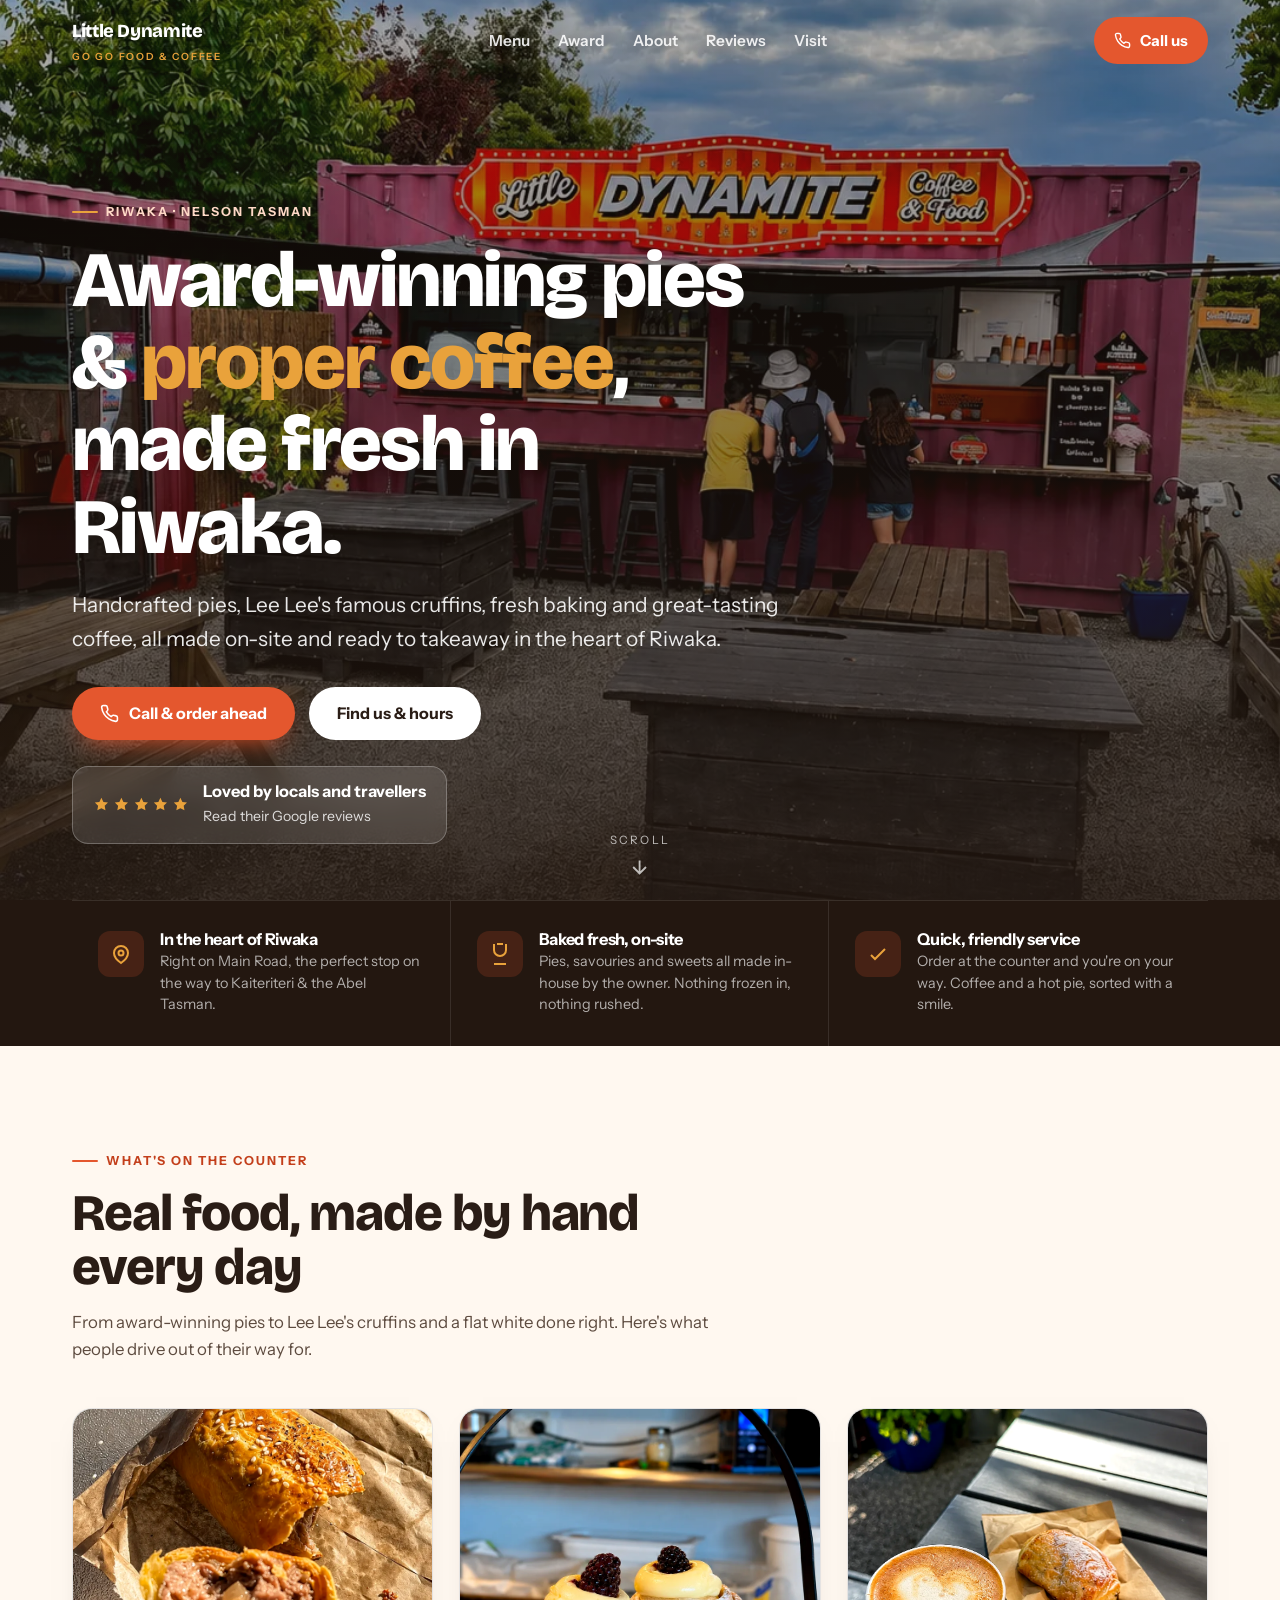
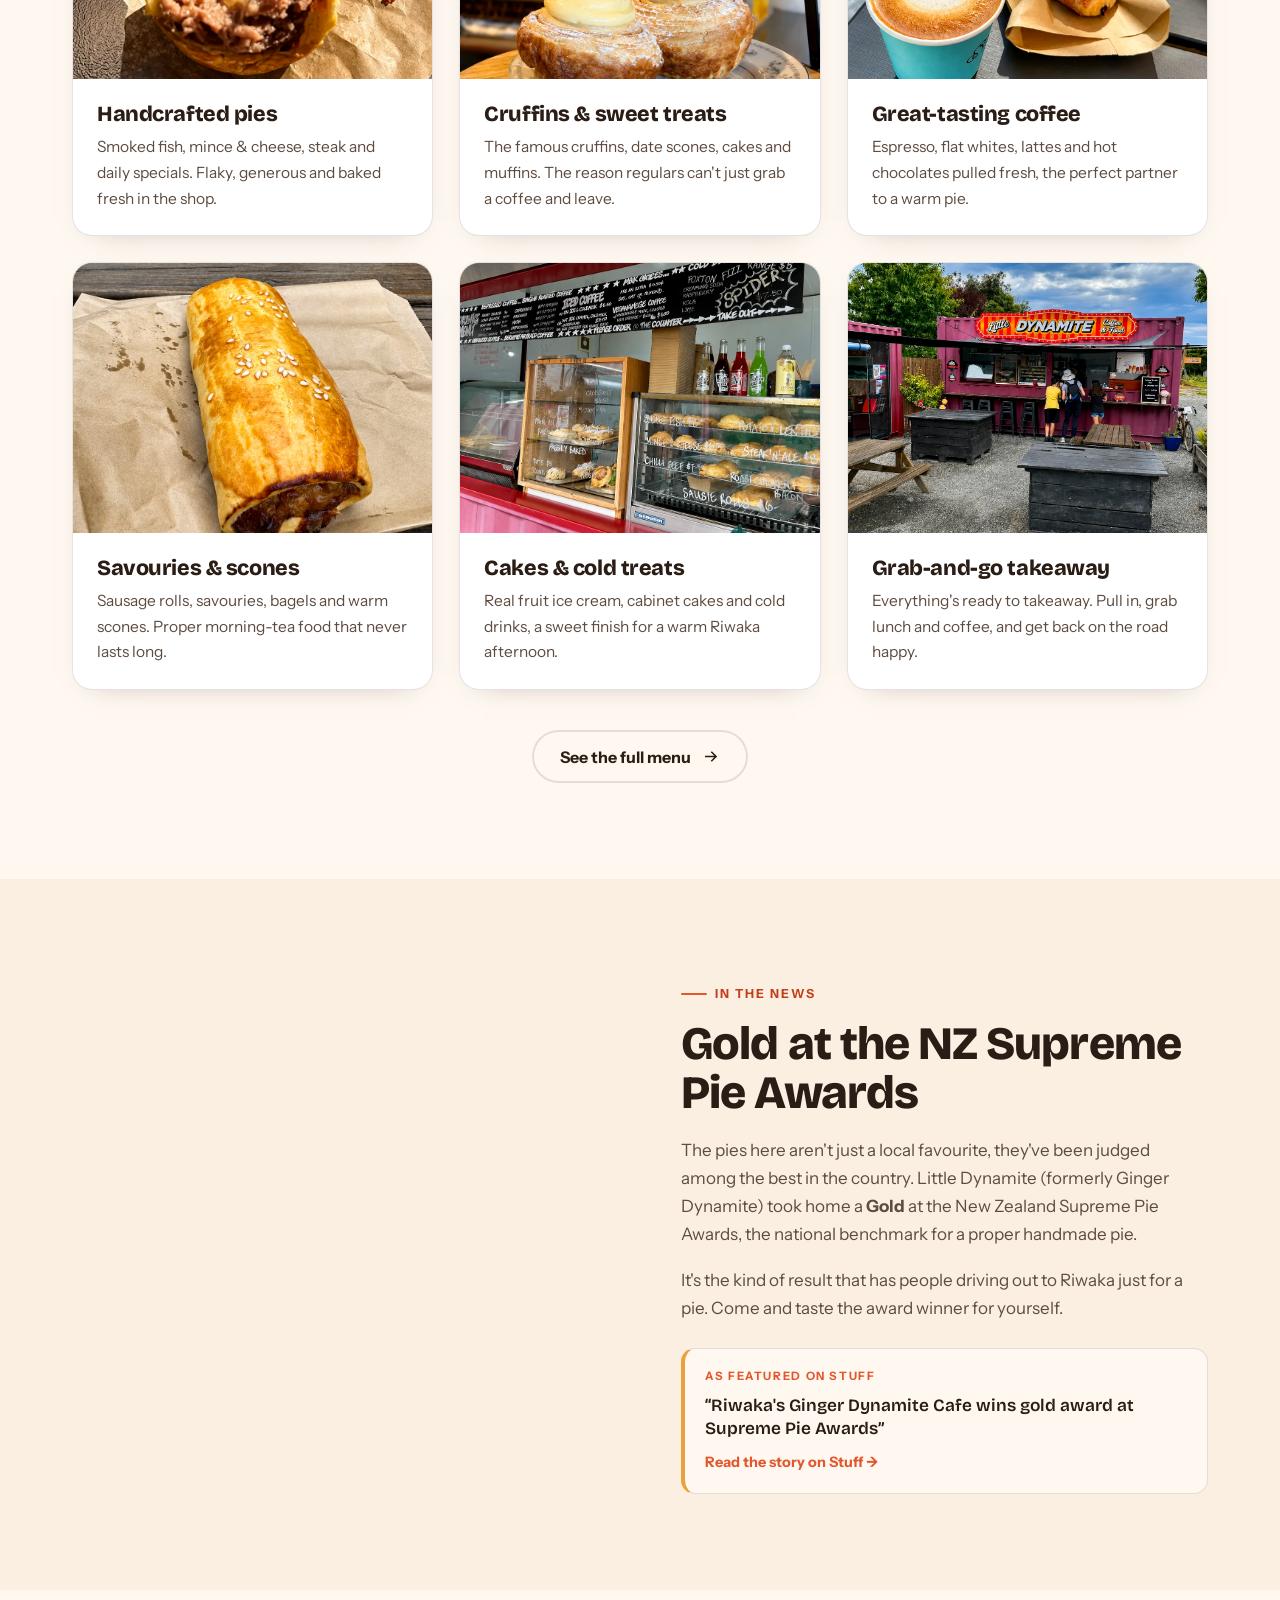
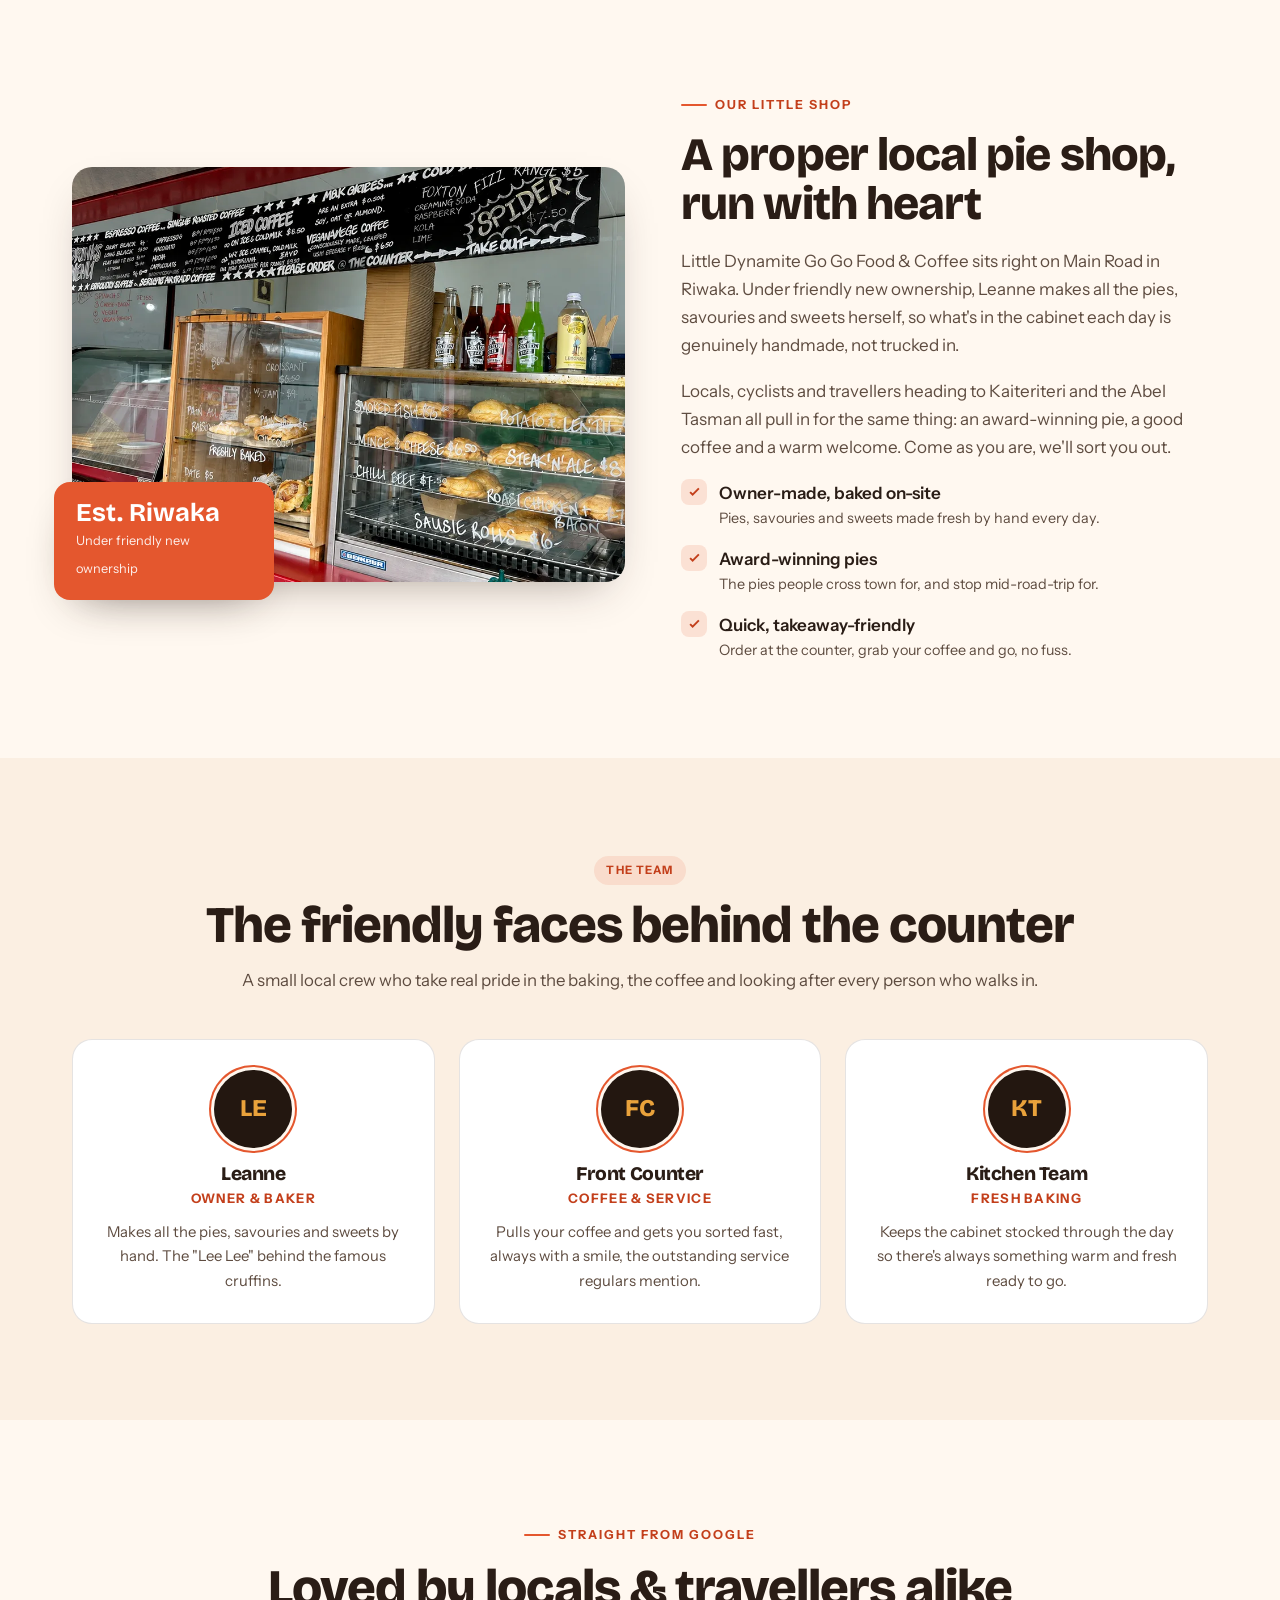
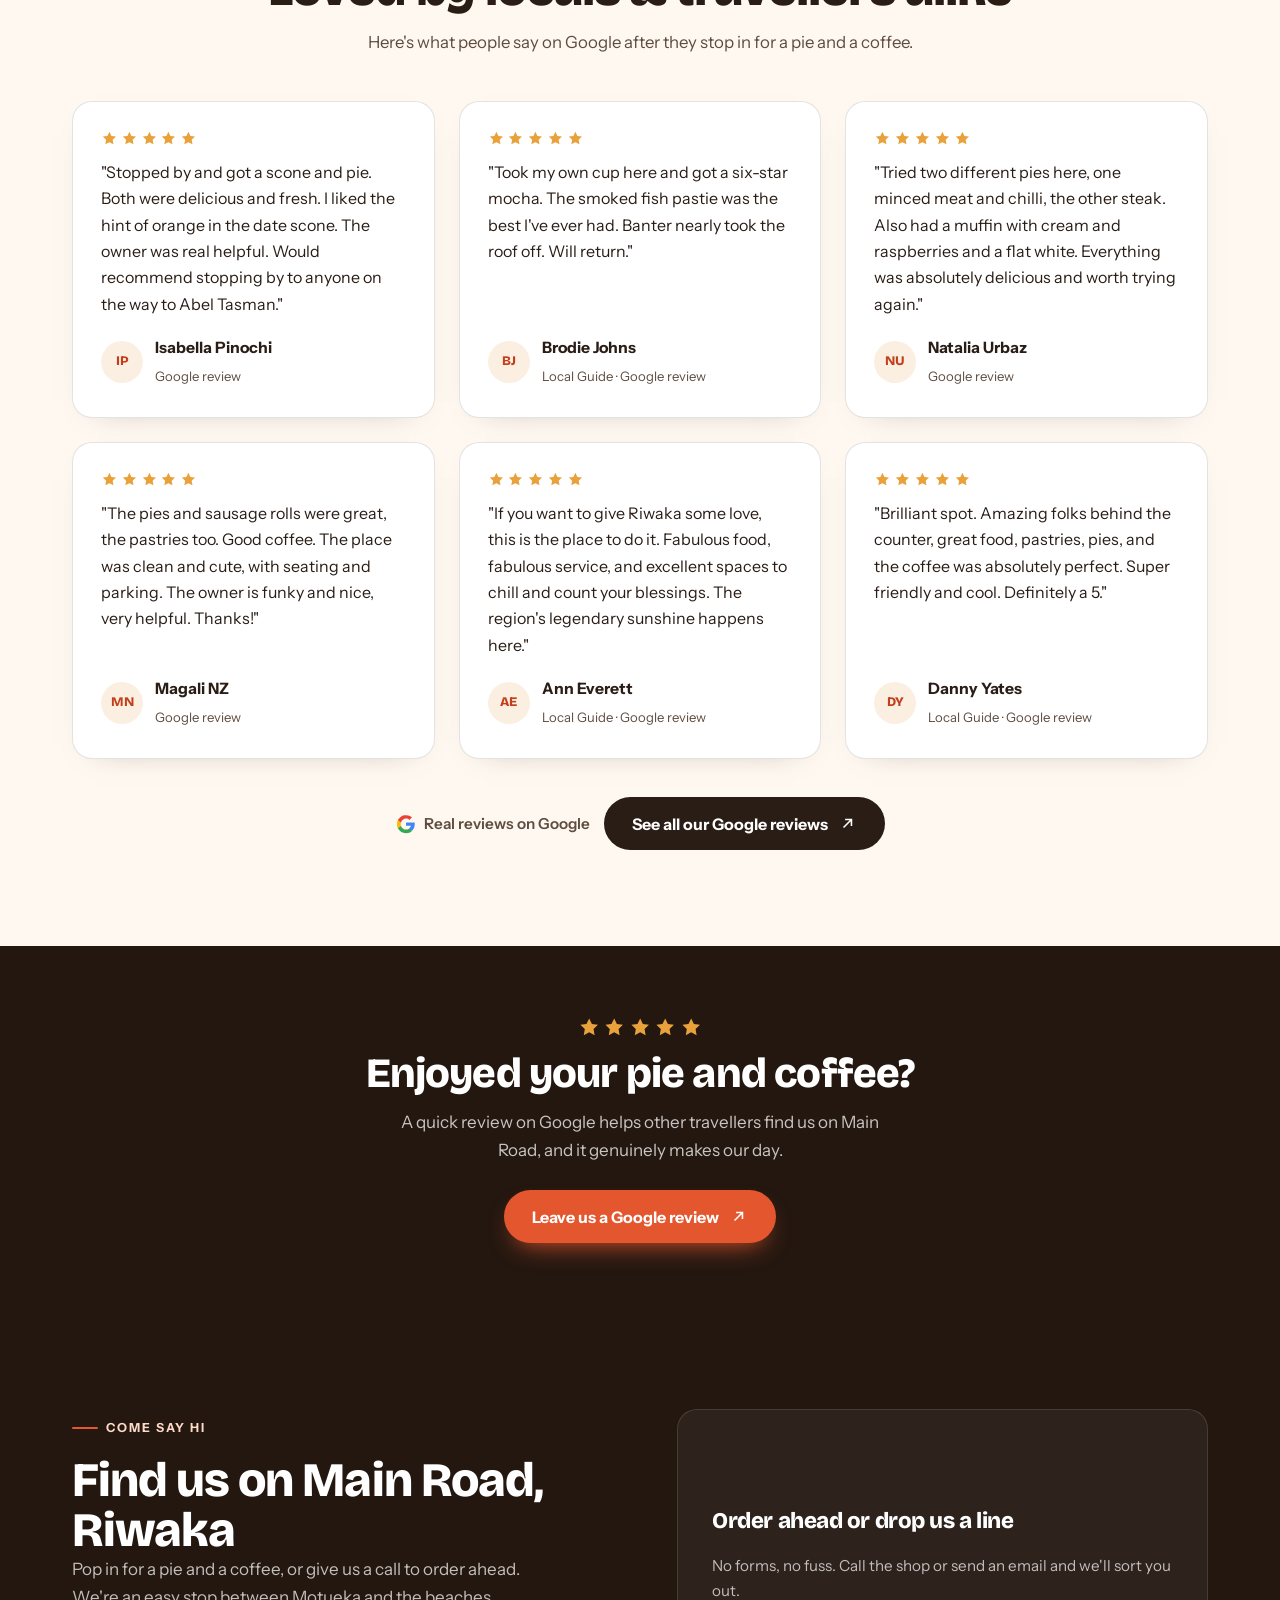
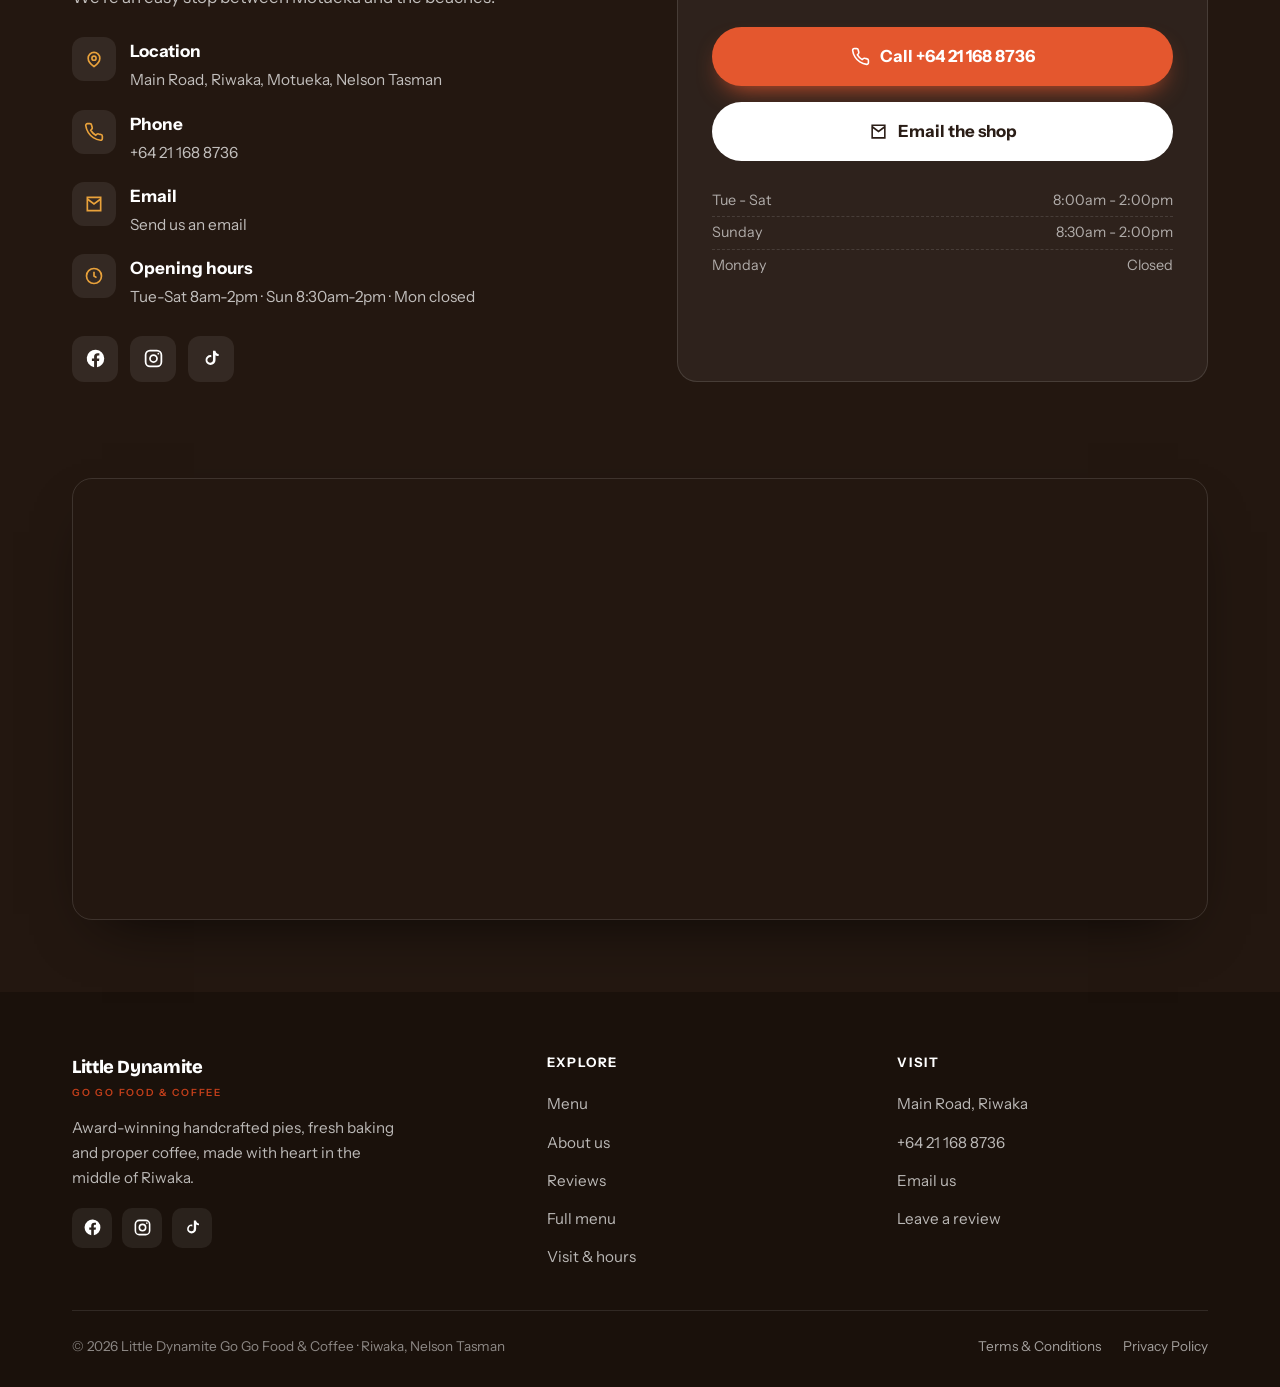
==== commit 1ac45c40: "Update demo via Claude Code" ====
--- a/index.html
+++ b/index.html
@@ -73,7 +73,7 @@
       <a class="btn btn-light" href="#visit">Find us &amp; hours</a>
     </div>
     <a class="rating-badge" href="#reviews">
-      <span class="stars">★★★★★</span>
+      <span class="stars"><svg viewBox="0 0 24 24" fill="currentColor" aria-hidden="true"><path d="M12 2.6l2.9 5.9 6.5.9-4.7 4.6 1.1 6.5-5.8-3-5.8 3 1.1-6.5-4.7-4.6 6.5-.9z"/></svg><svg viewBox="0 0 24 24" fill="currentColor" aria-hidden="true"><path d="M12 2.6l2.9 5.9 6.5.9-4.7 4.6 1.1 6.5-5.8-3-5.8 3 1.1-6.5-4.7-4.6 6.5-.9z"/></svg><svg viewBox="0 0 24 24" fill="currentColor" aria-hidden="true"><path d="M12 2.6l2.9 5.9 6.5.9-4.7 4.6 1.1 6.5-5.8-3-5.8 3 1.1-6.5-4.7-4.6 6.5-.9z"/></svg><svg viewBox="0 0 24 24" fill="currentColor" aria-hidden="true"><path d="M12 2.6l2.9 5.9 6.5.9-4.7 4.6 1.1 6.5-5.8-3-5.8 3 1.1-6.5-4.7-4.6 6.5-.9z"/></svg><svg viewBox="0 0 24 24" fill="currentColor" aria-hidden="true"><path d="M12 2.6l2.9 5.9 6.5.9-4.7 4.6 1.1 6.5-5.8-3-5.8 3 1.1-6.5-4.7-4.6 6.5-.9z"/></svg></span>
       <div><b>Loved by locals and travellers</b><span>Read their Google reviews</span></div>
     </a>
   </div>
@@ -225,32 +225,32 @@
     </div>
     <div class="reviews-grid">
       <article class="review reveal">
-        <div class="stars">★★★★★</div>
+        <div class="stars"><svg viewBox="0 0 24 24" fill="currentColor" aria-hidden="true"><path d="M12 2.6l2.9 5.9 6.5.9-4.7 4.6 1.1 6.5-5.8-3-5.8 3 1.1-6.5-4.7-4.6 6.5-.9z"/></svg><svg viewBox="0 0 24 24" fill="currentColor" aria-hidden="true"><path d="M12 2.6l2.9 5.9 6.5.9-4.7 4.6 1.1 6.5-5.8-3-5.8 3 1.1-6.5-4.7-4.6 6.5-.9z"/></svg><svg viewBox="0 0 24 24" fill="currentColor" aria-hidden="true"><path d="M12 2.6l2.9 5.9 6.5.9-4.7 4.6 1.1 6.5-5.8-3-5.8 3 1.1-6.5-4.7-4.6 6.5-.9z"/></svg><svg viewBox="0 0 24 24" fill="currentColor" aria-hidden="true"><path d="M12 2.6l2.9 5.9 6.5.9-4.7 4.6 1.1 6.5-5.8-3-5.8 3 1.1-6.5-4.7-4.6 6.5-.9z"/></svg><svg viewBox="0 0 24 24" fill="currentColor" aria-hidden="true"><path d="M12 2.6l2.9 5.9 6.5.9-4.7 4.6 1.1 6.5-5.8-3-5.8 3 1.1-6.5-4.7-4.6 6.5-.9z"/></svg></div>
         <p>"Stopped by and got a scone and pie. Both were delicious and fresh. I liked the hint of orange in the date scone. The owner was real helpful. Would recommend stopping by to anyone on the way to Abel Tasman."</p>
         <div class="who"><span class="ini">IP</span><div><b>Isabella Pinochi</b><span>Google review</span></div></div>
       </article>
       <article class="review reveal">
-        <div class="stars">★★★★★</div>
+        <div class="stars"><svg viewBox="0 0 24 24" fill="currentColor" aria-hidden="true"><path d="M12 2.6l2.9 5.9 6.5.9-4.7 4.6 1.1 6.5-5.8-3-5.8 3 1.1-6.5-4.7-4.6 6.5-.9z"/></svg><svg viewBox="0 0 24 24" fill="currentColor" aria-hidden="true"><path d="M12 2.6l2.9 5.9 6.5.9-4.7 4.6 1.1 6.5-5.8-3-5.8 3 1.1-6.5-4.7-4.6 6.5-.9z"/></svg><svg viewBox="0 0 24 24" fill="currentColor" aria-hidden="true"><path d="M12 2.6l2.9 5.9 6.5.9-4.7 4.6 1.1 6.5-5.8-3-5.8 3 1.1-6.5-4.7-4.6 6.5-.9z"/></svg><svg viewBox="0 0 24 24" fill="currentColor" aria-hidden="true"><path d="M12 2.6l2.9 5.9 6.5.9-4.7 4.6 1.1 6.5-5.8-3-5.8 3 1.1-6.5-4.7-4.6 6.5-.9z"/></svg><svg viewBox="0 0 24 24" fill="currentColor" aria-hidden="true"><path d="M12 2.6l2.9 5.9 6.5.9-4.7 4.6 1.1 6.5-5.8-3-5.8 3 1.1-6.5-4.7-4.6 6.5-.9z"/></svg></div>
         <p>"Took my own cup here and got a six-star mocha. The smoked fish pastie was the best I've ever had. Banter nearly took the roof off. Will return."</p>
         <div class="who"><span class="ini">BJ</span><div><b>Brodie Johns</b><span>Local Guide &middot; Google review</span></div></div>
       </article>
       <article class="review reveal">
-        <div class="stars">★★★★★</div>
+        <div class="stars"><svg viewBox="0 0 24 24" fill="currentColor" aria-hidden="true"><path d="M12 2.6l2.9 5.9 6.5.9-4.7 4.6 1.1 6.5-5.8-3-5.8 3 1.1-6.5-4.7-4.6 6.5-.9z"/></svg><svg viewBox="0 0 24 24" fill="currentColor" aria-hidden="true"><path d="M12 2.6l2.9 5.9 6.5.9-4.7 4.6 1.1 6.5-5.8-3-5.8 3 1.1-6.5-4.7-4.6 6.5-.9z"/></svg><svg viewBox="0 0 24 24" fill="currentColor" aria-hidden="true"><path d="M12 2.6l2.9 5.9 6.5.9-4.7 4.6 1.1 6.5-5.8-3-5.8 3 1.1-6.5-4.7-4.6 6.5-.9z"/></svg><svg viewBox="0 0 24 24" fill="currentColor" aria-hidden="true"><path d="M12 2.6l2.9 5.9 6.5.9-4.7 4.6 1.1 6.5-5.8-3-5.8 3 1.1-6.5-4.7-4.6 6.5-.9z"/></svg><svg viewBox="0 0 24 24" fill="currentColor" aria-hidden="true"><path d="M12 2.6l2.9 5.9 6.5.9-4.7 4.6 1.1 6.5-5.8-3-5.8 3 1.1-6.5-4.7-4.6 6.5-.9z"/></svg></div>
         <p>"Tried two different pies here, one minced meat and chilli, the other steak. Also had a muffin with cream and raspberries and a flat white. Everything was absolutely delicious and worth trying again."</p>
         <div class="who"><span class="ini">NU</span><div><b>Natalia Urbaz</b><span>Google review</span></div></div>
       </article>
       <article class="review reveal">
-        <div class="stars">★★★★★</div>
+        <div class="stars"><svg viewBox="0 0 24 24" fill="currentColor" aria-hidden="true"><path d="M12 2.6l2.9 5.9 6.5.9-4.7 4.6 1.1 6.5-5.8-3-5.8 3 1.1-6.5-4.7-4.6 6.5-.9z"/></svg><svg viewBox="0 0 24 24" fill="currentColor" aria-hidden="true"><path d="M12 2.6l2.9 5.9 6.5.9-4.7 4.6 1.1 6.5-5.8-3-5.8 3 1.1-6.5-4.7-4.6 6.5-.9z"/></svg><svg viewBox="0 0 24 24" fill="currentColor" aria-hidden="true"><path d="M12 2.6l2.9 5.9 6.5.9-4.7 4.6 1.1 6.5-5.8-3-5.8 3 1.1-6.5-4.7-4.6 6.5-.9z"/></svg><svg viewBox="0 0 24 24" fill="currentColor" aria-hidden="true"><path d="M12 2.6l2.9 5.9 6.5.9-4.7 4.6 1.1 6.5-5.8-3-5.8 3 1.1-6.5-4.7-4.6 6.5-.9z"/></svg><svg viewBox="0 0 24 24" fill="currentColor" aria-hidden="true"><path d="M12 2.6l2.9 5.9 6.5.9-4.7 4.6 1.1 6.5-5.8-3-5.8 3 1.1-6.5-4.7-4.6 6.5-.9z"/></svg></div>
         <p>"The pies and sausage rolls were great, the pastries too. Good coffee. The place was clean and cute, with seating and parking. The owner is funky and nice, very helpful. Thanks!"</p>
         <div class="who"><span class="ini">MN</span><div><b>Magali NZ</b><span>Google review</span></div></div>
       </article>
       <article class="review reveal">
-        <div class="stars">★★★★★</div>
+        <div class="stars"><svg viewBox="0 0 24 24" fill="currentColor" aria-hidden="true"><path d="M12 2.6l2.9 5.9 6.5.9-4.7 4.6 1.1 6.5-5.8-3-5.8 3 1.1-6.5-4.7-4.6 6.5-.9z"/></svg><svg viewBox="0 0 24 24" fill="currentColor" aria-hidden="true"><path d="M12 2.6l2.9 5.9 6.5.9-4.7 4.6 1.1 6.5-5.8-3-5.8 3 1.1-6.5-4.7-4.6 6.5-.9z"/></svg><svg viewBox="0 0 24 24" fill="currentColor" aria-hidden="true"><path d="M12 2.6l2.9 5.9 6.5.9-4.7 4.6 1.1 6.5-5.8-3-5.8 3 1.1-6.5-4.7-4.6 6.5-.9z"/></svg><svg viewBox="0 0 24 24" fill="currentColor" aria-hidden="true"><path d="M12 2.6l2.9 5.9 6.5.9-4.7 4.6 1.1 6.5-5.8-3-5.8 3 1.1-6.5-4.7-4.6 6.5-.9z"/></svg><svg viewBox="0 0 24 24" fill="currentColor" aria-hidden="true"><path d="M12 2.6l2.9 5.9 6.5.9-4.7 4.6 1.1 6.5-5.8-3-5.8 3 1.1-6.5-4.7-4.6 6.5-.9z"/></svg></div>
         <p>"If you want to give Riwaka some love, this is the place to do it. Fabulous food, fabulous service, and excellent spaces to chill and count your blessings. The region's legendary sunshine happens here."</p>
         <div class="who"><span class="ini">AE</span><div><b>Ann Everett</b><span>Local Guide &middot; Google review</span></div></div>
       </article>
       <article class="review reveal">
-        <div class="stars">★★★★★</div>
+        <div class="stars"><svg viewBox="0 0 24 24" fill="currentColor" aria-hidden="true"><path d="M12 2.6l2.9 5.9 6.5.9-4.7 4.6 1.1 6.5-5.8-3-5.8 3 1.1-6.5-4.7-4.6 6.5-.9z"/></svg><svg viewBox="0 0 24 24" fill="currentColor" aria-hidden="true"><path d="M12 2.6l2.9 5.9 6.5.9-4.7 4.6 1.1 6.5-5.8-3-5.8 3 1.1-6.5-4.7-4.6 6.5-.9z"/></svg><svg viewBox="0 0 24 24" fill="currentColor" aria-hidden="true"><path d="M12 2.6l2.9 5.9 6.5.9-4.7 4.6 1.1 6.5-5.8-3-5.8 3 1.1-6.5-4.7-4.6 6.5-.9z"/></svg><svg viewBox="0 0 24 24" fill="currentColor" aria-hidden="true"><path d="M12 2.6l2.9 5.9 6.5.9-4.7 4.6 1.1 6.5-5.8-3-5.8 3 1.1-6.5-4.7-4.6 6.5-.9z"/></svg><svg viewBox="0 0 24 24" fill="currentColor" aria-hidden="true"><path d="M12 2.6l2.9 5.9 6.5.9-4.7 4.6 1.1 6.5-5.8-3-5.8 3 1.1-6.5-4.7-4.6 6.5-.9z"/></svg></div>
         <p>"Brilliant spot. Amazing folks behind the counter, great food, pastries, pies, and the coffee was absolutely perfect. Super friendly and cool. Definitely a 5."</p>
         <div class="who"><span class="ini">DY</span><div><b>Danny Yates</b><span>Local Guide &middot; Google review</span></div></div>
       </article>
@@ -269,7 +269,7 @@
 <!-- REVIEW BANNER -->
 <section class="review-banner">
   <div class="wrap">
-    <div class="stars">★★★★★</div>
+    <div class="stars"><svg viewBox="0 0 24 24" fill="currentColor" aria-hidden="true"><path d="M12 2.6l2.9 5.9 6.5.9-4.7 4.6 1.1 6.5-5.8-3-5.8 3 1.1-6.5-4.7-4.6 6.5-.9z"/></svg><svg viewBox="0 0 24 24" fill="currentColor" aria-hidden="true"><path d="M12 2.6l2.9 5.9 6.5.9-4.7 4.6 1.1 6.5-5.8-3-5.8 3 1.1-6.5-4.7-4.6 6.5-.9z"/></svg><svg viewBox="0 0 24 24" fill="currentColor" aria-hidden="true"><path d="M12 2.6l2.9 5.9 6.5.9-4.7 4.6 1.1 6.5-5.8-3-5.8 3 1.1-6.5-4.7-4.6 6.5-.9z"/></svg><svg viewBox="0 0 24 24" fill="currentColor" aria-hidden="true"><path d="M12 2.6l2.9 5.9 6.5.9-4.7 4.6 1.1 6.5-5.8-3-5.8 3 1.1-6.5-4.7-4.6 6.5-.9z"/></svg><svg viewBox="0 0 24 24" fill="currentColor" aria-hidden="true"><path d="M12 2.6l2.9 5.9 6.5.9-4.7 4.6 1.1 6.5-5.8-3-5.8 3 1.1-6.5-4.7-4.6 6.5-.9z"/></svg></div>
     <h2>Enjoyed your pie and coffee?</h2>
     <p>A quick review on Google helps other travellers find us on Main Road, and it genuinely makes our day.</p>
     <a class="btn btn-primary" href="https://www.google.com/maps/search/?api=1&query=Little+Dynamite+Go+Go+Food+%26+Coffee+Riwaka" target="_blank" rel="noopener">Leave us a Google review
@@ -330,8 +330,10 @@
 
 <!-- MAP -->
 <section class="map-sec">
-  <iframe title="Map to Little Dynamite Go Go Food & Coffee, Riwaka" loading="lazy" referrerpolicy="no-referrer-when-downgrade"
-    src="https://www.google.com/maps?q=Little%20Dynamite%20Go%20Go%20Food%20%26%20Coffee%20Main%20Road%20Riwaka&output=embed"></iframe>
+  <div class="wrap"><div class="map-frame">
+    <iframe title="Map to Little Dynamite Go Go Food &amp; Coffee, Riwaka" loading="lazy" referrerpolicy="no-referrer-when-downgrade"
+      src="https://www.google.com/maps?q=Little%20Dynamite%20Go%20Go%20Food%20%26%20Coffee%20Main%20Road%20Riwaka&output=embed"></iframe>
+  </div></div>
 </section>
 
 <!-- FOOTER -->
--- a/style.css
+++ b/style.css
@@ -31,6 +31,9 @@
   -webkit-font-smoothing:antialiased;
 }
 img{image-orientation:from-image;max-width:100%;display:block}
+/* star ratings are inline SVG (never emoji), sized by the font-size of their context */
+.stars{display:inline-flex;align-items:center;gap:3px;line-height:1;color:var(--gold)}
+.stars svg{width:1em;height:1em;flex:none}
 h1,h2,h3,h4{font-family:'Bricolage Grotesque',serif;line-height:1.05;font-weight:800;letter-spacing:-.02em}
 a{color:inherit;text-decoration:none}
 .wrap{width:100%;max-width:var(--maxw);margin:0 auto;padding:0 22px}
@@ -232,7 +235,8 @@
 .hours-mini div:last-child{border:none}
 
 /* MAP */
-.map-sec{padding:0;background:var(--dark)}
+.map-sec{padding:0 0 72px;background:var(--dark)}
+.map-frame{border-radius:var(--radius);overflow:hidden;border:1px solid rgba(255,255,255,.12);box-shadow:0 24px 60px -30px rgba(0,0,0,.8)}
 .map-sec iframe{width:100%;height:440px;border:0;display:block;filter:grayscale(.1) contrast(1.02)}
 
 /* FOOTER */
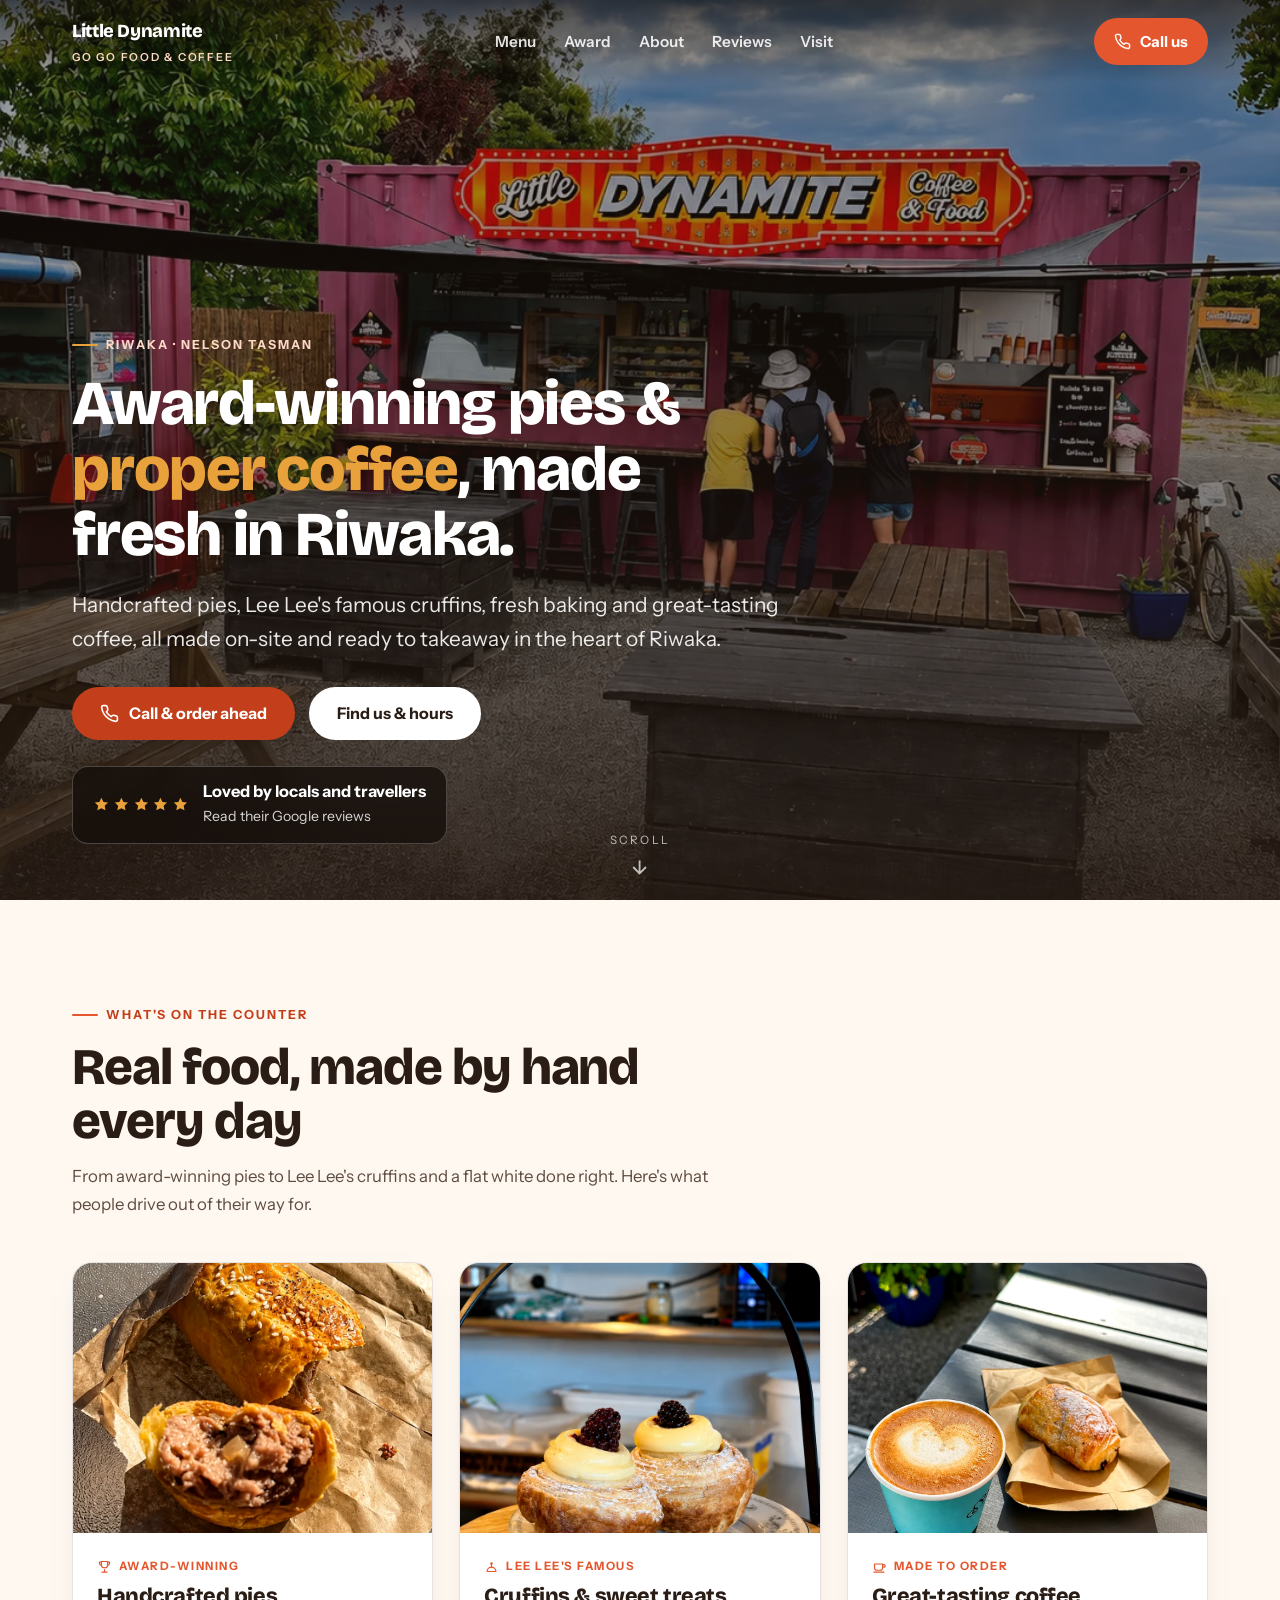
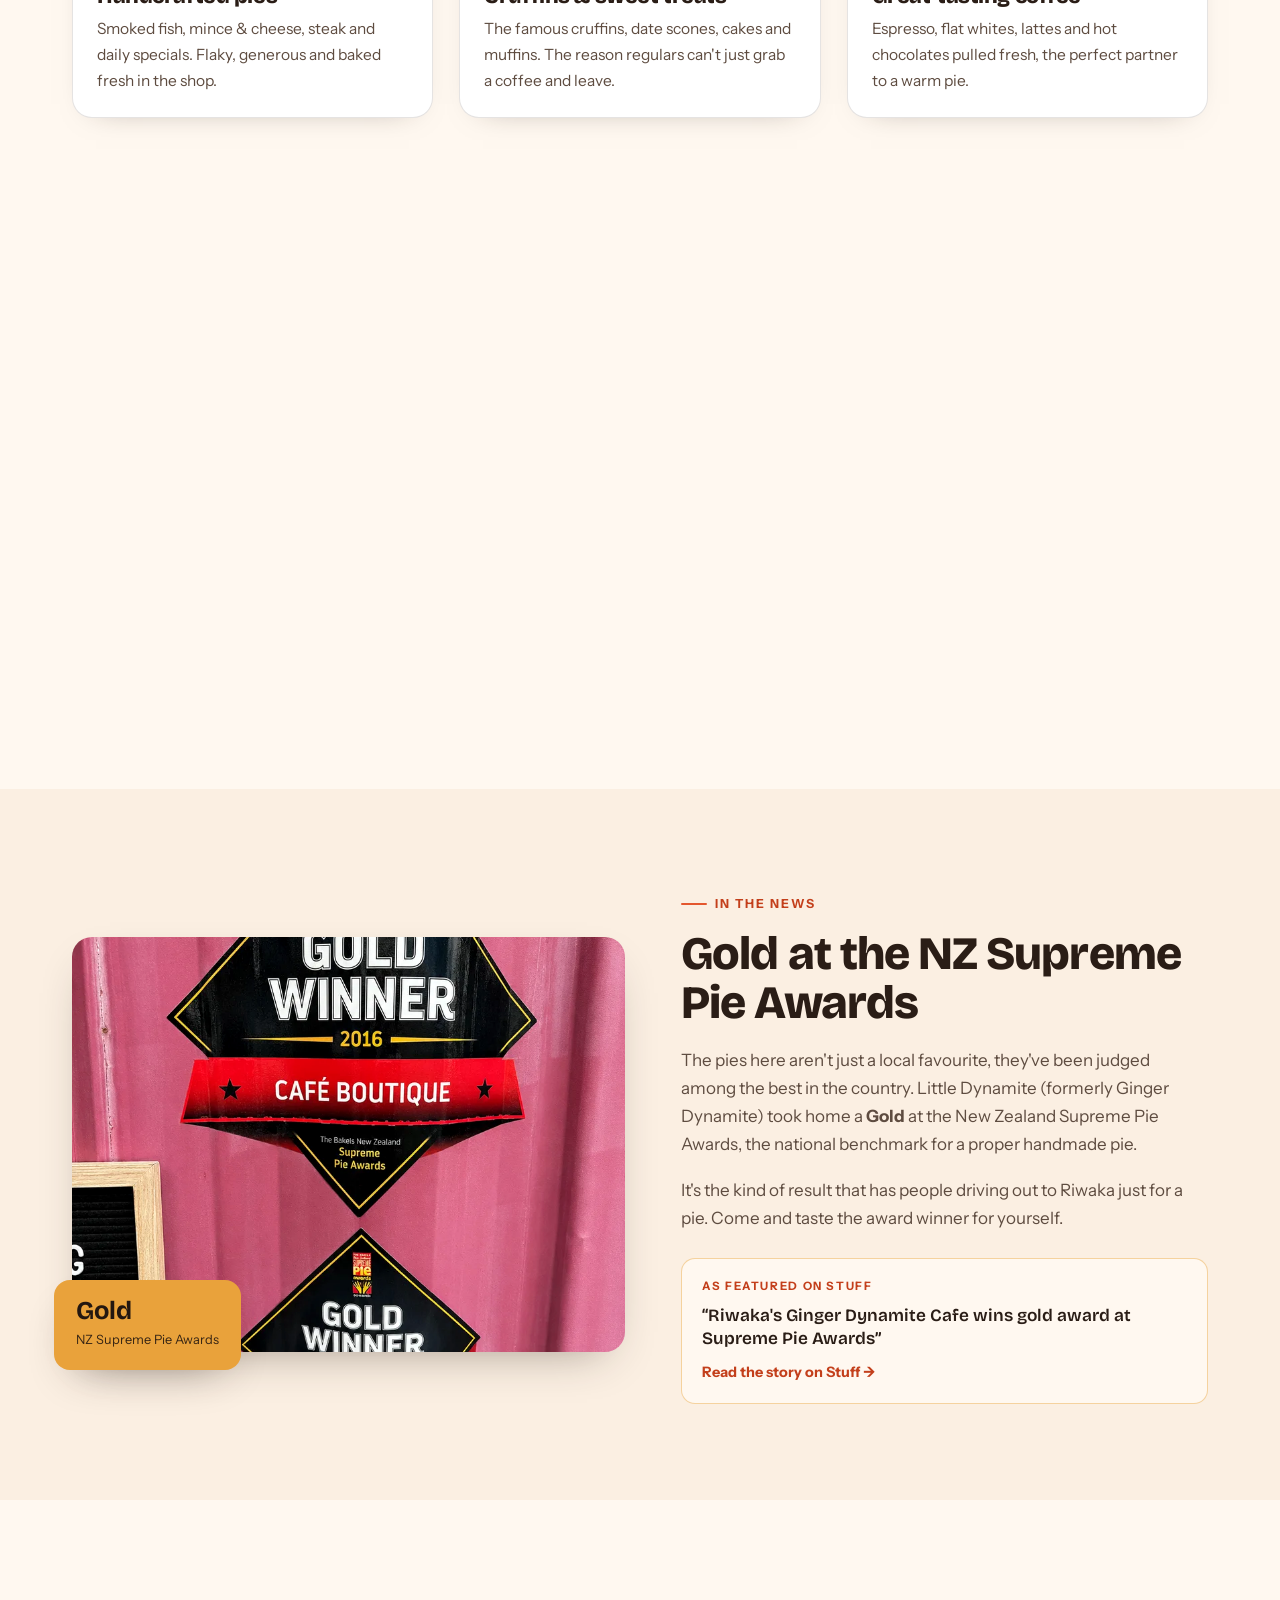
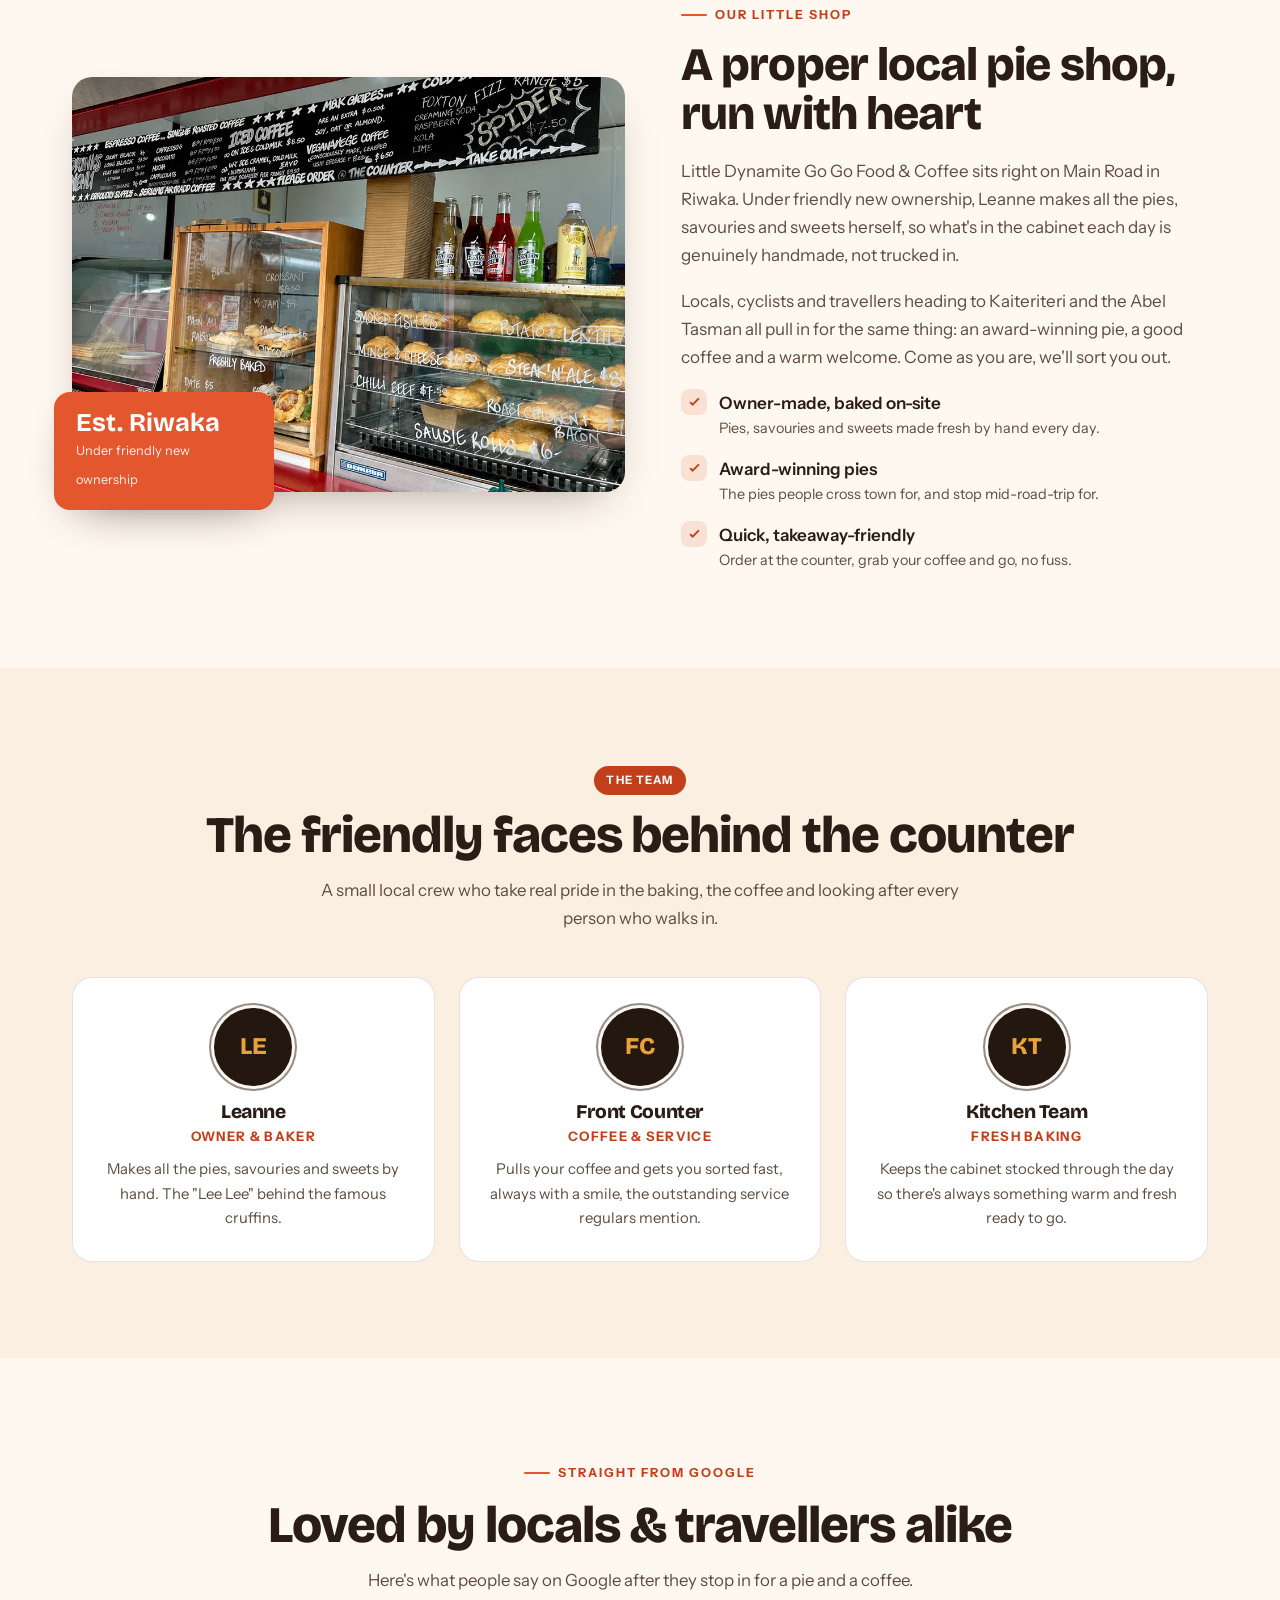
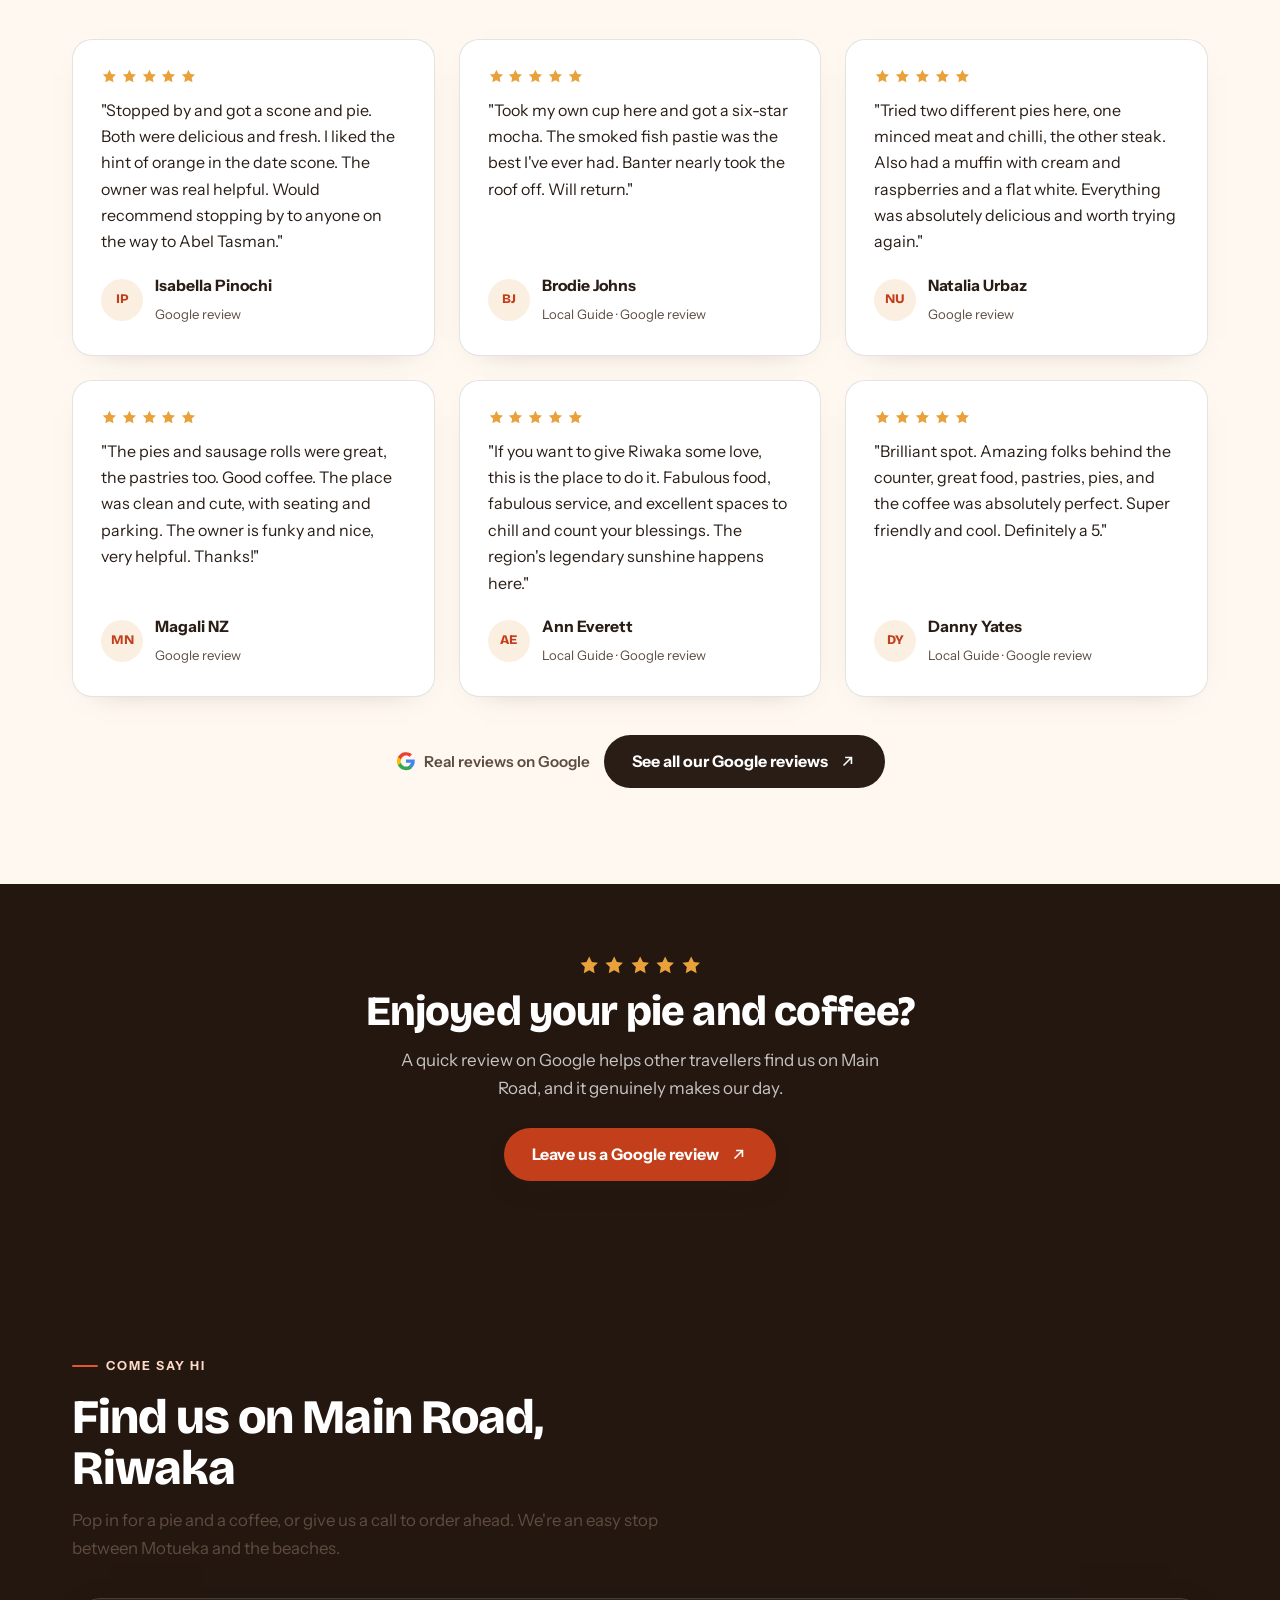
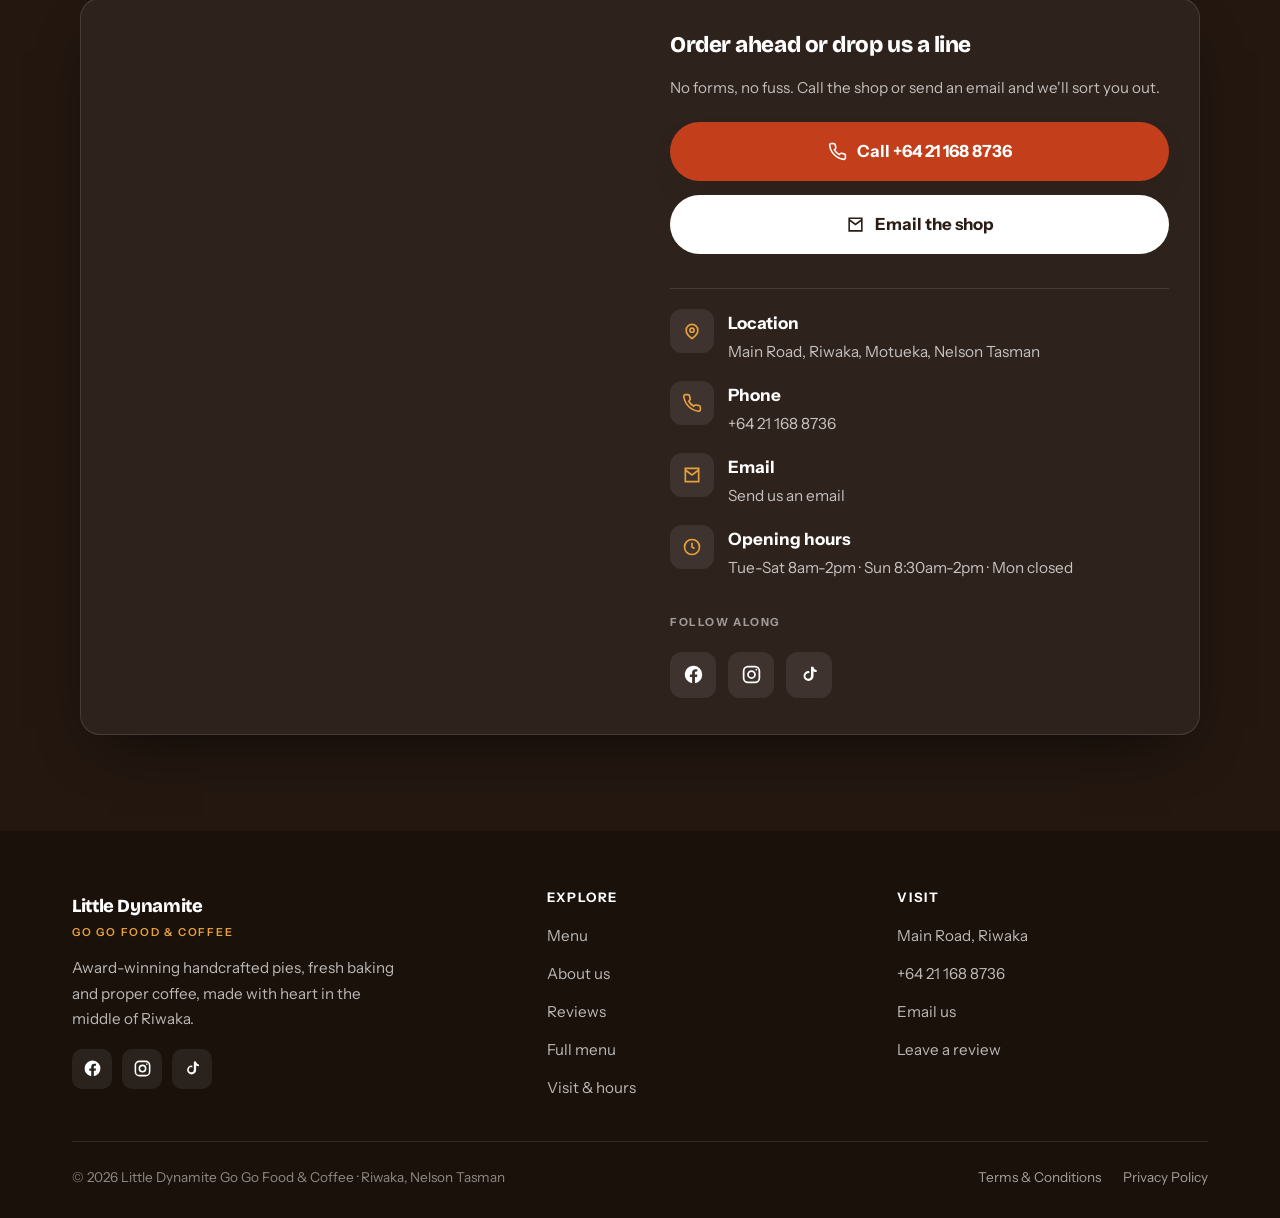
==== commit 52275ac2: "Apply current build prompt to the Little Dynamite demo - Remove the three-box trust strip; hero runs" ====
--- a/index.html
+++ b/index.html
@@ -6,6 +6,7 @@
 <title>Little Dynamite Go Go Food &amp; Coffee | Café &amp; Pie Shop, Riwaka</title>
 <meta name="description" content="Award-winning handcrafted pies, fresh baking and great coffee to takeaway in the heart of Riwaka. Little Dynamite Go Go Food & Coffee, open Tuesday to Sunday.">
 <meta name="theme-color" content="#231710">
+<link rel="canonical" href="https://little-dynamite-go-go-food-coffee-d.vercel.app/">
 <meta property="og:title" content="Little Dynamite Go Go Food & Coffee, Riwaka">
 <meta property="og:description" content="Award-winning handcrafted pies, fresh baking and proper coffee in the heart of Riwaka.">
 <meta property="og:type" content="restaurant.restaurant">
@@ -77,25 +78,7 @@
       <div><b>Loved by locals and travellers</b><span>Read their Google reviews</span></div>
     </a>
   </div>
-  <a href="#trust" class="scroll-hint">Scroll<svg viewBox="0 0 24 24" fill="none" stroke="currentColor" stroke-width="2"><path d="M12 5v14M19 12l-7 7-7-7"/></svg></a>
-</section>
-
-<!-- TRUST STRIP -->
-<section class="trust" id="trust">
-  <div class="wrap"><div class="trust-grid">
-    <div class="trust-item">
-      <span class="ic"><svg viewBox="0 0 24 24" fill="none" stroke="currentColor" stroke-width="2"><path d="M12 21s-7-4.9-7-10a7 7 0 0114 0c0 5.1-7 10-7 10z"/><circle cx="12" cy="11" r="2.5"/></svg></span>
-      <div><h4>In the heart of Riwaka</h4><p>Right on Main Road, the perfect stop on the way to Kaiteriteri &amp; the Abel Tasman.</p></div>
-    </div>
-    <div class="trust-item">
-      <span class="ic"><svg viewBox="0 0 24 24" fill="none" stroke="currentColor" stroke-width="2"><path d="M6 2v6a6 6 0 0012 0V2"/><path d="M6 22h12"/><path d="M9 2h6"/></svg></span>
-      <div><h4>Baked fresh, on-site</h4><p>Pies, savouries and sweets all made in-house by the owner. Nothing frozen in, nothing rushed.</p></div>
-    </div>
-    <div class="trust-item">
-      <span class="ic"><svg viewBox="0 0 24 24" fill="none" stroke="currentColor" stroke-width="2"><path d="M5 13l4 4L19 7"/></svg></span>
-      <div><h4>Quick, friendly service</h4><p>Order at the counter and you're on your way. Coffee and a hot pie, sorted with a smile.</p></div>
-    </div>
-  </div></div>
+  <a href="#menu" class="scroll-hint">Scroll<svg viewBox="0 0 24 24" fill="none" stroke="currentColor" stroke-width="2"><path d="M12 5v14M19 12l-7 7-7-7"/></svg></a>
 </section>
 
 <!-- MENU / SERVICES -->
@@ -108,28 +91,28 @@
     </div>
     <div class="cards">
       <article class="card reveal">
-        <div class="ph"><span class="tag">Award-winning</span><img src="img/pie.webp" alt="Golden handcrafted pastry pie" loading="lazy" width="800" height="600"></div>
-        <div class="body"><h3>Handcrafted pies</h3><p>Smoked fish, mince &amp; cheese, steak and daily specials. Flaky, generous and baked fresh in the shop.</p></div>
-      </article>
-      <article class="card reveal">
-        <div class="ph"><span class="tag">Lee Lee's famous</span><img src="img/scones.webp" alt="Fresh baked pastries and cruffins on a rack" loading="lazy" width="800" height="600"></div>
-        <div class="body"><h3>Cruffins &amp; sweet treats</h3><p>The famous cruffins, date scones, cakes and muffins. The reason regulars can't just grab a coffee and leave.</p></div>
-      </article>
-      <article class="card reveal">
-        <div class="ph"><span class="tag">Made to order</span><img src="img/coffee.webp" alt="Coffee with latte art in a cup" loading="lazy" width="800" height="600"></div>
-        <div class="body"><h3>Great-tasting coffee</h3><p>Espresso, flat whites, lattes and hot chocolates pulled fresh, the perfect partner to a warm pie.</p></div>
-      </article>
-      <article class="card reveal">
-        <div class="ph"><span class="tag">Fresh daily</span><img src="img/sausage-roll.webp" alt="Warm scones fresh from the oven" loading="lazy" width="800" height="600"></div>
-        <div class="body"><h3>Savouries &amp; scones</h3><p>Sausage rolls, savouries, bagels and warm scones. Proper morning-tea food that never lasts long.</p></div>
-      </article>
-      <article class="card reveal">
-        <div class="ph"><span class="tag">Something cold</span><img src="img/cabinet.webp" alt="Slices of cake on display" loading="lazy" width="800" height="600"></div>
-        <div class="body"><h3>Cakes &amp; cold treats</h3><p>Real fruit ice cream, cabinet cakes and cold drinks, a sweet finish for a warm Riwaka afternoon.</p></div>
-      </article>
-      <article class="card reveal">
-        <div class="ph"><span class="tag">On the go</span><img src="img/exterior.webp" alt="Bakery cabinet full of fresh food to takeaway" loading="lazy" width="800" height="600"></div>
-        <div class="body"><h3>Grab-and-go takeaway</h3><p>Everything's ready to takeaway. Pull in, grab lunch and coffee, and get back on the road happy.</p></div>
+        <div class="ph"><img src="img/pie.webp" alt="A handcrafted pie broken open to show the filling" loading="lazy" width="800" height="600"></div>
+        <div class="body"><div class="card-label"><svg viewBox="0 0 24 24" fill="none" stroke="currentColor" stroke-width="1.9" stroke-linecap="round" stroke-linejoin="round" aria-hidden="true"><path d="M8 21h8M12 17v4"/><path d="M7 4h10v5a5 5 0 0 1-10 0z"/><path d="M17 5h3v2a3 3 0 0 1-3 3M7 5H4v2a3 3 0 0 0 3 3"/></svg>Award-winning</div><h3>Handcrafted pies</h3><p>Smoked fish, mince &amp; cheese, steak and daily specials. Flaky, generous and baked fresh in the shop.</p></div>
+      </article>
+      <article class="card reveal">
+        <div class="ph"><img src="img/scones.webp" alt="Two of Lee Lee's cruffins topped with cream and blackberries" loading="lazy" width="800" height="600"></div>
+        <div class="body"><div class="card-label"><svg viewBox="0 0 24 24" fill="none" stroke="currentColor" stroke-width="1.9" stroke-linecap="round" stroke-linejoin="round" aria-hidden="true"><path d="M6 20h12"/><path d="M5 20a7 7 0 0 1 14 0"/><path d="M12 6c1.5 0 1.5 2 0 2s-1.5-2 0-2z"/><path d="M12 8v5"/></svg>Lee Lee's famous</div><h3>Cruffins &amp; sweet treats</h3><p>The famous cruffins, date scones, cakes and muffins. The reason regulars can't just grab a coffee and leave.</p></div>
+      </article>
+      <article class="card reveal">
+        <div class="ph"><img src="img/coffee.webp" alt="A flat white and a pastry on a table outside the shop" loading="lazy" width="800" height="600"></div>
+        <div class="body"><div class="card-label"><svg viewBox="0 0 24 24" fill="none" stroke="currentColor" stroke-width="1.9" stroke-linecap="round" stroke-linejoin="round" aria-hidden="true"><path d="M4 8h13v6a4 4 0 0 1-4 4H8a4 4 0 0 1-4-4z"/><path d="M17 9h2a2 2 0 0 1 0 4h-2"/><path d="M3 21h16"/></svg>Made to order</div><h3>Great-tasting coffee</h3><p>Espresso, flat whites, lattes and hot chocolates pulled fresh, the perfect partner to a warm pie.</p></div>
+      </article>
+      <article class="card reveal">
+        <div class="ph"><img src="img/sausage-roll.webp" alt="A flaky sausage roll fresh out of the oven" loading="lazy" width="800" height="600"></div>
+        <div class="body"><div class="card-label"><svg viewBox="0 0 24 24" fill="none" stroke="currentColor" stroke-width="1.9" stroke-linecap="round" stroke-linejoin="round" aria-hidden="true"><path d="M4 12h16"/><path d="M6 12a6 6 0 0 1 12 0"/><path d="M5 16h14"/><path d="M9 6c0-1 1-1 1-2M14 6c0-1 1-1 1-2"/></svg>Fresh daily</div><h3>Sausage rolls &amp; savouries</h3><p>Sausage rolls, savouries, bagels and warm scones. Proper morning-tea food that never lasts long.</p></div>
+      </article>
+      <article class="card reveal">
+        <div class="ph"><img src="img/cabinet.webp" alt="The cabinet stocked with the day’s baking under the chalkboard menu" loading="lazy" width="800" height="600"></div>
+        <div class="body"><div class="card-label"><svg viewBox="0 0 24 24" fill="none" stroke="currentColor" stroke-width="1.9" stroke-linecap="round" stroke-linejoin="round" aria-hidden="true"><path d="M12 3v18M5 7l14 10M19 7L5 17"/></svg>Something cold</div><h3>Cakes &amp; cold treats</h3><p>Real fruit ice cream, cabinet cakes and cold drinks, a sweet finish for a warm Riwaka afternoon.</p></div>
+      </article>
+      <article class="card reveal">
+        <div class="ph"><img src="img/exterior.webp" alt="The Little Dynamite shopfront on Main Road, Riwaka" loading="lazy" width="800" height="600"></div>
+        <div class="body"><div class="card-label"><svg viewBox="0 0 24 24" fill="none" stroke="currentColor" stroke-width="1.9" stroke-linecap="round" stroke-linejoin="round" aria-hidden="true"><path d="M6 8h9l2 5v4H6z"/><circle cx="9" cy="19" r="1.6"/><circle cx="16" cy="19" r="1.6"/><path d="M3 8h2"/></svg>On the go</div><h3>Grab-and-go takeaway</h3><p>Everything's ready to takeaway. Pull in, grab lunch and coffee, and get back on the road happy.</p></div>
       </article>
     </div>
     <div style="text-align:center;margin-top:40px" class="reveal">
@@ -164,7 +147,7 @@
 <section class="band band-cream" id="about">
   <div class="wrap split">
     <div class="about-media reveal">
-      <img src="img/cabinet.webp" alt="Baker preparing fresh food by hand in the kitchen">
+      <img src="img/cabinet.webp" alt="Inside the shop: the cabinet and chalkboard menu">
       <div class="corner"><b>Est. Riwaka</b><span>Under friendly new ownership</span></div>
     </div>
     <div class="about-copy reveal">
@@ -279,12 +262,32 @@
 
 <!-- CONTACT -->
 <section class="contact" id="visit">
-  <div class="wrap split">
-    <div class="contact-copy reveal">
+  <div class="wrap">
+    <div class="sec-head reveal contact-head">
       <span class="eyebrow">Come say hi</span>
       <h2>Find us on Main Road, Riwaka</h2>
       <p>Pop in for a pie and a coffee, or give us a call to order ahead. We're an easy stop between Motueka and the beaches.</p>
-      <div class="info-rows">
+    </div>
+
+    <div class="contact-card reveal">
+      <div class="contact-map">
+        <iframe title="Map to Little Dynamite Go Go Food &amp; Coffee, Riwaka" loading="lazy" referrerpolicy="no-referrer-when-downgrade"
+          src="https://www.google.com/maps?q=Little%20Dynamite%20Go%20Go%20Food%20%26%20Coffee%20Main%20Road%20Riwaka&output=embed"></iframe>
+      </div>
+
+      <div class="contact-actions">
+        <h3>Order ahead or drop us a line</h3>
+        <p class="contact-lede">No forms, no fuss. Call the shop or send an email and we'll sort you out.</p>
+        <a class="btn btn-primary" href="tel:+64211688736">
+          <svg viewBox="0 0 24 24" fill="none" stroke="currentColor" stroke-width="2"><path d="M22 16.9v3a2 2 0 01-2.2 2 19.8 19.8 0 01-8.6-3.1 19.5 19.5 0 01-6-6A19.8 19.8 0 012.1 4.2 2 2 0 014.1 2h3a2 2 0 012 1.7c.1.9.4 1.8.7 2.7a2 2 0 01-.5 2.1L8.1 9.9a16 16 0 006 6l1.4-1.2a2 2 0 012.1-.4c.9.3 1.8.6 2.7.7a2 2 0 011.7 2z"/></svg>
+          Call +64 21 168 8736
+        </a>
+        <a class="btn btn-light" href="#" data-gmail data-user="Leanneginayoung88" data-domain="gmail.com" data-su="Order%20enquiry%20for%20Little%20Dynamite" data-body="Hi%20Leanne%2C%0A%0AI%27d%20like%20to%20ask%20about%3A%0A%0A">
+          <svg viewBox="0 0 24 24" fill="none" stroke="currentColor" stroke-width="2"><path d="M4 4h16v16H4z"/><path d="M4 6l8 6 8-6"/></svg>
+          Email the shop
+        </a>
+
+        <div class="info-rows">
         <div class="info-row">
           <span class="ic"><svg viewBox="0 0 24 24" fill="none" stroke="currentColor" stroke-width="2"><path d="M12 21s-7-4.9-7-10a7 7 0 0114 0c0 5.1-7 10-7 10z"/><circle cx="12" cy="11" r="2.5"/></svg></span>
           <div><b>Location</b><span>Main Road, Riwaka, Motueka, Nelson Tasman</span></div>
@@ -302,38 +305,16 @@
           <div><b>Opening hours</b><span>Tue-Sat 8am-2pm · Sun 8:30am-2pm · Mon closed</span></div>
         </div>
       </div>
-      <div class="socials">
+
+        <p class="socials-label">Follow along</p>
+        <div class="socials">
         <a href="https://www.facebook.com/littledynamite488/" target="_blank" rel="noopener" aria-label="Facebook"><svg viewBox="0 0 24 24" fill="currentColor"><path d="M22 12a10 10 0 10-11.6 9.9v-7H7.9V12h2.5V9.8c0-2.5 1.5-3.9 3.8-3.9 1.1 0 2.2.2 2.2.2v2.5h-1.2c-1.2 0-1.6.8-1.6 1.6V12h2.8l-.4 2.9h-2.3v7A10 10 0 0022 12z"/></svg></a>
         <a href="https://www.instagram.com/explore/tags/littledynamite/" target="_blank" rel="noopener" aria-label="Instagram"><svg viewBox="0 0 24 24" fill="none" stroke="currentColor" stroke-width="2"><rect x="3" y="3" width="18" height="18" rx="5"/><circle cx="12" cy="12" r="4"/><circle cx="17.5" cy="6.5" r="1" fill="currentColor" stroke="none"/></svg></a>
         <a href="https://www.tiktok.com/search?q=little%20dynamite%20riwaka" target="_blank" rel="noopener" aria-label="TikTok"><svg viewBox="0 0 24 24" fill="currentColor"><path d="M16.5 3c.3 2.1 1.6 3.6 3.7 3.8v2.4c-1.2.1-2.4-.3-3.6-1v5.6a5.7 5.7 0 11-5.7-5.7c.3 0 .6 0 .9.1v2.5a3.2 3.2 0 101.9 2.9V3z"/></svg></a>
       </div>
-    </div>
-    <div class="contact-actions reveal">
-      <h3>Order ahead or drop us a line</h3>
-      <p>No forms, no fuss. Call the shop or send an email and we'll sort you out.</p>
-      <a class="btn btn-primary" href="tel:+64211688736">
-        <svg viewBox="0 0 24 24" fill="none" stroke="currentColor" stroke-width="2"><path d="M22 16.9v3a2 2 0 01-2.2 2 19.8 19.8 0 01-8.6-3.1 19.5 19.5 0 01-6-6A19.8 19.8 0 012.1 4.2 2 2 0 014.1 2h3a2 2 0 012 1.7c.1.9.4 1.8.7 2.7a2 2 0 01-.5 2.1L8.1 9.9a16 16 0 006 6l1.4-1.2a2 2 0 012.1-.4c.9.3 1.8.6 2.7.7a2 2 0 011.7 2z"/></svg>
-        Call +64 21 168 8736
-      </a>
-      <a class="btn btn-light" href="#" data-gmail data-user="Leanneginayoung88" data-domain="gmail.com" data-su="Order%20enquiry%20for%20Little%20Dynamite" data-body="Hi%20Leanne%2C%0A%0AI%27d%20like%20to%20ask%20about%3A%0A%0A">
-        <svg viewBox="0 0 24 24" fill="none" stroke="currentColor" stroke-width="2"><path d="M4 4h16v16H4z"/><path d="M4 6l8 6 8-6"/></svg>
-        Email the shop
-      </a>
-      <div class="hours-mini">
-        <div><span>Tue - Sat</span><span>8:00am - 2:00pm</span></div>
-        <div><span>Sunday</span><span>8:30am - 2:00pm</span></div>
-        <div><span>Monday</span><span>Closed</span></div>
-      </div>
-    </div>
-  </div>
-</section>
-
-<!-- MAP -->
-<section class="map-sec">
-  <div class="wrap"><div class="map-frame">
-    <iframe title="Map to Little Dynamite Go Go Food &amp; Coffee, Riwaka" loading="lazy" referrerpolicy="no-referrer-when-downgrade"
-      src="https://www.google.com/maps?q=Little%20Dynamite%20Go%20Go%20Food%20%26%20Coffee%20Main%20Road%20Riwaka&output=embed"></iframe>
-  </div></div>
+      </div>
+    </div>
+  </div>
 </section>
 
 <!-- FOOTER -->
@@ -352,7 +333,7 @@
         </div>
       </div>
       <div>
-        <h5>Explore</h5>
+        <h4 class="foot-h">Explore</h4>
         <ul>
           <li><a href="#menu">Menu</a></li>
           <li><a href="#about">About us</a></li>
@@ -362,7 +343,7 @@
         </ul>
       </div>
       <div>
-        <h5>Visit</h5>
+        <h4 class="foot-h">Visit</h4>
         <ul>
           <li><a href="https://www.google.com/maps/search/?api=1&query=Little+Dynamite+Go+Go+Food+%26+Coffee+Riwaka" target="_blank" rel="noopener">Main Road, Riwaka</a></li>
           <li><a href="tel:+64211688736">+64 21 168 8736</a></li>
--- a/style.css
+++ b/style.css
@@ -48,7 +48,7 @@
 .eyebrow::before{content:"";width:26px;height:2px;background:var(--accent);border-radius:2px}
 .sec-head{max-width:640px;margin-bottom:44px}
 .sec-head h2{font-size:clamp(2rem,5vw,3.2rem);margin-bottom:14px}
-.sec-head p{color:var(--ink-soft);font-size:1.05rem}
+.sec-head p{max-width:58ch;color:var(--ink-soft);font-size:1.05rem}
 
 /* buttons */
 .btn{
@@ -58,8 +58,8 @@
   min-height:52px;line-height:1;
 }
 .btn svg{width:19px;height:19px;flex:none}
-.btn-primary{background:var(--accent);color:#fff;box-shadow:0 12px 26px -12px var(--accent)}
-.btn-primary:hover{background:var(--accent-deep);transform:translateY(-2px)}
+.btn-primary{background:var(--accent-deep);color:#fff;box-shadow:0 12px 26px -14px rgba(42,29,22,.55)}
+.btn-primary:hover{background:#A83410;transform:translateY(-2px)}
 .btn-ghost{background:transparent;color:var(--ink);border-color:var(--line)}
 .btn-ghost:hover{border-color:var(--accent);color:var(--accent-deep);transform:translateY(-2px)}
 .btn-light{background:#fff;color:var(--ink)}
@@ -71,6 +71,7 @@
 header.nav{
   position:fixed;top:0;left:0;right:0;z-index:60;
   transition:.3s ease;
+  background:linear-gradient(180deg,rgba(20,13,9,.62) 0%,rgba(20,13,9,.26) 62%,rgba(20,13,9,0) 100%);
 }
 .nav-inner{
   display:flex;align-items:center;justify-content:space-between;gap:18px;
@@ -79,17 +80,17 @@
 header.nav.scrolled{background:rgba(255,248,240,.92);backdrop-filter:blur(14px);box-shadow:0 1px 0 var(--line)}
 /* over the hero photos the nav sits on dark imagery, so it reads white until it docks */
 header.nav:not(.scrolled) .brand{color:#fff;text-shadow:0 2px 14px rgba(0,0,0,.45)}
-header.nav:not(.scrolled) .brand small{color:var(--gold)}
+header.nav:not(.scrolled) .brand small{color:#FFD9C7}
 header.nav:not(.scrolled) .nav-links a.lnk{color:rgba(255,255,255,.88);text-shadow:0 2px 14px rgba(0,0,0,.45)}
 header.nav:not(.scrolled) .nav-links a.lnk:hover{color:var(--gold)}
 .brand{display:flex;align-items:center;gap:11px;font-family:'Bricolage Grotesque';font-weight:800;font-size:1.15rem;color:var(--ink);letter-spacing:-.02em}
 .brand .spark{
   width:38px;height:38px;border-radius:12px;flex:none;
   background:linear-gradient(150deg,var(--accent),var(--gold));
-  display:grid;place-items:center;color:#fff;box-shadow:0 8px 18px -8px var(--accent);
+  display:grid;place-items:center;color:#fff;box-shadow:0 8px 18px -8px rgba(42,29,22,.5);
 }
 .brand .spark svg{width:22px;height:22px}
-.brand small{display:block;font-family:'Instrument Sans';font-weight:600;font-size:.62rem;letter-spacing:.18em;text-transform:uppercase;color:var(--accent-deep);margin-top:2px}
+.brand small{display:block;font-family:'Instrument Sans';font-weight:600;font-size:11px;letter-spacing:.16em;text-transform:uppercase;color:var(--accent-deep);margin-top:2px}
 .nav-links{display:flex;align-items:center;gap:28px}
 .nav-links a.lnk{font-weight:600;font-size:.96rem;color:var(--ink-soft);transition:.2s}
 .nav-links a.lnk:hover{color:var(--accent-deep)}
@@ -114,15 +115,15 @@
 .hero-content{position:relative;z-index:2;padding:120px 22px 56px;color:#fff;width:100%}
 .hero-eye{color:#ffd9c7}
 .hero-eye::before{background:var(--gold)}
-.hero h1{font-size:clamp(2.5rem,7vw,4.9rem);color:#fff;max-width:15ch;margin-bottom:20px}
+.hero h1{font-size:clamp(2.4rem,5.4vw,3.9rem);color:#fff;max-width:16ch;margin-bottom:20px}
 .hero h1 .hl{color:var(--gold)}
 .hero p.lede{font-size:clamp(1.05rem,2.4vw,1.3rem);max-width:52ch;color:rgba(255,255,255,.9);margin-bottom:30px}
 .hero-cta{display:flex;flex-wrap:wrap;gap:14px;margin-bottom:26px}
 .rating-badge{
   display:inline-flex;align-items:center;gap:14px;padding:14px 20px;border-radius:16px;
-  background:rgba(255,255,255,.12);backdrop-filter:blur(10px);border:1px solid rgba(255,255,255,.25);
-}
-.rating-badge:hover{background:rgba(255,255,255,.18);transform:translateY(-2px)}
+  background:rgba(20,13,9,.78);backdrop-filter:blur(10px);border:1px solid rgba(255,255,255,.22);
+}
+.rating-badge:hover{background:rgba(20,13,9,.86);transform:translateY(-2px)}
 .rating-badge{transition:.25s ease}
 .rating-badge .stars{color:var(--gold);letter-spacing:2px;font-size:1.05rem}
 .rating-badge b{display:block;font-size:1.02rem;line-height:1.25}
@@ -132,14 +133,6 @@
 @keyframes bob{0%,100%{transform:translateY(0)}50%{transform:translateY(6px)}}
 
 /* TRUST STRIP */
-.trust{background:var(--dark);color:#fff;padding:0}
-.trust-grid{display:grid;grid-template-columns:repeat(3,1fr);gap:0;border-top:1px solid rgba(255,255,255,.1)}
-.trust-item{display:flex;gap:16px;align-items:flex-start;padding:30px 26px;border-right:1px solid rgba(255,255,255,.1)}
-.trust-item:last-child{border-right:none}
-.trust-item .ic{width:46px;height:46px;border-radius:12px;flex:none;display:grid;place-items:center;background:rgba(228,87,46,.18);color:var(--gold)}
-.trust-item .ic svg{width:24px;height:24px}
-.trust-item h4{font-family:'Instrument Sans';font-weight:700;font-size:1.02rem;margin-bottom:3px;color:#fff}
-.trust-item p{font-size:.9rem;color:rgba(255,255,255,.65);line-height:1.5}
 
 /* generic band padding */
 .band{padding:96px 0}
@@ -156,7 +149,8 @@
 .card .ph{aspect-ratio:4/3;overflow:hidden;position:relative}
 .card .ph img{width:100%;height:100%;object-fit:cover;filter:var(--img-filter);transition:.5s ease}
 .card:hover .ph img{transform:scale(1.06)}
-.card .tag{position:absolute;top:14px;left:14px;background:rgba(35,23,16,.82);color:#fff;font-size:.72rem;font-weight:700;letter-spacing:.1em;text-transform:uppercase;padding:6px 12px;border-radius:999px;backdrop-filter:blur(4px)}
+.card-label{display:flex;align-items:center;gap:7px;margin-bottom:9px;font-size:.72rem;font-weight:700;letter-spacing:.13em;text-transform:uppercase;color:var(--accent)}
+.card-label svg{width:15px;height:15px;flex:none}
 .card .body{padding:24px;flex:1;display:flex;flex-direction:column}
 .card h3{font-size:1.35rem;margin-bottom:9px}
 .card p{color:var(--ink-soft);font-size:.97rem}
@@ -184,11 +178,11 @@
 .crew-card:hover{transform:translateY(-5px);box-shadow:var(--shadow)}
 .avatar{width:78px;height:78px;border-radius:50%;margin:0 auto 16px;display:grid;place-items:center;
   background:var(--dark);color:var(--gold);font-family:'Bricolage Grotesque';font-weight:800;font-size:1.5rem;
-  box-shadow:0 0 0 3px var(--cream),0 0 0 5px var(--accent)}
+  box-shadow:0 0 0 3px var(--cream),0 0 0 5px rgba(42,29,22,.5)}
 .crew-card h3{font-size:1.2rem;margin-bottom:4px}
 .crew-card .role{color:var(--accent-deep);font-weight:700;font-size:.82rem;text-transform:uppercase;letter-spacing:.1em;margin-bottom:10px}
 .crew-card p{color:var(--ink-soft);font-size:.93rem}
-.badge-team{display:inline-block;background:rgba(228,87,46,.12);color:var(--accent-deep);font-weight:700;font-size:.72rem;letter-spacing:.1em;text-transform:uppercase;padding:5px 12px;border-radius:999px;margin-bottom:14px}
+.badge-team{display:inline-block;background:var(--accent-deep);color:#fff;font-weight:700;font-size:.72rem;letter-spacing:.1em;text-transform:uppercase;padding:5px 12px;border-radius:999px;margin-bottom:14px}
 
 /* REVIEWS */
 .reviews-grid{display:grid;grid-template-columns:repeat(3,1fr);gap:24px}
@@ -211,7 +205,15 @@
 
 /* CONTACT */
 .contact{background:var(--dark);color:#fff;padding:96px 0}
-.contact .split{gap:48px;align-items:stretch}
+.contact-head{margin-bottom:36px}
+.contact-card{display:grid;grid-template-columns:1fr;max-width:1120px;margin:0 auto;background:rgba(255,255,255,.05);border:1px solid rgba(255,255,255,.12);border-radius:var(--radius);overflow:hidden;box-shadow:0 24px 60px -30px rgba(0,0,0,.8)}
+.contact-map{position:relative;min-height:300px;order:2;line-height:0}
+.contact-map iframe{position:absolute;inset:0;width:100%;height:100%;border:0;filter:grayscale(.1) contrast(1.02)}
+@media(min-width:900px){
+  .contact-card{grid-template-columns:1fr 1fr}
+  .contact-map{order:1;min-height:100%}
+  .contact-actions{order:2}
+}
 .contact h2{color:#fff;font-size:clamp(2rem,5vw,3rem)}
 .contact .eyebrow{color:#ffd9c7}
 .contact-copy p{color:rgba(255,255,255,.72);margin-bottom:26px;max-width:44ch}
@@ -226,25 +228,22 @@
 .socials a{width:46px;height:46px;border-radius:12px;display:grid;place-items:center;background:rgba(255,255,255,.08);color:#fff;transition:.25s}
 .socials a:hover{background:var(--accent);transform:translateY(-3px)}
 .socials svg{width:21px;height:21px}
-.contact-actions{background:rgba(255,255,255,.05);border:1px solid rgba(255,255,255,.12);border-radius:var(--radius);padding:34px;display:flex;flex-direction:column;justify-content:center;gap:16px}
+.contact-actions{padding:34px 30px 36px;display:flex;flex-direction:column;gap:14px}
 .contact-actions h3{color:#fff;font-size:1.4rem;margin-bottom:4px}
-.contact-actions p{color:rgba(255,255,255,.7);font-size:.95rem;margin-bottom:8px}
+.contact-lede{color:rgba(255,255,255,.7);font-size:.95rem;margin-bottom:8px}
+.contact-actions .info-rows{margin:20px 0 0;padding-top:20px;border-top:1px solid rgba(255,255,255,.12)}
+.socials-label{font-size:.7rem;font-weight:700;letter-spacing:.14em;text-transform:uppercase;color:rgba(255,255,255,.55);margin-top:18px}
 .contact-actions .btn{width:100%;font-size:1.05rem;padding:18px}
-.hours-mini{margin-top:8px;font-size:.9rem;color:rgba(255,255,255,.62)}
-.hours-mini div{display:flex;justify-content:space-between;padding:4px 0;border-bottom:1px dashed rgba(255,255,255,.12)}
-.hours-mini div:last-child{border:none}
 
 /* MAP */
-.map-sec{padding:0 0 72px;background:var(--dark)}
-.map-frame{border-radius:var(--radius);overflow:hidden;border:1px solid rgba(255,255,255,.12);box-shadow:0 24px 60px -30px rgba(0,0,0,.8)}
-.map-sec iframe{width:100%;height:440px;border:0;display:block;filter:grayscale(.1) contrast(1.02)}
 
 /* FOOTER */
 footer{background:#1a110b;color:rgba(255,255,255,.7);padding:60px 0 30px}
 .foot-grid{display:grid;grid-template-columns:1.4fr 1fr 1fr;gap:40px;margin-bottom:40px}
 .foot-brand .brand{color:#fff;margin-bottom:14px}
+.foot-brand .brand small{color:var(--gold)}
 .foot-brand p{font-size:.95rem;max-width:34ch;margin-bottom:18px}
-footer h5{color:#fff;font-family:'Instrument Sans';font-weight:700;font-size:.82rem;letter-spacing:.12em;text-transform:uppercase;margin-bottom:16px}
+footer .foot-h{color:#fff;font-family:'Instrument Sans';font-weight:700;font-size:.82rem;letter-spacing:.12em;text-transform:uppercase;margin-bottom:16px}
 footer ul{list-style:none;display:grid;gap:10px}
 footer ul a{color:rgba(255,255,255,.7);font-size:.95rem;transition:.2s}
 footer ul a:hover{color:var(--gold)}
@@ -300,10 +299,7 @@
 /* RESPONSIVE */
 @media(max-width:900px){
   .split{grid-template-columns:1fr;gap:40px}
-  .contact .split{gap:32px}
   .cards,.crew,.reviews-grid{grid-template-columns:1fr 1fr}
-  .trust-grid{grid-template-columns:1fr}
-  .trust-item{border-right:none;border-bottom:1px solid rgba(255,255,255,.1)}
   .foot-grid{grid-template-columns:1fr 1fr}
   .menu-list{grid-template-columns:1fr}
 }
@@ -326,7 +322,6 @@
   .hero h1{font-size:clamp(2.2rem,10vw,3rem)}
   .contact-actions{padding:24px}
   .foot-bottom{flex-direction:column;text-align:center;gap:16px}
-  .map-sec iframe{height:340px}
   .sec-head{margin-bottom:32px}
   .scroll-hint{display:none}
   .rating-badge{width:100%}
@@ -334,8 +329,9 @@
 
 /* ---------- award / press ---------- */
 .about-media .corner.gold{background:var(--gold);color:var(--dark)}
-.press-cite{display:block;margin-top:26px;background:var(--cream);border:1px solid var(--line);border-left:4px solid var(--gold);border-radius:var(--radius-sm);padding:18px 20px;text-decoration:none;transition:transform .2s ease,box-shadow .2s ease}
+.press-cite{display:block;margin-top:26px;background:var(--cream);border:1px solid rgba(233,162,59,.45);border-radius:var(--radius-sm);padding:18px 20px;text-decoration:none;transition:transform .2s ease,box-shadow .2s ease,border-color .2s ease}
+.press-cite:hover{border-color:var(--gold)}
 .press-cite:hover{transform:translateY(-2px);box-shadow:var(--shadow)}
-.press-src{display:flex;align-items:center;gap:8px;font-size:.72rem;font-weight:800;letter-spacing:.14em;text-transform:uppercase;color:var(--accent);margin-bottom:8px}
+.press-src{display:flex;align-items:center;gap:8px;font-size:.72rem;font-weight:800;letter-spacing:.14em;text-transform:uppercase;color:var(--accent-deep);margin-bottom:8px}
 .press-head{display:block;font-family:'Bricolage Grotesque',Georgia,serif;font-weight:600;font-size:1.08rem;color:var(--ink);line-height:1.35}
-.press-link{display:inline-block;margin-top:10px;font-weight:700;font-size:.9rem;color:var(--accent)}
+.press-link{display:inline-block;margin-top:10px;font-weight:700;font-size:.9rem;color:var(--accent-deep)}
